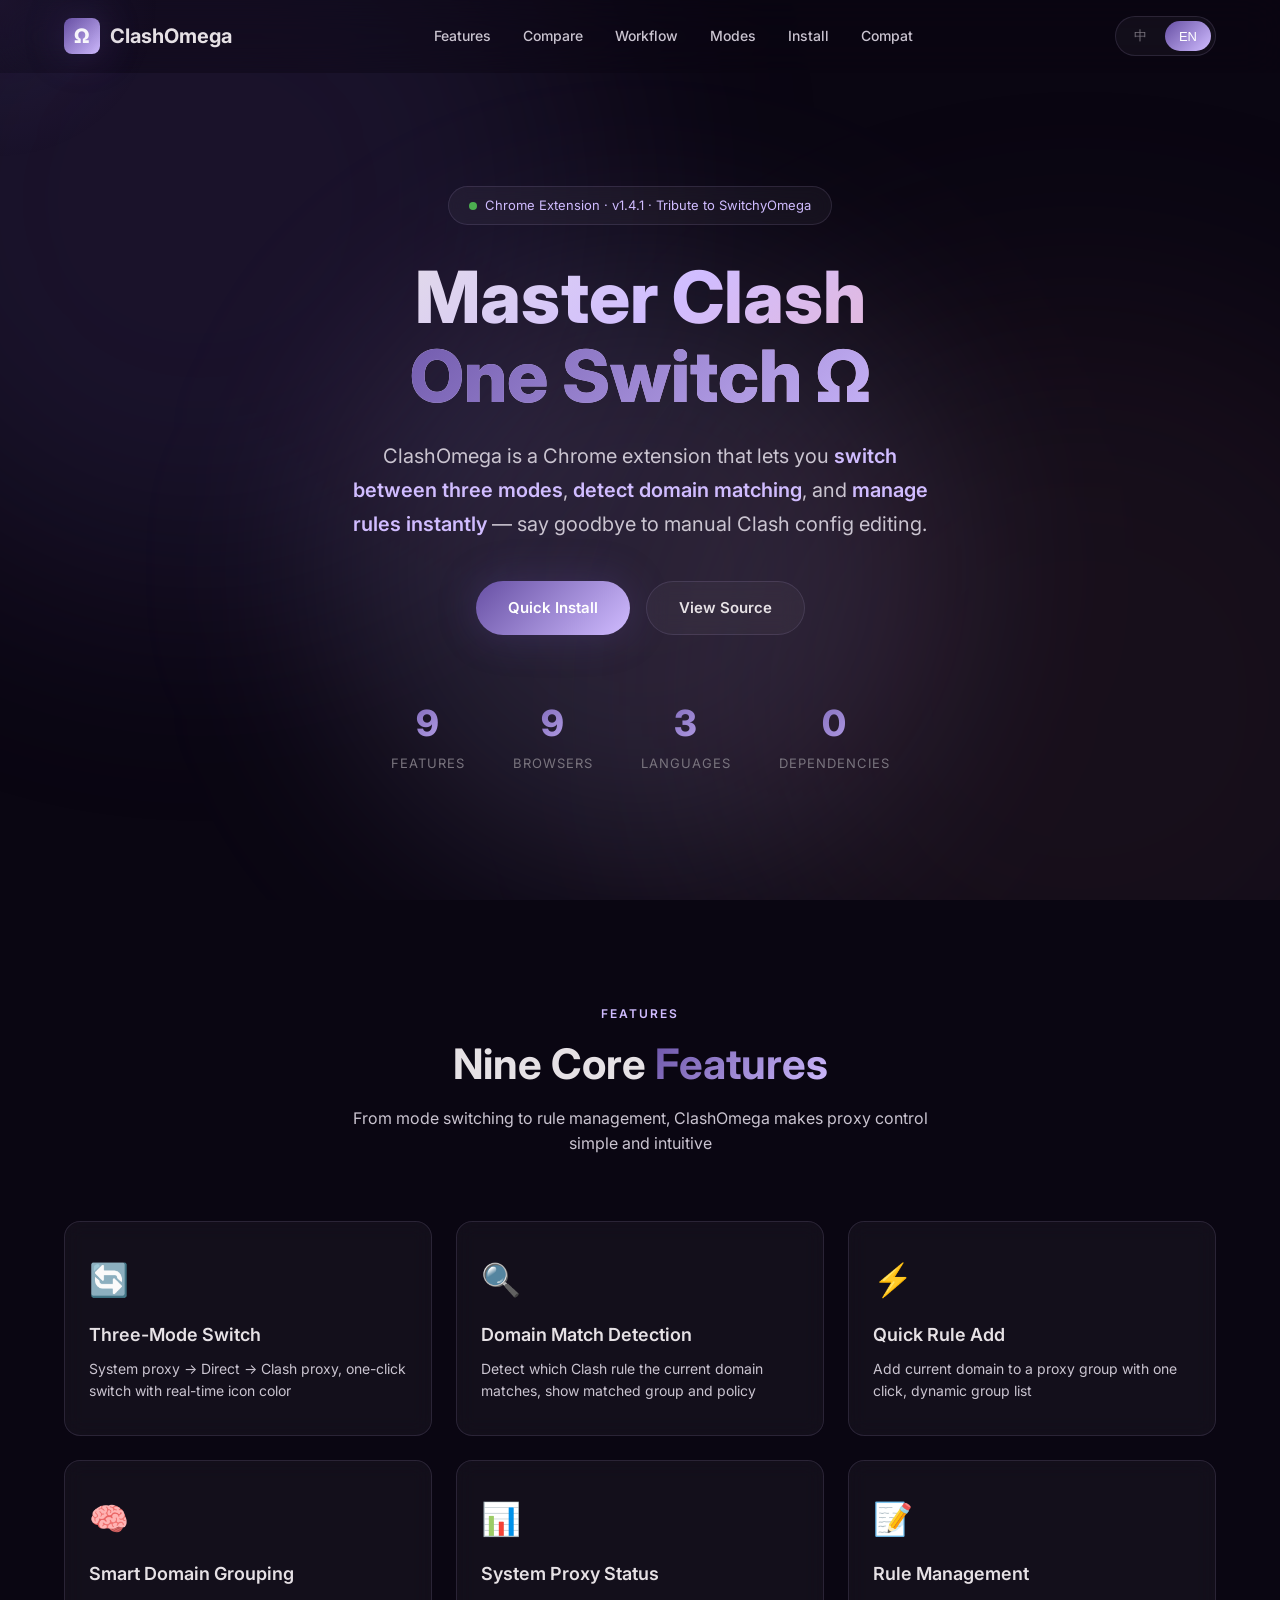
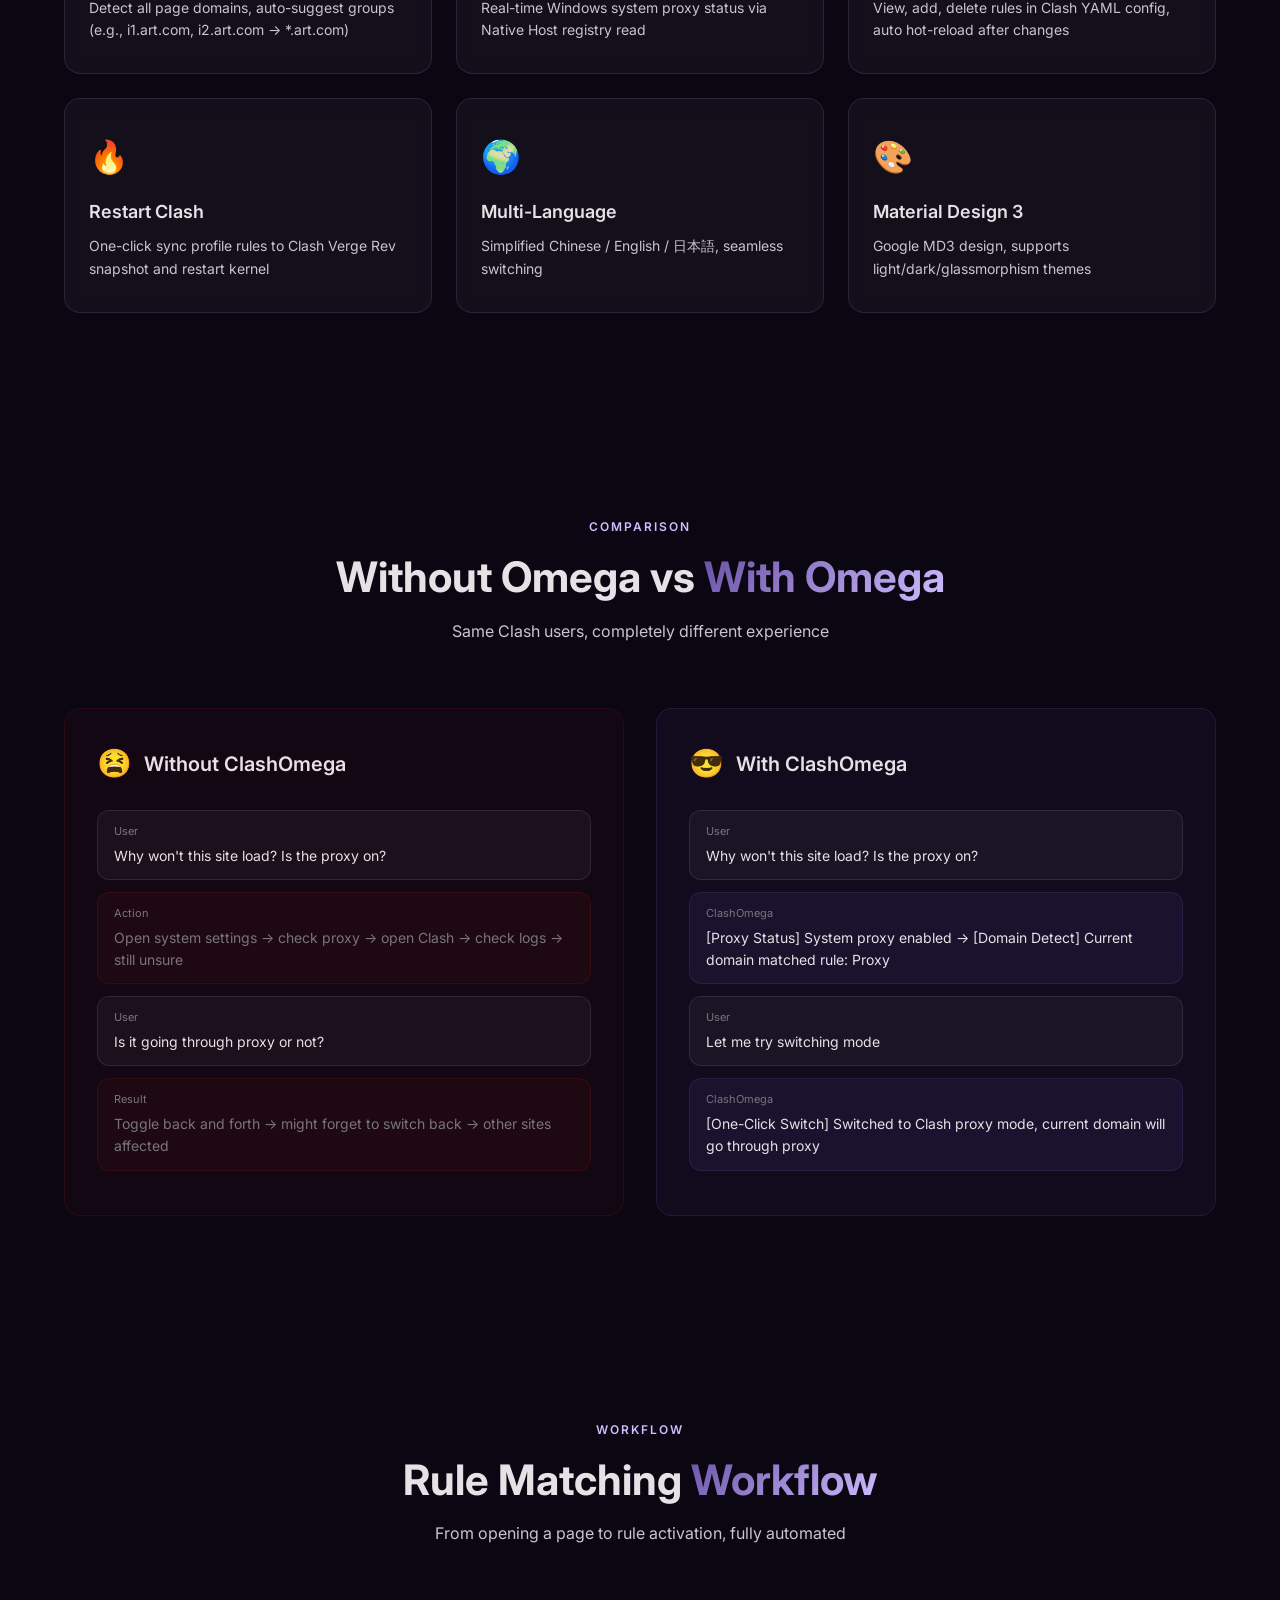
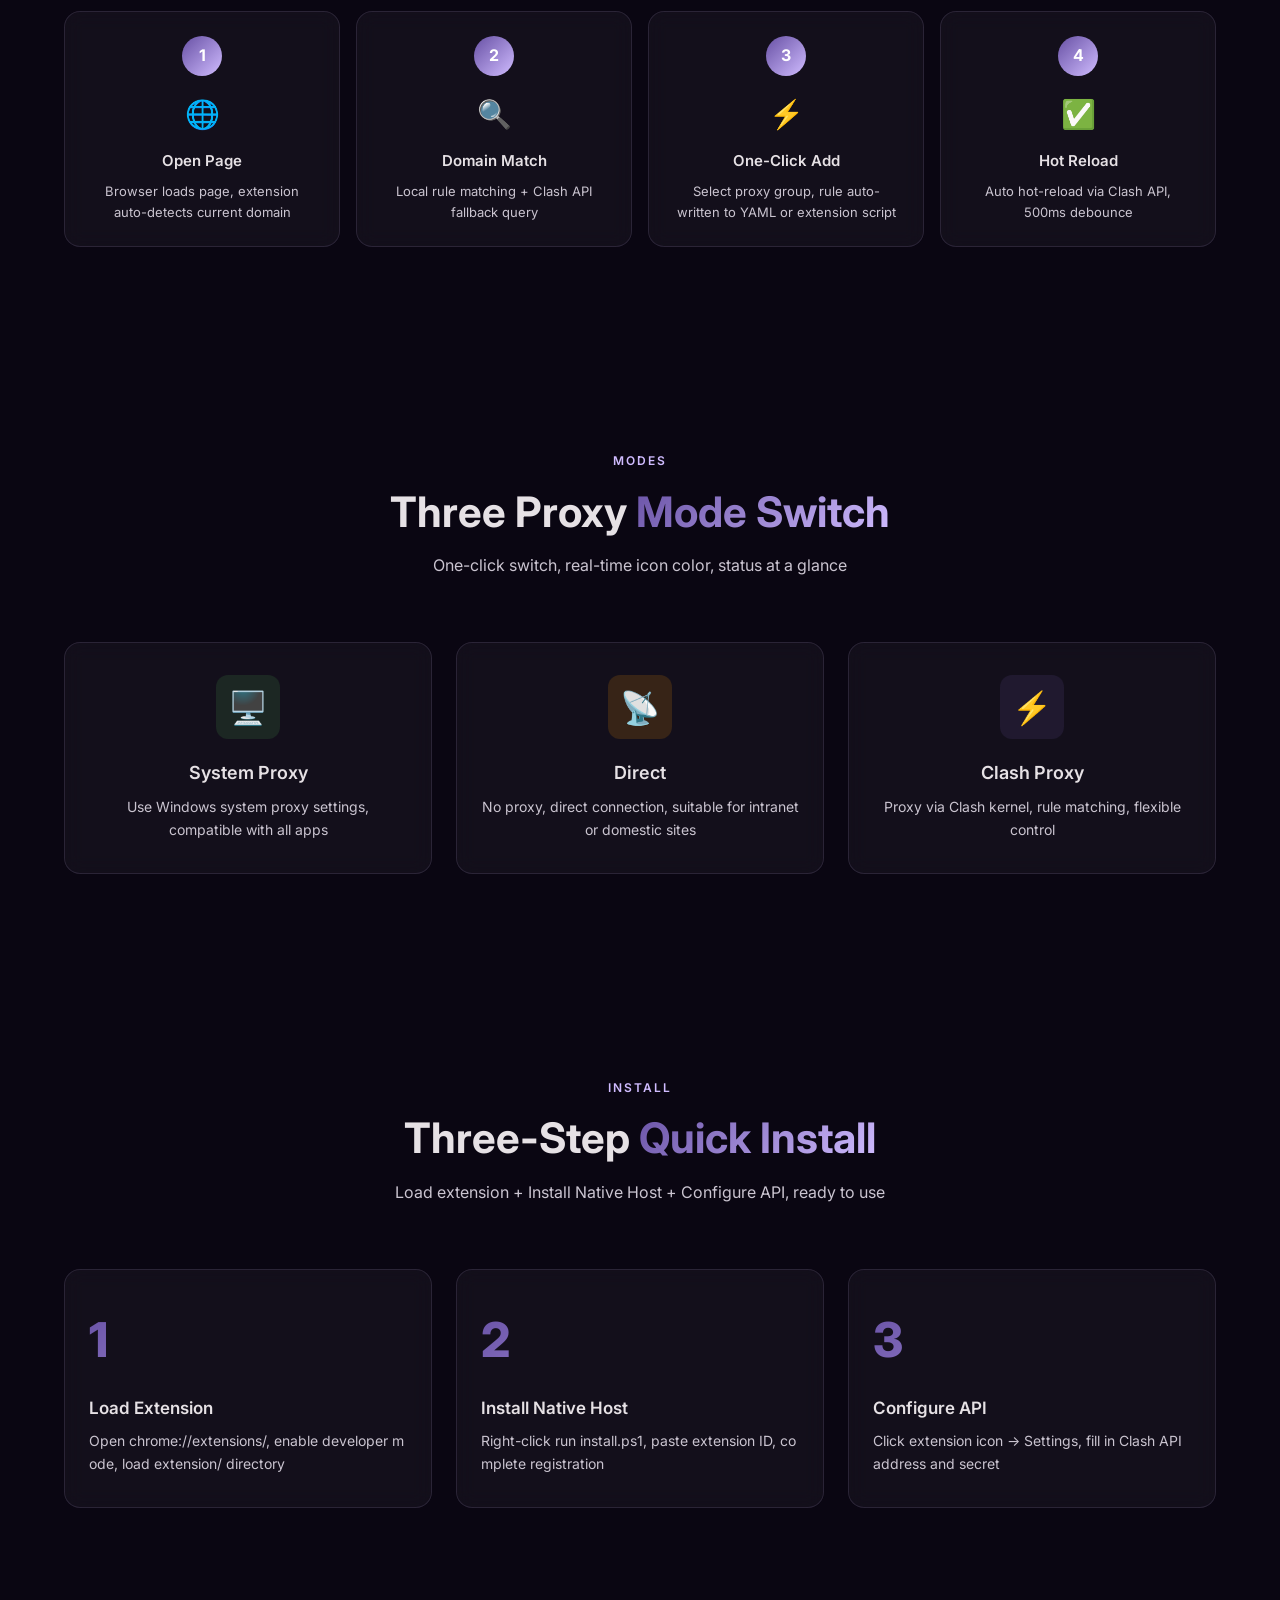
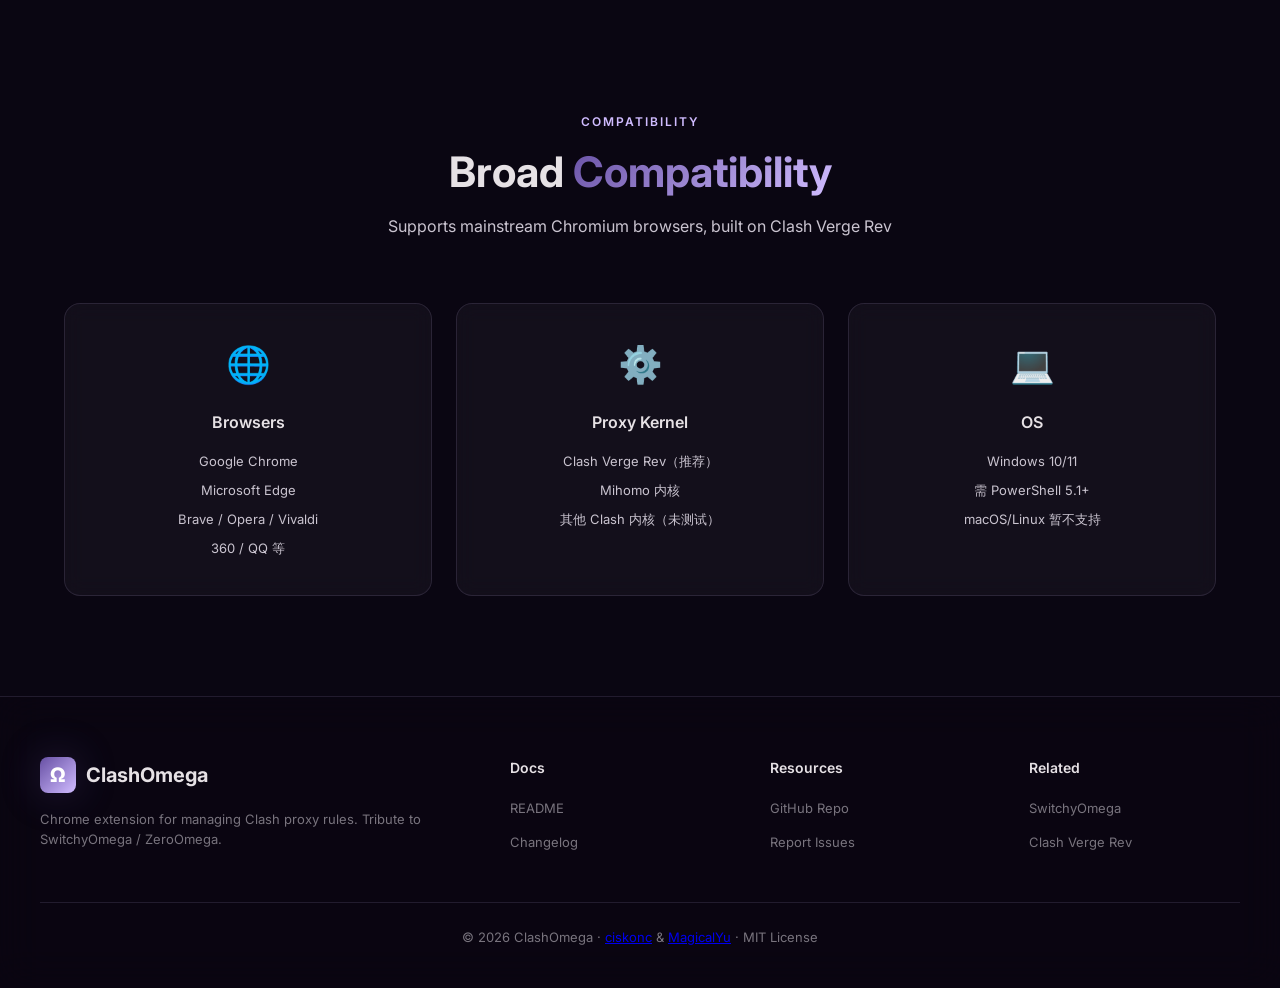
==== docs/index.html @ d5fcfc9a "feat: clash remote management module + mihomo crash safeguards (v1.4.1) Adds an independent "Clash R" ====
<!DOCTYPE html>
<html lang="zh-CN">
<head>
  <meta charset="UTF-8">
  <meta name="viewport" content="width=device-width, initial-scale=1.0">
  <title>ClashOmega — Clash 代理规则管理扩展 | 致敬 SwitchyOmega</title>
  <meta name="description" content="ClashOmega 是一款 Chrome 浏览器扩展，用于管理 Clash 代理规则。三模式切换、域名匹配检测、快捷规则管理，致敬 SwitchyOmega / ZeroOmega。">
  <meta name="keywords" content="ClashOmega, Clash, 代理, SwitchyOmega, ZeroOmega, Chrome扩展, 浏览器扩展, 规则管理, MD3">
  <meta name="author" content="ciskonc">
  <meta name="robots" content="index, follow">

  <!-- Canonical -->
  <link rel="canonical" href="https://magicalyuyu.github.io/ClashOmega/">

  <!-- Open Graph -->
  <meta property="og:type" content="website">
  <meta property="og:title" content="ClashOmega — Clash 代理规则管理扩展">
  <meta property="og:description" content="三模式切换、域名匹配检测、快捷规则管理，致敬 SwitchyOmega / ZeroOmega">
  <meta property="og:url" content="https://magicalyuyu.github.io/ClashOmega/">
  <meta property="og:image" content="https://magicalyuyu.github.io/ClashOmega/icon-512.png">
  <meta property="og:site_name" content="ClashOmega">

  <!-- Twitter Card -->
  <meta name="twitter:card" content="summary_large_image">
  <meta name="twitter:title" content="ClashOmega — Clash 代理规则管理扩展">
  <meta name="twitter:description" content="三模式切换、域名匹配检测、快捷规则管理，致敬 SwitchyOmega / ZeroOmega">
  <meta name="twitter:image" content="https://magicalyuyu.github.io/ClashOmega/icon-512.png">

  <!-- PWA -->
  <link rel="manifest" href="manifest.json">
  <meta name="theme-color" content="#6750A4">
  <meta name="apple-mobile-web-app-capable" content="yes">
  <meta name="apple-mobile-web-app-status-bar-style" content="black-translucent">
  <meta name="apple-mobile-web-app-title" content="ClashOmega">

  <!-- Performance -->
  <link rel="preconnect" href="https://fonts.googleapis.com">
  <link rel="preconnect" href="https://fonts.gstatic.com" crossorigin>
  <link rel="stylesheet" href="https://fonts.googleapis.com/css2?family=Inter:wght@300;400;500;600;700;800&family=JetBrains+Mono:wght@400;500&display=swap" media="print" onload="this.media='all'">

  <!-- JSON-LD -->
  <script type="application/ld+json">
  {
    "@context": "https://schema.org",
    "@type": "SoftwareApplication",
    "name": "ClashOmega",
    "description": "Chrome 浏览器扩展，用于管理 Clash 代理规则。三模式切换、域名匹配检测、快捷规则管理，致敬 SwitchyOmega / ZeroOmega。",
    "applicationCategory": "BrowserExtension",
    "operatingSystem": "Windows",
    "offers": {
      "@type": "Offer",
      "price": "0",
      "priceCurrency": "USD"
    },
    "author": {
      "@type": "Person",
      "name": "ciskonc"
    }
  }
  </script>

  <style>
    /* ============ CSS 变量 ============ */
    :root {
      --md-primary: #6750A4;
      --md-primary-light: #D0BCFF;
      --md-primary-dark: #4F378B;
      --md-primary-container: #EADDFF;
      --md-tertiary: #7D5260;
      --md-tertiary-light: #EFB8C8;
      --md-surface: #0A0612;
      --md-surface-2: #15101F;
      --md-surface-3: #1E1830;
      --md-on-surface: #E6E1E5;
      --md-on-surface-variant: #CAC4D0;
      --md-outline: #49454F;
      --md-outline-variant: #79747E;
      --md-error: #B3261E;
      --md-success: #4CAF50;
      --md-warning: #FF9800;

      --bg-base: #0A0612;
      --bg-elevated: rgba(103, 80, 164, 0.08);
      --bg-glass: rgba(255, 255, 255, 0.04);
      --bg-glass-hover: rgba(255, 255, 255, 0.08);
      --border-glass: rgba(208, 188, 255, 0.12);
      --border-glass-hover: rgba(208, 188, 255, 0.25);

      --text-primary: #E6E1E5;
      --text-secondary: #CAC4D0;
      --text-muted: #79747E;

      --accent-gradient: linear-gradient(135deg, #6750A4 0%, #D0BCFF 100%);
      --accent-gradient-2: linear-gradient(135deg, #7D5260 0%, #EFB8C8 100%);
      --aurora-1: rgba(103, 80, 164, 0.35);
      --aurora-2: rgba(125, 82, 96, 0.25);
      --aurora-3: rgba(208, 188, 255, 0.15);

      --shadow-sm: 0 2px 8px rgba(0, 0, 0, 0.3);
      --shadow-md: 0 4px 16px rgba(0, 0, 0, 0.4);
      --shadow-lg: 0 8px 32px rgba(103, 80, 164, 0.15);
      --shadow-glow: 0 0 40px rgba(103, 80, 164, 0.3);

      --radius-sm: 8px;
      --radius-md: 12px;
      --radius-lg: 16px;
      --radius-xl: 24px;
      --radius-full: 9999px;

      --font-sans: 'Inter', -apple-system, BlinkMacSystemFont, 'Segoe UI', sans-serif;
      --font-mono: 'JetBrains Mono', 'Fira Code', monospace;

      --max-width: 1200px;
      --transition: 0.3s cubic-bezier(0.4, 0, 0.2, 1);
    }

    /* ============ 基础重置 ============ */
    *, *::before, *::after {
      margin: 0;
      padding: 0;
      box-sizing: border-box;
    }

    html {
      scroll-behavior: smooth;
      scroll-padding-top: 80px;
    }

    body {
      font-family: var(--font-sans);
      background: var(--bg-base);
      color: var(--text-primary);
      line-height: 1.6;
      overflow-x: hidden;
      min-height: 100vh;
    }

    /* ============ Skip to Content ============ */
    .skip-to-content {
      position: absolute;
      top: -100px;
      left: 0;
      background: var(--md-primary);
      color: #fff;
      padding: 12px 24px;
      border-radius: 0 0 var(--radius-md) 0;
      z-index: 10000;
      transition: top var(--transition);
    }
    .skip-to-content:focus { top: 0; }

    /* ============ Aurora 背景 ============ */
    .aurora-bg {
      position: fixed;
      inset: 0;
      z-index: -1;
      overflow: hidden;
      pointer-events: none;
    }
    .aurora-bg::before,
    .aurora-bg::after {
      content: '';
      position: absolute;
      width: 800px;
      height: 800px;
      border-radius: 50%;
      filter: blur(120px);
      opacity: 0.5;
      animation: aurora-float 20s ease-in-out infinite;
    }
    .aurora-bg::before {
      background: var(--aurora-1);
      top: -200px;
      left: -200px;
    }
    .aurora-bg::after {
      background: var(--aurora-2);
      bottom: -200px;
      right: -200px;
      animation-delay: -10s;
    }
    .aurora-bg .aurora-3 {
      position: absolute;
      width: 600px;
      height: 600px;
      border-radius: 50%;
      background: var(--aurora-3);
      filter: blur(100px);
      top: 30%;
      left: 50%;
      transform: translateX(-50%);
      animation: aurora-float 25s ease-in-out infinite reverse;
    }
    @keyframes aurora-float {
      0%, 100% { transform: translate(0, 0) scale(1); }
      33% { transform: translate(100px, -50px) scale(1.1); }
      66% { transform: translate(-50px, 100px) scale(0.9); }
    }

    /* ============ 鼠标光晕 ============ */
    .cursor-glow {
      position: fixed;
      width: 320px;
      height: 320px;
      border-radius: 50%;
      background: radial-gradient(circle, rgba(103, 80, 164, 0.12) 0%, transparent 70%);
      pointer-events: none;
      z-index: 9999;
      transform: translate(-50%, -50%);
      transition: opacity 0.3s;
      opacity: 0;
    }
    @media (hover: hover) {
      .cursor-glow { opacity: 1; }
    }

    /* ============ 导航栏 ============ */
    nav {
      position: fixed;
      top: 0;
      left: 0;
      right: 0;
      z-index: 1000;
      padding: 16px 0;
      transition: all var(--transition);
      background: rgba(10, 6, 18, 0.4);
      backdrop-filter: blur(20px);
      -webkit-backdrop-filter: blur(20px);
      border-bottom: 1px solid transparent;
    }
    nav.scrolled {
      background: rgba(10, 6, 18, 0.8);
      border-bottom-color: var(--border-glass);
      padding: 10px 0;
    }
    .nav-container {
      max-width: var(--max-width);
      margin: 0 auto;
      padding: 0 24px;
      display: flex;
      align-items: center;
      justify-content: space-between;
    }
    .nav-logo {
      display: flex;
      align-items: center;
      gap: 10px;
      font-size: 20px;
      font-weight: 700;
      color: var(--text-primary);
      text-decoration: none;
    }
    .nav-logo-icon {
      width: 36px;
      height: 36px;
      border-radius: var(--radius-sm);
      background: var(--accent-gradient);
      display: flex;
      align-items: center;
      justify-content: center;
      font-size: 20px;
      font-weight: 800;
      color: #fff;
      box-shadow: var(--shadow-glow);
    }
    .nav-links {
      display: flex;
      gap: 32px;
      align-items: center;
    }
    .nav-links a {
      color: var(--text-secondary);
      text-decoration: none;
      font-size: 14px;
      font-weight: 500;
      transition: color var(--transition);
    }
    .nav-links a:hover { color: var(--md-primary-light); }

    .nav-actions {
      display: flex;
      align-items: center;
      gap: 16px;
    }
    .lang-switch {
      display: flex;
      gap: 4px;
      background: var(--bg-glass);
      border: 1px solid var(--border-glass);
      border-radius: var(--radius-full);
      padding: 4px;
    }
    .lang-btn {
      padding: 6px 14px;
      border: none;
      background: transparent;
      color: var(--text-muted);
      font-size: 13px;
      font-weight: 500;
      border-radius: var(--radius-full);
      cursor: pointer;
      transition: all var(--transition);
    }
    .lang-btn.active {
      background: var(--accent-gradient);
      color: #fff;
    }
    .nav-toggle {
      display: none;
      background: none;
      border: none;
      color: var(--text-primary);
      font-size: 24px;
      cursor: pointer;
    }

    /* ============ Hero ============ */
    .hero {
      min-height: 100vh;
      display: flex;
      align-items: center;
      justify-content: center;
      text-align: center;
      padding: 120px 24px 60px;
      position: relative;
    }
    .hero-content {
      max-width: 800px;
    }
    .hero-badge {
      display: inline-flex;
      align-items: center;
      gap: 8px;
      padding: 8px 20px;
      background: var(--bg-glass);
      border: 1px solid var(--border-glass);
      border-radius: var(--radius-full);
      font-size: 13px;
      color: var(--md-primary-light);
      margin-bottom: 32px;
      backdrop-filter: blur(10px);
    }
    .hero-badge .dot {
      width: 8px;
      height: 8px;
      border-radius: 50%;
      background: var(--md-success);
      animation: pulse 2s infinite;
    }
    @keyframes pulse {
      0%, 100% { opacity: 1; transform: scale(1); }
      50% { opacity: 0.6; transform: scale(1.2); }
    }
    .hero-title {
      font-size: clamp(40px, 6vw, 72px);
      font-weight: 800;
      line-height: 1.1;
      margin-bottom: 24px;
      background: linear-gradient(135deg, #E6E1E5 0%, #D0BCFF 50%, #EFB8C8 100%);
      -webkit-background-clip: text;
      -webkit-text-fill-color: transparent;
      background-clip: text;
    }
    .hero-title .accent {
      display: block;
      background: var(--accent-gradient);
      -webkit-background-clip: text;
      -webkit-text-fill-color: transparent;
      background-clip: text;
    }
    .hero-subtitle {
      font-size: clamp(16px, 2vw, 20px);
      color: var(--text-secondary);
      max-width: 600px;
      margin: 0 auto 40px;
      line-height: 1.7;
    }
    .hero-subtitle strong {
      color: var(--md-primary-light);
      font-weight: 600;
    }
    .hero-cta {
      display: flex;
      gap: 16px;
      justify-content: center;
      flex-wrap: wrap;
      margin-bottom: 60px;
    }
    .btn {
      display: inline-flex;
      align-items: center;
      gap: 8px;
      padding: 14px 32px;
      border-radius: var(--radius-full);
      font-size: 15px;
      font-weight: 600;
      text-decoration: none;
      transition: all var(--transition);
      cursor: pointer;
      border: none;
    }
    .btn-primary {
      background: var(--accent-gradient);
      color: #fff;
      box-shadow: var(--shadow-glow);
    }
    .btn-primary:hover {
      transform: translateY(-2px);
      box-shadow: 0 0 60px rgba(103, 80, 164, 0.5);
    }
    .btn-secondary {
      background: var(--bg-glass);
      color: var(--text-primary);
      border: 1px solid var(--border-glass);
      backdrop-filter: blur(10px);
    }
    .btn-secondary:hover {
      background: var(--bg-glass-hover);
      border-color: var(--border-glass-hover);
    }
    .hero-stats {
      display: flex;
      gap: 48px;
      justify-content: center;
      flex-wrap: wrap;
    }
    .stat-item {
      text-align: center;
    }
    .stat-number {
      font-size: 36px;
      font-weight: 800;
      background: var(--accent-gradient);
      -webkit-background-clip: text;
      -webkit-text-fill-color: transparent;
      background-clip: text;
    }
    .stat-label {
      font-size: 13px;
      color: var(--text-muted);
      text-transform: uppercase;
      letter-spacing: 1px;
    }

    /* ============ Section 通用 ============ */
    .section {
      padding: 100px 24px;
      max-width: var(--max-width);
      margin: 0 auto;
    }
    .section-header {
      text-align: center;
      margin-bottom: 64px;
    }
    .section-tag {
      display: inline-block;
      font-size: 12px;
      font-weight: 600;
      letter-spacing: 2px;
      text-transform: uppercase;
      color: var(--md-primary-light);
      margin-bottom: 16px;
    }
    .section-title {
      font-size: clamp(28px, 4vw, 42px);
      font-weight: 700;
      margin-bottom: 16px;
      line-height: 1.2;
    }
    .section-title .accent {
      background: var(--accent-gradient);
      -webkit-background-clip: text;
      -webkit-text-fill-color: transparent;
      background-clip: text;
    }
    .section-desc {
      font-size: 16px;
      color: var(--text-secondary);
      max-width: 600px;
      margin: 0 auto;
    }

    /* ============ 功能卡片 ============ */
    .features-grid {
      display: grid;
      grid-template-columns: repeat(auto-fill, minmax(280px, 1fr));
      gap: 24px;
    }
    .feature-card {
      background: var(--bg-glass);
      border: 1px solid var(--border-glass);
      border-radius: var(--radius-lg);
      padding: 32px 24px;
      backdrop-filter: blur(10px);
      transition: all var(--transition);
      position: relative;
      overflow: hidden;
    }
    .feature-card::before {
      content: '';
      position: absolute;
      top: 0;
      left: 0;
      right: 0;
      height: 2px;
      background: var(--accent-gradient);
      opacity: 0;
      transition: opacity var(--transition);
    }
    .feature-card:hover {
      transform: translateY(-4px);
      border-color: var(--border-glass-hover);
      background: var(--bg-glass-hover);
      box-shadow: var(--shadow-lg);
    }
    .feature-card:hover::before { opacity: 1; }
    .feature-icon {
      font-size: 32px;
      margin-bottom: 16px;
      display: inline-block;
    }
    .feature-title {
      font-size: 18px;
      font-weight: 600;
      margin-bottom: 8px;
    }
    .feature-desc {
      font-size: 14px;
      color: var(--text-secondary);
      line-height: 1.6;
    }

    /* ============ 对比 ============ */
    .compare-grid {
      display: grid;
      grid-template-columns: 1fr 1fr;
      gap: 32px;
    }
    .compare-col {
      border-radius: var(--radius-lg);
      padding: 32px;
      border: 1px solid var(--border-glass);
    }
    .compare-col.before {
      background: rgba(179, 38, 30, 0.05);
      border-color: rgba(179, 38, 30, 0.15);
    }
    .compare-col.after {
      background: rgba(103, 80, 164, 0.08);
      border-color: rgba(103, 80, 164, 0.2);
    }
    .compare-header {
      display: flex;
      align-items: center;
      gap: 12px;
      margin-bottom: 24px;
    }
    .compare-emoji { font-size: 28px; }
    .compare-title {
      font-size: 20px;
      font-weight: 600;
    }
    .chat-bubble {
      padding: 12px 16px;
      border-radius: var(--radius-md);
      margin-bottom: 12px;
      font-size: 14px;
      animation: fadeInUp 0.5s ease forwards;
      opacity: 0;
    }
    .chat-bubble.user {
      background: var(--bg-glass);
      border: 1px solid var(--border-glass);
    }
    .chat-bubble.bot-cold {
      background: rgba(179, 38, 30, 0.08);
      border: 1px solid rgba(179, 38, 30, 0.15);
      color: var(--text-muted);
    }
    .chat-bubble.bot-warm {
      background: rgba(103, 80, 164, 0.12);
      border: 1px solid rgba(103, 80, 164, 0.2);
    }
    .chat-meta {
      font-size: 11px;
      color: var(--text-muted);
      margin-bottom: 4px;
    }
    @keyframes fadeInUp {
      from { opacity: 0; transform: translateY(10px); }
      to { opacity: 1; transform: translateY(0); }
    }

    /* ============ 流程 ============ */
    .flow-container {
      display: grid;
      grid-template-columns: repeat(4, 1fr);
      gap: 16px;
    }
    .flow-step {
      background: var(--bg-glass);
      border: 1px solid var(--border-glass);
      border-radius: var(--radius-lg);
      padding: 24px;
      text-align: center;
      position: relative;
      backdrop-filter: blur(10px);
    }
    .flow-number {
      width: 40px;
      height: 40px;
      border-radius: 50%;
      background: var(--accent-gradient);
      color: #fff;
      font-size: 16px;
      font-weight: 700;
      display: flex;
      align-items: center;
      justify-content: center;
      margin: 0 auto 16px;
    }
    .flow-icon { font-size: 28px; margin-bottom: 12px; }
    .flow-title {
      font-size: 15px;
      font-weight: 600;
      margin-bottom: 8px;
    }
    .flow-desc {
      font-size: 13px;
      color: var(--text-secondary);
    }

    /* ============ 模式切换 ============ */
    .modes-grid {
      display: grid;
      grid-template-columns: repeat(3, 1fr);
      gap: 24px;
    }
    .mode-card {
      background: var(--bg-glass);
      border: 1px solid var(--border-glass);
      border-radius: var(--radius-lg);
      padding: 32px 24px;
      text-align: center;
      backdrop-filter: blur(10px);
      transition: all var(--transition);
    }
    .mode-card:hover {
      border-color: var(--border-glass-hover);
      transform: translateY(-4px);
    }
    .mode-icon {
      width: 64px;
      height: 64px;
      border-radius: var(--radius-md);
      display: flex;
      align-items: center;
      justify-content: center;
      font-size: 32px;
      margin: 0 auto 20px;
    }
    .mode-icon.system { background: rgba(76, 175, 80, 0.15); }
    .mode-icon.direct { background: rgba(255, 152, 0, 0.15); }
    .mode-icon.clash { background: rgba(103, 80, 164, 0.15); }
    .mode-title {
      font-size: 18px;
      font-weight: 600;
      margin-bottom: 8px;
    }
    .mode-desc {
      font-size: 14px;
      color: var(--text-secondary);
    }

    /* ============ 安装 ============ */
    .install-grid {
      display: grid;
      grid-template-columns: repeat(3, 1fr);
      gap: 24px;
    }
    .install-step {
      background: var(--bg-glass);
      border: 1px solid var(--border-glass);
      border-radius: var(--radius-lg);
      padding: 32px 24px;
      backdrop-filter: blur(10px);
    }
    .install-number {
      font-size: 48px;
      font-weight: 800;
      background: var(--accent-gradient);
      -webkit-background-clip: text;
      -webkit-text-fill-color: transparent;
      background-clip: text;
      margin-bottom: 16px;
    }
    .install-title {
      font-size: 17px;
      font-weight: 600;
      margin-bottom: 8px;
    }
    .install-desc {
      font-size: 14px;
      color: var(--text-secondary);
      word-break: break-all;
    }
    .install-code {
      margin-top: 12px;
      padding: 12px 16px;
      background: var(--md-surface-2);
      border-radius: var(--radius-sm);
      font-family: var(--font-mono);
      font-size: 12px;
      color: var(--md-primary-light);
      overflow-x: auto;
    }

    /* ============ 兼容性 ============ */
    .compat-grid {
      display: grid;
      grid-template-columns: repeat(3, 1fr);
      gap: 24px;
    }
    .compat-card {
      background: var(--bg-glass);
      border: 1px solid var(--border-glass);
      border-radius: var(--radius-lg);
      padding: 32px 24px;
      text-align: center;
      backdrop-filter: blur(10px);
    }
    .compat-icon { font-size: 36px; margin-bottom: 16px; }
    .compat-title {
      font-size: 16px;
      font-weight: 600;
      margin-bottom: 12px;
    }
    .compat-list {
      list-style: none;
      font-size: 13px;
      color: var(--text-secondary);
    }
    .compat-list li {
      padding: 4px 0;
    }

    /* ============ Footer ============ */
    footer {
      padding: 60px 24px 40px;
      border-top: 1px solid var(--border-glass);
      background: rgba(10, 6, 18, 0.6);
      backdrop-filter: blur(20px);
    }
    .footer-container {
      max-width: var(--max-width);
      margin: 0 auto;
      display: grid;
      grid-template-columns: 2fr 1fr 1fr 1fr;
      gap: 48px;
      margin-bottom: 40px;
    }
    .footer-brand .nav-logo { margin-bottom: 16px; }
    .footer-desc {
      font-size: 13px;
      color: var(--text-muted);
      line-height: 1.6;
    }
    .footer-col h4 {
      font-size: 14px;
      font-weight: 600;
      margin-bottom: 16px;
      color: var(--text-primary);
    }
    .footer-col ul {
      list-style: none;
    }
    .footer-col li {
      margin-bottom: 8px;
    }
    .footer-col a {
      font-size: 13px;
      color: var(--text-muted);
      text-decoration: none;
      transition: color var(--transition);
    }
    .footer-col a:hover { color: var(--md-primary-light); }
    .footer-bottom {
      max-width: var(--max-width);
      margin: 0 auto;
      padding-top: 24px;
      border-top: 1px solid var(--border-glass);
      text-align: center;
      font-size: 13px;
      color: var(--text-muted);
    }

    /* ============ 滚动入场 ============ */
    .reveal {
      opacity: 0;
      transform: translateY(40px) scale(0.96);
      transition: opacity 0.8s ease, transform 0.8s ease;
    }
    .reveal.visible {
      opacity: 1;
      transform: translateY(0) scale(1);
    }

    /* ============ 响应式 ============ */
    @media (max-width: 768px) {
      .nav-links { display: none; }
      .nav-toggle { display: block; }
      .nav-links.open {
        display: flex;
        position: absolute;
        top: 100%;
        left: 0;
        right: 0;
        flex-direction: column;
        background: rgba(10, 6, 18, 0.95);
        padding: 24px;
        gap: 16px;
        border-bottom: 1px solid var(--border-glass);
      }
      .compare-grid { grid-template-columns: 1fr; }
      .flow-container { grid-template-columns: 1fr 1fr; }
      .modes-grid { grid-template-columns: 1fr; }
      .install-grid { grid-template-columns: 1fr; }
      .compat-grid { grid-template-columns: 1fr; }
      .footer-container { grid-template-columns: 1fr; gap: 32px; }
      .hero-stats { gap: 24px; }
    }
  </style>
</head>
<body>
  <a href="#main-content" class="skip-to-content">Skip to content</a>
  <div class="aurora-bg" aria-hidden="true">
    <div class="aurora-3"></div>
  </div>
  <div class="cursor-glow" aria-hidden="true"></div>

  <!-- 导航 -->
  <nav>
    <div class="nav-container">
      <a href="#" class="nav-logo">
        <div class="nav-logo-icon">Ω</div>
        <span>ClashOmega</span>
      </a>
      <div class="nav-links" id="navLinks">
        <a href="#features" data-i18n="nav_features">功能</a>
        <a href="#compare" data-i18n="nav_compare">对比</a>
        <a href="#flow" data-i18n="nav_flow">流程</a>
        <a href="#modes" data-i18n="nav_modes">模式</a>
        <a href="#install" data-i18n="nav_install">安装</a>
        <a href="#compat" data-i18n="nav_compat">兼容</a>
      </div>
      <div class="nav-actions">
        <div class="lang-switch">
          <button class="lang-btn active" data-lang="zh">中</button>
          <button class="lang-btn" data-lang="en">EN</button>
        </div>
        <button class="nav-toggle" id="navToggle" aria-label="Menu">☰</button>
      </div>
    </div>
  </nav>

  <!-- Hero -->
  <section class="hero" id="main-content">
    <div class="hero-content">
      <div class="hero-badge">
        <span class="dot"></span>
        <span data-i18n="hero_badge">Chrome 扩展 · v1.4.1 · 致敬 SwitchyOmega</span>
      </div>
      <h1 class="hero-title">
        <span data-i18n="hero_title_1">掌控 Clash</span>
        <span class="accent" data-i18n="hero_title_2">一键切换 Ω</span>
      </h1>
      <p class="hero-subtitle" data-i18n="hero_subtitle">
        ClashOmega 是一款 Chrome 浏览器扩展，让你<strong>三模式切换</strong>、<strong>域名匹配检测</strong>、<strong>快捷规则管理</strong>，告别繁琐的 Clash 配置文件手动编辑。
      </p>
      <div class="hero-cta">
        <a href="#install" class="btn btn-primary" data-i18n="hero_cta_install">立即安装</a>
        <a href="https://github.com/ciskonc/ClashOmega" target="_blank" rel="noopener" class="btn btn-secondary" data-i18n="hero_cta_source">查看源码</a>
      </div>
      <div class="hero-stats">
        <div class="stat-item">
          <div class="stat-number" data-target="9">0</div>
          <div class="stat-label" data-i18n="stat_features">功能特性</div>
        </div>
        <div class="stat-item">
          <div class="stat-number" data-target="9">0</div>
          <div class="stat-label" data-i18n="stat_browsers">浏览器</div>
        </div>
        <div class="stat-item">
          <div class="stat-number" data-target="3">0</div>
          <div class="stat-label" data-i18n="stat_languages">语言</div>
        </div>
        <div class="stat-item">
          <div class="stat-number" data-target="0">0</div>
          <div class="stat-label" data-i18n="stat_deps">依赖</div>
        </div>
      </div>
    </div>
  </section>

  <!-- 功能 -->
  <section class="section" id="features">
    <div class="section-header reveal">
      <span class="section-tag">FEATURES</span>
      <h2 class="section-title" data-i18n="features_title">九大核心<span class="accent">功能亮点</span></h2>
      <p class="section-desc" data-i18n="features_desc">从模式切换到规则管理，ClashOmega 让代理控制变得简单直观</p>
    </div>
    <div class="features-grid">
      <div class="feature-card reveal">
        <div class="feature-icon">🔄</div>
        <h3 class="feature-title" data-i18n="f1_title">三模式切换</h3>
        <p class="feature-desc" data-i18n="f1_desc">系统代理 → 直连 → Clash 代理，一键切换，图标颜色实时变化</p>
      </div>
      <div class="feature-card reveal">
        <div class="feature-icon">🔍</div>
        <h3 class="feature-title" data-i18n="f2_title">域名匹配检测</h3>
        <p class="feature-desc" data-i18n="f2_desc">检测当前域名匹配的 Clash 规则，显示匹配的分组和策略</p>
      </div>
      <div class="feature-card reveal">
        <div class="feature-icon">⚡</div>
        <h3 class="feature-title" data-i18n="f3_title">快捷添加规则</h3>
        <p class="feature-desc" data-i18n="f3_desc">将当前域名一键添加到代理组，动态获取 Clash 代理组列表</p>
      </div>
      <div class="feature-card reveal">
        <div class="feature-icon">🧠</div>
        <h3 class="feature-title" data-i18n="f4_title">智能域名分组</h3>
        <p class="feature-desc" data-i18n="f4_desc">检测页面所有域名，自动分组建议（如 i1.art.com, i2.art.com → *.art.com）</p>
      </div>
      <div class="feature-card reveal">
        <div class="feature-icon">📊</div>
        <h3 class="feature-title" data-i18n="f5_title">系统代理状态</h3>
        <p class="feature-desc" data-i18n="f5_desc">实时显示 Windows 系统代理状态，通过 Native Host 读取注册表</p>
      </div>
      <div class="feature-card reveal">
        <div class="feature-icon">📝</div>
        <h3 class="feature-title" data-i18n="f6_title">规则管理</h3>
        <p class="feature-desc" data-i18n="f6_desc">查看、添加、删除 Clash YAML 配置文件中的规则，增删后自动热重载</p>
      </div>
      <div class="feature-card reveal">
        <div class="feature-icon">🔥</div>
        <h3 class="feature-title" data-i18n="f7_title">重启 Clash</h3>
        <p class="feature-desc" data-i18n="f7_desc">一键将 profile 规则同步到 Clash Verge Rev 快照文件并重启内核</p>
      </div>
      <div class="feature-card reveal">
        <div class="feature-icon">🌍</div>
        <h3 class="feature-title" data-i18n="f8_title">多语言</h3>
        <p class="feature-desc" data-i18n="f8_desc">简体中文 / English / 日本語，三语言无缝切换</p>
      </div>
      <div class="feature-card reveal">
        <div class="feature-icon">🎨</div>
        <h3 class="feature-title" data-i18n="f9_title">Material Design 3</h3>
        <p class="feature-desc" data-i18n="f9_desc">Google MD3 设计风格，支持亮色/暗色/玻璃拟态多主题</p>
      </div>
    </div>
  </section>

  <!-- 对比 -->
  <section class="section" id="compare">
    <div class="section-header reveal">
      <span class="section-tag">COMPARISON</span>
      <h2 class="section-title" data-i18n="compare_title">没有 Omega vs <span class="accent">有了 Omega</span></h2>
      <p class="section-desc" data-i18n="compare_desc">同样是 Clash 用户，体验完全不同</p>
    </div>
    <div class="compare-grid">
      <div class="compare-col before reveal">
        <div class="compare-header">
          <span class="compare-emoji">😫</span>
          <h3 class="compare-title" data-i18n="compare_before_title">没有 ClashOmega</h3>
        </div>
        <div class="chat-bubble user">
          <div class="chat-meta" data-i18n="compare_b1_meta">用户</div>
          <span data-i18n="compare_b1_text">这个网站怎么打不开？是不是代理没开？</span>
        </div>
        <div class="chat-bubble bot-cold">
          <div class="chat-meta" data-i18n="compare_b2_meta">操作</div>
          <span data-i18n="compare_b2_text">打开系统设置 → 检查代理 → 打开 Clash → 翻日志 → 还是不确定</span>
        </div>
        <div class="chat-bubble user">
          <div class="chat-meta" data-i18n="compare_b3_meta">用户</div>
          <span data-i18n="compare_b3_text">到底走没走代理啊？</span>
        </div>
        <div class="chat-bubble bot-cold">
          <div class="chat-meta" data-i18n="compare_b4_meta">结果</div>
          <span data-i18n="compare_b4_text">来回切换试 → 可能忘了切回来 → 其他网站也受影响</span>
        </div>
      </div>
      <div class="compare-col after reveal">
        <div class="compare-header">
          <span class="compare-emoji">😎</span>
          <h3 class="compare-title" data-i18n="compare_after_title">有了 ClashOmega</h3>
        </div>
        <div class="chat-bubble user">
          <div class="chat-meta" data-i18n="compare_a1_meta">用户</div>
          <span data-i18n="compare_a1_text">这个网站怎么打不开？是不是代理没开？</span>
        </div>
        <div class="chat-bubble bot-warm">
          <div class="chat-meta" data-i18n="compare_a2_meta">ClashOmega</div>
          <span data-i18n="compare_a2_text">[代理状态] 系统代理已开启 → [域名检测] 当前域名匹配规则：Proxy</span>
        </div>
        <div class="chat-bubble user">
          <div class="chat-meta" data-i18n="compare_a3_meta">用户</div>
          <span data-i18n="compare_a3_text">那换个模式试试</span>
        </div>
        <div class="chat-bubble bot-warm">
          <div class="chat-meta" data-i18n="compare_a4_meta">ClashOmega</div>
          <span data-i18n="compare_a4_text">[一键切换] 已切换到 Clash 代理模式，当前域名将通过代理访问</span>
        </div>
      </div>
    </div>
  </section>

  <!-- 流程 -->
  <section class="section" id="flow">
    <div class="section-header reveal">
      <span class="section-tag">WORKFLOW</span>
      <h2 class="section-title" data-i18n="flow_title">规则匹配<span class="accent">处理流程</span></h2>
      <p class="section-desc" data-i18n="flow_desc">从打开网页到规则生效，全程自动化</p>
    </div>
    <div class="flow-container">
      <div class="flow-step reveal">
        <div class="flow-number">1</div>
        <div class="flow-icon">🌐</div>
        <h3 class="flow-title" data-i18n="flow_1_title">打开网页</h3>
        <p class="flow-desc" data-i18n="flow_1_desc">浏览器加载页面，扩展自动检测当前域名</p>
      </div>
      <div class="flow-step reveal">
        <div class="flow-number">2</div>
        <div class="flow-icon">🔍</div>
        <h3 class="flow-title" data-i18n="flow_2_title">域名匹配</h3>
        <p class="flow-desc" data-i18n="flow_2_desc">本地规则匹配 + Clash API 回退查询</p>
      </div>
      <div class="flow-step reveal">
        <div class="flow-number">3</div>
        <div class="flow-icon">⚡</div>
        <h3 class="flow-title" data-i18n="flow_3_title">一键添加</h3>
        <p class="flow-desc" data-i18n="flow_3_desc">选择代理组，规则自动写入 YAML 或扩展脚本</p>
      </div>
      <div class="flow-step reveal">
        <div class="flow-number">4</div>
        <div class="flow-icon">✅</div>
        <h3 class="flow-title" data-i18n="flow_4_title">热重载</h3>
        <p class="flow-desc" data-i18n="flow_4_desc">自动通过 Clash API 热重载，500ms 防抖</p>
      </div>
    </div>
  </section>

  <!-- 模式 -->
  <section class="section" id="modes">
    <div class="section-header reveal">
      <span class="section-tag">MODES</span>
      <h2 class="section-title" data-i18n="modes_title">三种代理<span class="accent">模式切换</span></h2>
      <p class="section-desc" data-i18n="modes_desc">一键切换，图标颜色实时变化，状态一目了然</p>
    </div>
    <div class="modes-grid">
      <div class="mode-card reveal">
        <div class="mode-icon system">🖥️</div>
        <h3 class="mode-title" data-i18n="mode_1_title">系统代理</h3>
        <p class="mode-desc" data-i18n="mode_1_desc">使用 Windows 系统代理设置，兼容所有应用</p>
      </div>
      <div class="mode-card reveal">
        <div class="mode-icon direct">📡</div>
        <h3 class="mode-title" data-i18n="mode_2_title">直连</h3>
        <p class="mode-desc" data-i18n="mode_2_desc">不走任何代理，直接连接，适合内网或国内站点</p>
      </div>
      <div class="mode-card reveal">
        <div class="mode-icon clash">⚡</div>
        <h3 class="mode-title" data-i18n="mode_3_title">Clash 代理</h3>
        <p class="mode-desc" data-i18n="mode_3_desc">通过 Clash 内核代理，规则匹配，灵活控制</p>
      </div>
    </div>
  </section>

  <!-- 安装 -->
  <section class="section" id="install">
    <div class="section-header reveal">
      <span class="section-tag">INSTALL</span>
      <h2 class="section-title" data-i18n="install_title">三步<span class="accent">快速安装</span></h2>
      <p class="section-desc" data-i18n="install_desc">加载扩展 + 安装 Native Host + 配置 API，即可使用</p>
    </div>
    <div class="install-grid">
      <div class="install-step reveal">
        <div class="install-number">1</div>
        <h3 class="install-title" data-i18n="install_1_title">加载扩展</h3>
        <p class="install-desc" data-i18n="install_1_desc">打开 chrome://extensions/，开启开发者模式，加载 extension/ 目录</p>
      </div>
      <div class="install-step reveal">
        <div class="install-number">2</div>
        <h3 class="install-title" data-i18n="install_2_title">安装 Native Host</h3>
        <p class="install-desc" data-i18n="install_2_desc">右键运行 install.ps1，粘贴扩展 ID，完成注册</p>
      </div>
      <div class="install-step reveal">
        <div class="install-number">3</div>
        <h3 class="install-title" data-i18n="install_3_title">配置 API</h3>
        <p class="install-desc" data-i18n="install_3_desc">点击扩展图标 → 设置，填写 Clash API 地址和密钥</p>
      </div>
    </div>
  </section>

  <!-- 兼容性 -->
  <section class="section" id="compat">
    <div class="section-header reveal">
      <span class="section-tag">COMPATIBILITY</span>
      <h2 class="section-title" data-i18n="compat_title">广泛<span class="accent">兼容性</span></h2>
      <p class="section-desc" data-i18n="compat_desc">支持主流 Chromium 浏览器，基于 Clash Verge Rev 开发</p>
    </div>
    <div class="compat-grid">
      <div class="compat-card reveal">
        <div class="compat-icon">🌐</div>
        <h3 class="compat-title" data-i18n="compat_1_title">浏览器</h3>
        <ul class="compat-list">
          <li>Google Chrome</li>
          <li>Microsoft Edge</li>
          <li>Brave / Opera / Vivaldi</li>
          <li>360 / QQ 等</li>
        </ul>
      </div>
      <div class="compat-card reveal">
        <div class="compat-icon">⚙️</div>
        <h3 class="compat-title" data-i18n="compat_2_title">代理内核</h3>
        <ul class="compat-list">
          <li>Clash Verge Rev（推荐）</li>
          <li>Mihomo 内核</li>
          <li>其他 Clash 内核（未测试）</li>
        </ul>
      </div>
      <div class="compat-card reveal">
        <div class="compat-icon">💻</div>
        <h3 class="compat-title" data-i18n="compat_3_title">操作系统</h3>
        <ul class="compat-list">
          <li>Windows 10/11</li>
          <li>需 PowerShell 5.1+</li>
          <li>macOS/Linux 暂不支持</li>
        </ul>
      </div>
    </div>
  </section>

  <!-- Footer -->
  <footer>
    <div class="footer-container">
      <div class="footer-brand">
        <a href="#" class="nav-logo">
          <div class="nav-logo-icon">Ω</div>
          <span>ClashOmega</span>
        </a>
        <p class="footer-desc" data-i18n="footer_desc">Chrome 浏览器扩展，用于管理 Clash 代理规则。致敬 SwitchyOmega / ZeroOmega。</p>
      </div>
      <div class="footer-col">
        <h4 data-i18n="footer_docs">文档</h4>
        <ul>
          <li><a href="https://github.com/ciskonc/ClashOmega#readme" target="_blank" rel="noopener" data-i18n="footer_readme">README</a></li>
          <li><a href="https://github.com/ciskonc/ClashOmega/releases" target="_blank" rel="noopener" data-i18n="footer_changelog">版本历史</a></li>
        </ul>
      </div>
      <div class="footer-col">
        <h4 data-i18n="footer_resources">资源</h4>
        <ul>
          <li><a href="https://github.com/ciskonc/ClashOmega" target="_blank" rel="noopener" data-i18n="footer_github">GitHub 仓库</a></li>
          <li><a href="https://github.com/ciskonc/ClashOmega/issues" target="_blank" rel="noopener" data-i18n="footer_issues">问题反馈</a></li>
        </ul>
      </div>
      <div class="footer-col">
        <h4 data-i18n="footer_related">相关</h4>
        <ul>
          <li><a href="https://github.com/FelisCatus/SwitchyOmega" target="_blank" rel="noopener">SwitchyOmega</a></li>
          <li><a href="https://github.com/clash-verge-rev/clash-verge-rev" target="_blank" rel="noopener">Clash Verge Rev</a></li>
        </ul>
      </div>
    </div>
    <div class="footer-bottom">
      <span data-i18n="footer_copy">© 2026 ClashOmega · <a href="https://github.com/ciskonc" target="_blank" rel="noopener">ciskonc</a> & <a href="https://github.com/MagicalYuYu" target="_blank" rel="noopener">MagicalYu</a> · MIT License</span>
    </div>
  </footer>

  <script>
    // ===== i18n 国际化系统 =====
    const i18n = {
      zh: {
        doc_title: 'ClashOmega — Clash 代理规则管理扩展 | 致敬 SwitchyOmega',
        nav_features: '功能', nav_compare: '对比', nav_flow: '流程',
        nav_modes: '模式', nav_install: '安装', nav_compat: '兼容',
        hero_badge: 'Chrome 扩展 · v1.4.1 · 致敬 SwitchyOmega',
        hero_title_1: '掌控 Clash', hero_title_2: '一键切换 Ω',
        hero_subtitle: 'ClashOmega 是一款 Chrome 浏览器扩展，让你<strong>三模式切换</strong>、<strong>域名匹配检测</strong>、<strong>快捷规则管理</strong>，告别繁琐的 Clash 配置文件手动编辑。',
        stat_features: '功能特性', stat_browsers: '浏览器', stat_languages: '语言', stat_deps: '依赖',
        hero_cta_install: '立即安装', hero_cta_source: '查看源码',
        features_title: '九大核心<span class="accent">功能亮点</span>',
        features_desc: '从模式切换到规则管理，ClashOmega 让代理控制变得简单直观',
        f1_title: '三模式切换', f1_desc: '系统代理 → 直连 → Clash 代理，一键切换，图标颜色实时变化',
        f2_title: '域名匹配检测', f2_desc: '检测当前域名匹配的 Clash 规则，显示匹配的分组和策略',
        f3_title: '快捷添加规则', f3_desc: '将当前域名一键添加到代理组，动态获取 Clash 代理组列表',
        f4_title: '智能域名分组', f4_desc: '检测页面所有域名，自动分组建议（如 i1.art.com, i2.art.com → *.art.com）',
        f5_title: '系统代理状态', f5_desc: '实时显示 Windows 系统代理状态，通过 Native Host 读取注册表',
        f6_title: '规则管理', f6_desc: '查看、添加、删除 Clash YAML 配置文件中的规则，增删后自动热重载',
        f7_title: '重启 Clash', f7_desc: '一键将 profile 规则同步到 Clash Verge Rev 快照文件并重启内核',
        f8_title: '多语言', f8_desc: '简体中文 / English / 日本語，三语言无缝切换',
        f9_title: 'Material Design 3', f9_desc: 'Google MD3 设计风格，支持亮色/暗色/玻璃拟态多主题',
        compare_title: '没有 Omega vs <span class="accent">有了 Omega</span>',
        compare_desc: '同样是 Clash 用户，体验完全不同',
        compare_before_title: '没有 ClashOmega', compare_after_title: '有了 ClashOmega',
        compare_b1_meta: '用户', compare_b1_text: '这个网站怎么打不开？是不是代理没开？',
        compare_b2_meta: '操作', compare_b2_text: '打开系统设置 → 检查代理 → 打开 Clash → 翻日志 → 还是不确定',
        compare_b3_meta: '用户', compare_b3_text: '到底走没走代理啊？',
        compare_b4_meta: '结果', compare_b4_text: '来回切换试 → 可能忘了切回来 → 其他网站也受影响',
        compare_a1_meta: '用户', compare_a1_text: '这个网站怎么打不开？是不是代理没开？',
        compare_a2_meta: 'ClashOmega', compare_a2_text: '[代理状态] 系统代理已开启 → [域名检测] 当前域名匹配规则：Proxy',
        compare_a3_meta: '用户', compare_a3_text: '那换个模式试试',
        compare_a4_meta: 'ClashOmega', compare_a4_text: '[一键切换] 已切换到 Clash 代理模式，当前域名将通过代理访问',
        flow_title: '规则匹配<span class="accent">处理流程</span>',
        flow_desc: '从打开网页到规则生效，全程自动化',
        flow_1_title: '打开网页', flow_1_desc: '浏览器加载页面，扩展自动检测当前域名',
        flow_2_title: '域名匹配', flow_2_desc: '本地规则匹配 + Clash API 回退查询',
        flow_3_title: '一键添加', flow_3_desc: '选择代理组，规则自动写入 YAML 或扩展脚本',
        flow_4_title: '热重载', flow_4_desc: '自动通过 Clash API 热重载，500ms 防抖',
        modes_title: '三种代理<span class="accent">模式切换</span>',
        modes_desc: '一键切换，图标颜色实时变化，状态一目了然',
        mode_1_title: '系统代理', mode_1_desc: '使用 Windows 系统代理设置，兼容所有应用',
        mode_2_title: '直连', mode_2_desc: '不走任何代理，直接连接，适合内网或国内站点',
        mode_3_title: 'Clash 代理', mode_3_desc: '通过 Clash 内核代理，规则匹配，灵活控制',
        install_title: '三步<span class="accent">快速安装</span>',
        install_desc: '加载扩展 + 安装 Native Host + 配置 API，即可使用',
        install_1_title: '加载扩展', install_1_desc: '打开 chrome://extensions/，开启开发者模式，加载 extension/ 目录',
        install_2_title: '安装 Native Host', install_2_desc: '右键运行 install.ps1，粘贴扩展 ID，完成注册',
        install_3_title: '配置 API', install_3_desc: '点击扩展图标 → 设置，填写 Clash API 地址和密钥',
        compat_title: '广泛<span class="accent">兼容性</span>',
        compat_desc: '支持主流 Chromium 浏览器，基于 Clash Verge Rev 开发',
        compat_1_title: '浏览器', compat_2_title: '代理内核', compat_3_title: '操作系统',
        footer_desc: 'Chrome 浏览器扩展，用于管理 Clash 代理规则。致敬 SwitchyOmega / ZeroOmega。',
        footer_docs: '文档', footer_resources: '资源', footer_related: '相关',
        footer_readme: 'README', footer_changelog: '版本历史',
        footer_github: 'GitHub 仓库', footer_issues: '问题反馈',
        footer_copy: '© 2026 ClashOmega · <a href="https://github.com/ciskonc" target="_blank" rel="noopener">ciskonc</a> & <a href="https://github.com/MagicalYuYu" target="_blank" rel="noopener">MagicalYu</a> · MIT License'
      },
      en: {
        doc_title: 'ClashOmega — Clash Proxy Rule Manager | Tribute to SwitchyOmega',
        nav_features: 'Features', nav_compare: 'Compare', nav_flow: 'Workflow',
        nav_modes: 'Modes', nav_install: 'Install', nav_compat: 'Compat',
        hero_badge: 'Chrome Extension · v1.4.1 · Tribute to SwitchyOmega',
        hero_title_1: 'Master Clash', hero_title_2: 'One Switch Ω',
        hero_subtitle: 'ClashOmega is a Chrome extension that lets you <strong>switch between three modes</strong>, <strong>detect domain matching</strong>, and <strong>manage rules instantly</strong> — say goodbye to manual Clash config editing.',
        stat_features: 'Features', stat_browsers: 'Browsers', stat_languages: 'Languages', stat_deps: 'Dependencies',
        hero_cta_install: 'Quick Install', hero_cta_source: 'View Source',
        features_title: 'Nine Core<span class="accent"> Features</span>',
        features_desc: 'From mode switching to rule management, ClashOmega makes proxy control simple and intuitive',
        f1_title: 'Three-Mode Switch', f1_desc: 'System proxy → Direct → Clash proxy, one-click switch with real-time icon color',
        f2_title: 'Domain Match Detection', f2_desc: 'Detect which Clash rule the current domain matches, show matched group and policy',
        f3_title: 'Quick Rule Add', f3_desc: 'Add current domain to a proxy group with one click, dynamic group list',
        f4_title: 'Smart Domain Grouping', f4_desc: 'Detect all page domains, auto-suggest groups (e.g., i1.art.com, i2.art.com → *.art.com)',
        f5_title: 'System Proxy Status', f5_desc: 'Real-time Windows system proxy status via Native Host registry read',
        f6_title: 'Rule Management', f6_desc: 'View, add, delete rules in Clash YAML config, auto hot-reload after changes',
        f7_title: 'Restart Clash', f7_desc: 'One-click sync profile rules to Clash Verge Rev snapshot and restart kernel',
        f8_title: 'Multi-Language', f8_desc: 'Simplified Chinese / English / 日本語, seamless switching',
        f9_title: 'Material Design 3', f9_desc: 'Google MD3 design, supports light/dark/glassmorphism themes',
        compare_title: 'Without Omega vs <span class="accent">With Omega</span>',
        compare_desc: 'Same Clash users, completely different experience',
        compare_before_title: 'Without ClashOmega', compare_after_title: 'With ClashOmega',
        compare_b1_meta: 'User', compare_b1_text: 'Why won\'t this site load? Is the proxy on?',
        compare_b2_meta: 'Action', compare_b2_text: 'Open system settings → check proxy → open Clash → check logs → still unsure',
        compare_b3_meta: 'User', compare_b3_text: 'Is it going through proxy or not?',
        compare_b4_meta: 'Result', compare_b4_text: 'Toggle back and forth → might forget to switch back → other sites affected',
        compare_a1_meta: 'User', compare_a1_text: 'Why won\'t this site load? Is the proxy on?',
        compare_a2_meta: 'ClashOmega', compare_a2_text: '[Proxy Status] System proxy enabled → [Domain Detect] Current domain matched rule: Proxy',
        compare_a3_meta: 'User', compare_a3_text: 'Let me try switching mode',
        compare_a4_meta: 'ClashOmega', compare_a4_text: '[One-Click Switch] Switched to Clash proxy mode, current domain will go through proxy',
        flow_title: 'Rule Matching<span class="accent"> Workflow</span>',
        flow_desc: 'From opening a page to rule activation, fully automated',
        flow_1_title: 'Open Page', flow_1_desc: 'Browser loads page, extension auto-detects current domain',
        flow_2_title: 'Domain Match', flow_2_desc: 'Local rule matching + Clash API fallback query',
        flow_3_title: 'One-Click Add', flow_3_desc: 'Select proxy group, rule auto-written to YAML or extension script',
        flow_4_title: 'Hot Reload', flow_4_desc: 'Auto hot-reload via Clash API, 500ms debounce',
        modes_title: 'Three Proxy<span class="accent"> Mode Switch</span>',
        modes_desc: 'One-click switch, real-time icon color, status at a glance',
        mode_1_title: 'System Proxy', mode_1_desc: 'Use Windows system proxy settings, compatible with all apps',
        mode_2_title: 'Direct', mode_2_desc: 'No proxy, direct connection, suitable for intranet or domestic sites',
        mode_3_title: 'Clash Proxy', mode_3_desc: 'Proxy via Clash kernel, rule matching, flexible control',
        install_title: 'Three-Step<span class="accent"> Quick Install</span>',
        install_desc: 'Load extension + Install Native Host + Configure API, ready to use',
        install_1_title: 'Load Extension', install_1_desc: 'Open chrome://extensions/, enable developer mode, load extension/ directory',
        install_2_title: 'Install Native Host', install_2_desc: 'Right-click run install.ps1, paste extension ID, complete registration',
        install_3_title: 'Configure API', install_3_desc: 'Click extension icon → Settings, fill in Clash API address and secret',
        compat_title: 'Broad<span class="accent"> Compatibility</span>',
        compat_desc: 'Supports mainstream Chromium browsers, built on Clash Verge Rev',
        compat_1_title: 'Browsers', compat_2_title: 'Proxy Kernel', compat_3_title: 'OS',
        footer_desc: 'Chrome extension for managing Clash proxy rules. Tribute to SwitchyOmega / ZeroOmega.',
        footer_docs: 'Docs', footer_resources: 'Resources', footer_related: 'Related',
        footer_readme: 'README', footer_changelog: 'Changelog',
        footer_github: 'GitHub Repo', footer_issues: 'Report Issues',
        footer_copy: '© 2026 ClashOmega · <a href="https://github.com/ciskonc" target="_blank" rel="noopener">ciskonc</a> & <a href="https://github.com/MagicalYuYu" target="_blank" rel="noopener">MagicalYu</a> · MIT License'
      }
    };

    function detectLanguage() {
      const saved = localStorage.getItem('co-lang');
      if (saved) return saved;
      const browserLang = navigator.language || navigator.userLanguage || 'en';
      return browserLang.toLowerCase().startsWith('zh') ? 'zh' : 'en';
    }

    let currentLang = detectLanguage();

    function applyLanguage(lang) {
      currentLang = lang;
      localStorage.setItem('co-lang', lang);
      document.documentElement.lang = lang === 'zh' ? 'zh-CN' : 'en';
      if (i18n[lang].doc_title) document.title = i18n[lang].doc_title;
      document.querySelectorAll('[data-i18n]').forEach(el => {
        const key = el.getAttribute('data-i18n');
        if (i18n[lang][key] !== undefined) el.innerHTML = i18n[lang][key];
      });
      document.querySelectorAll('.lang-btn').forEach(btn => {
        btn.classList.toggle('active', btn.dataset.lang === lang);
      });
    }

    document.querySelectorAll('.lang-btn').forEach(btn => {
      btn.addEventListener('click', () => applyLanguage(btn.dataset.lang));
    });

    applyLanguage(currentLang);

    // ===== 导航栏滚动效果 =====
    const nav = document.querySelector('nav');
    window.addEventListener('scroll', () => {
      nav.classList.toggle('scrolled', window.scrollY > 50);
    });

    // ===== 移动端导航 =====
    const navToggle = document.getElementById('navToggle');
    const navLinks = document.getElementById('navLinks');
    navToggle.addEventListener('click', () => {
      navLinks.classList.toggle('open');
    });

    // ===== 滚动入场动画 =====
    const observer = new IntersectionObserver((entries) => {
      entries.forEach(entry => {
        if (entry.isIntersecting) {
          entry.target.classList.add('visible');
        } else {
          entry.target.classList.remove('visible');
        }
      });
    }, { threshold: 0.12, rootMargin: '0px 0px -60px 0px' });

    document.querySelectorAll('.reveal').forEach(el => observer.observe(el));

    // ===== 数字滚动 =====
    const counters = document.querySelectorAll('.stat-number');
    const counterObserver = new IntersectionObserver((entries) => {
      entries.forEach(entry => {
        if (entry.isIntersecting) {
          const el = entry.target;
          const target = parseInt(el.dataset.target);
          const suffix = el.dataset.suffix || '';
          let current = 0;
          const step = Math.max(1, Math.ceil(target / 30));
          const timer = setInterval(() => {
            current += step;
            if (current >= target) {
              current = target;
              clearInterval(timer);
            }
            el.textContent = current + suffix;
          }, 30);
          counterObserver.unobserve(el);
        }
      });
    }, { threshold: 0.5 });

    counters.forEach(c => counterObserver.observe(c));

    // ===== 鼠标光晕 =====
    const cursorGlow = document.querySelector('.cursor-glow');
    document.addEventListener('mousemove', (e) => {
      cursorGlow.style.left = e.clientX + 'px';
      cursorGlow.style.top = e.clientY + 'px';
    });
  </script>
</body>
</html>
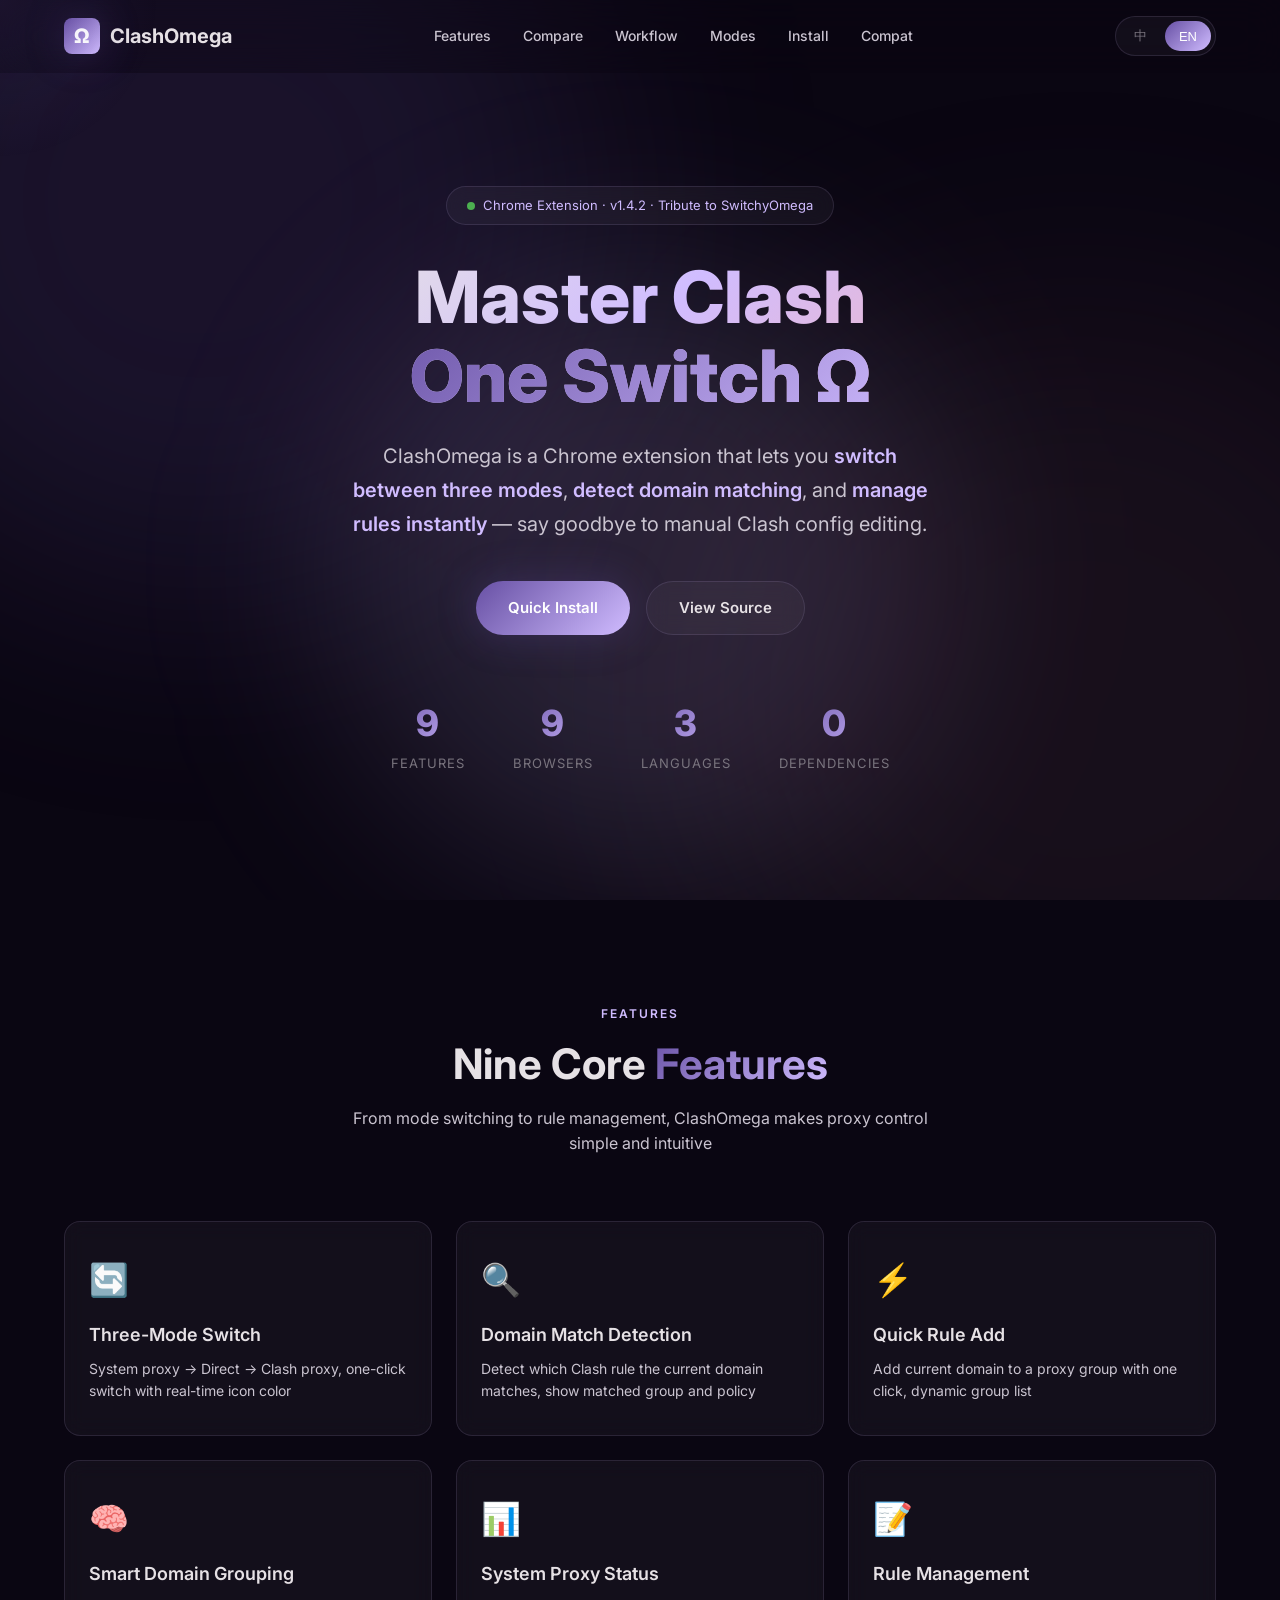
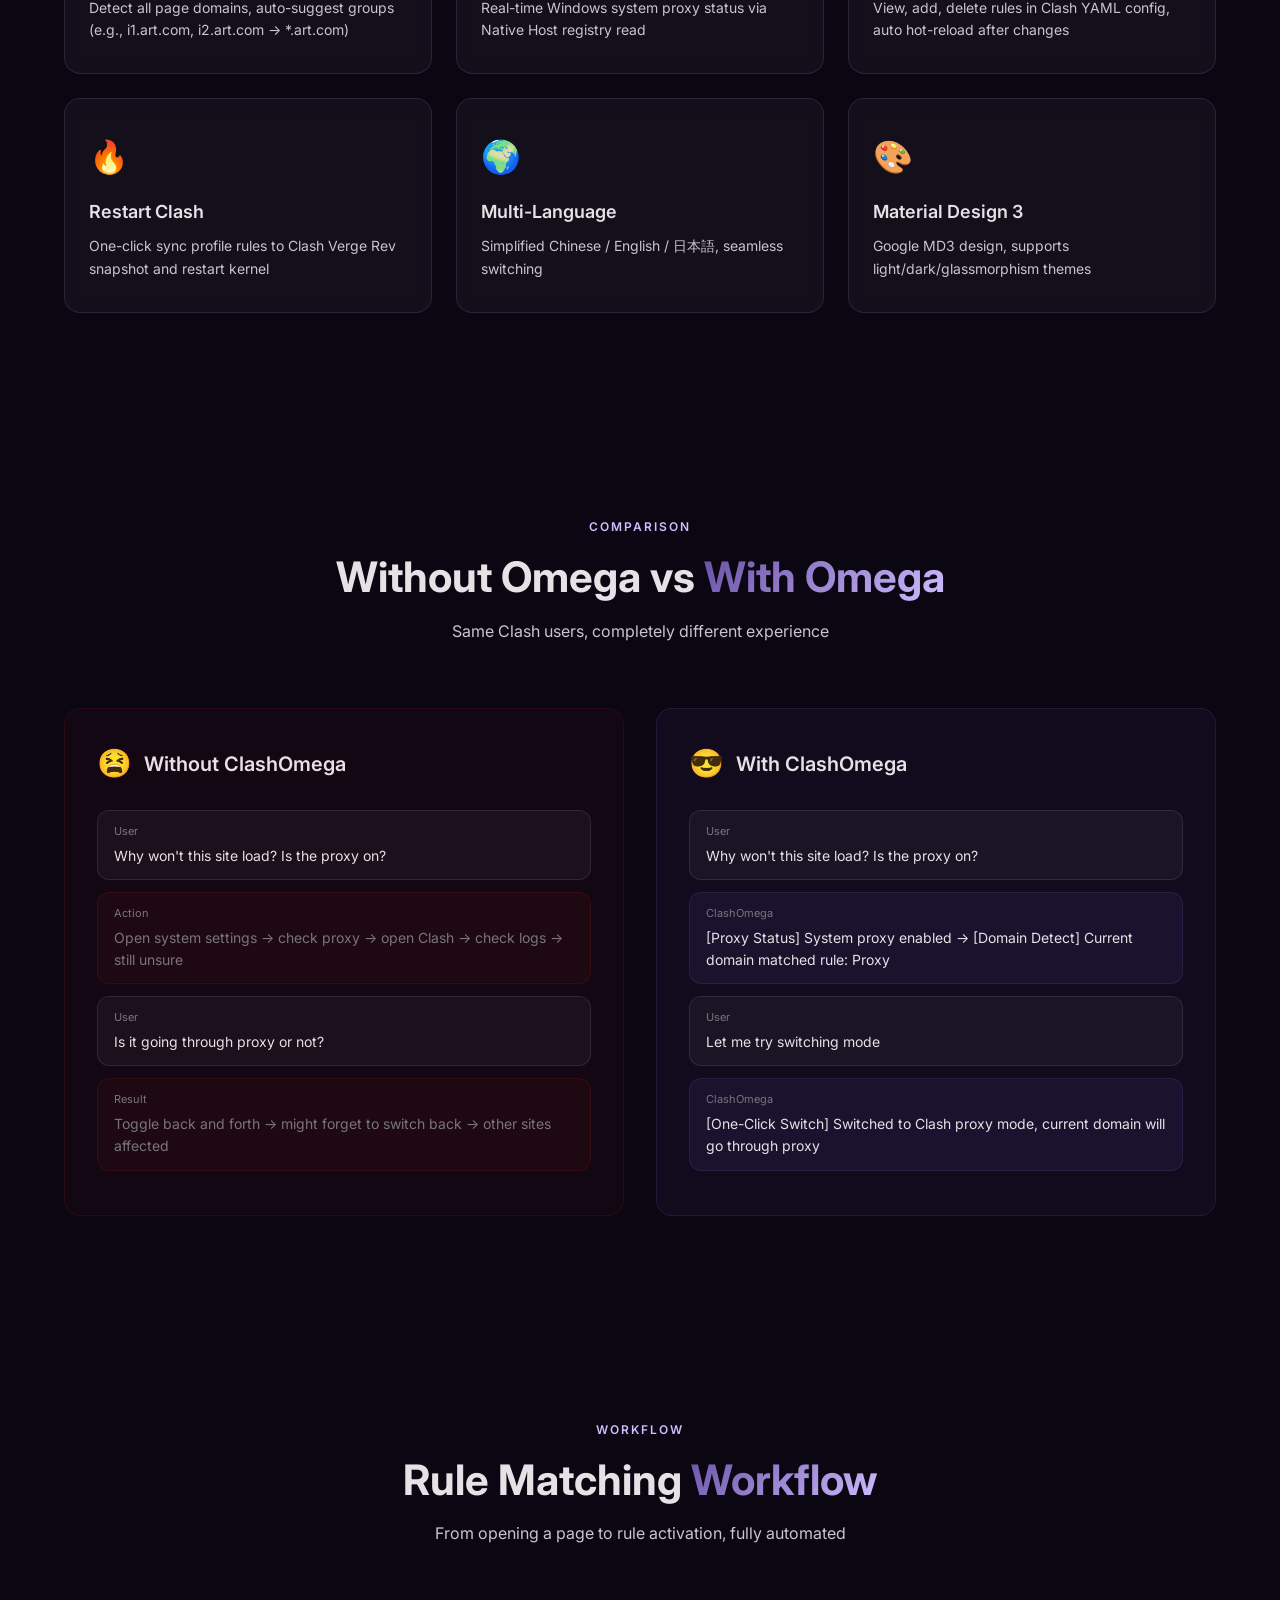
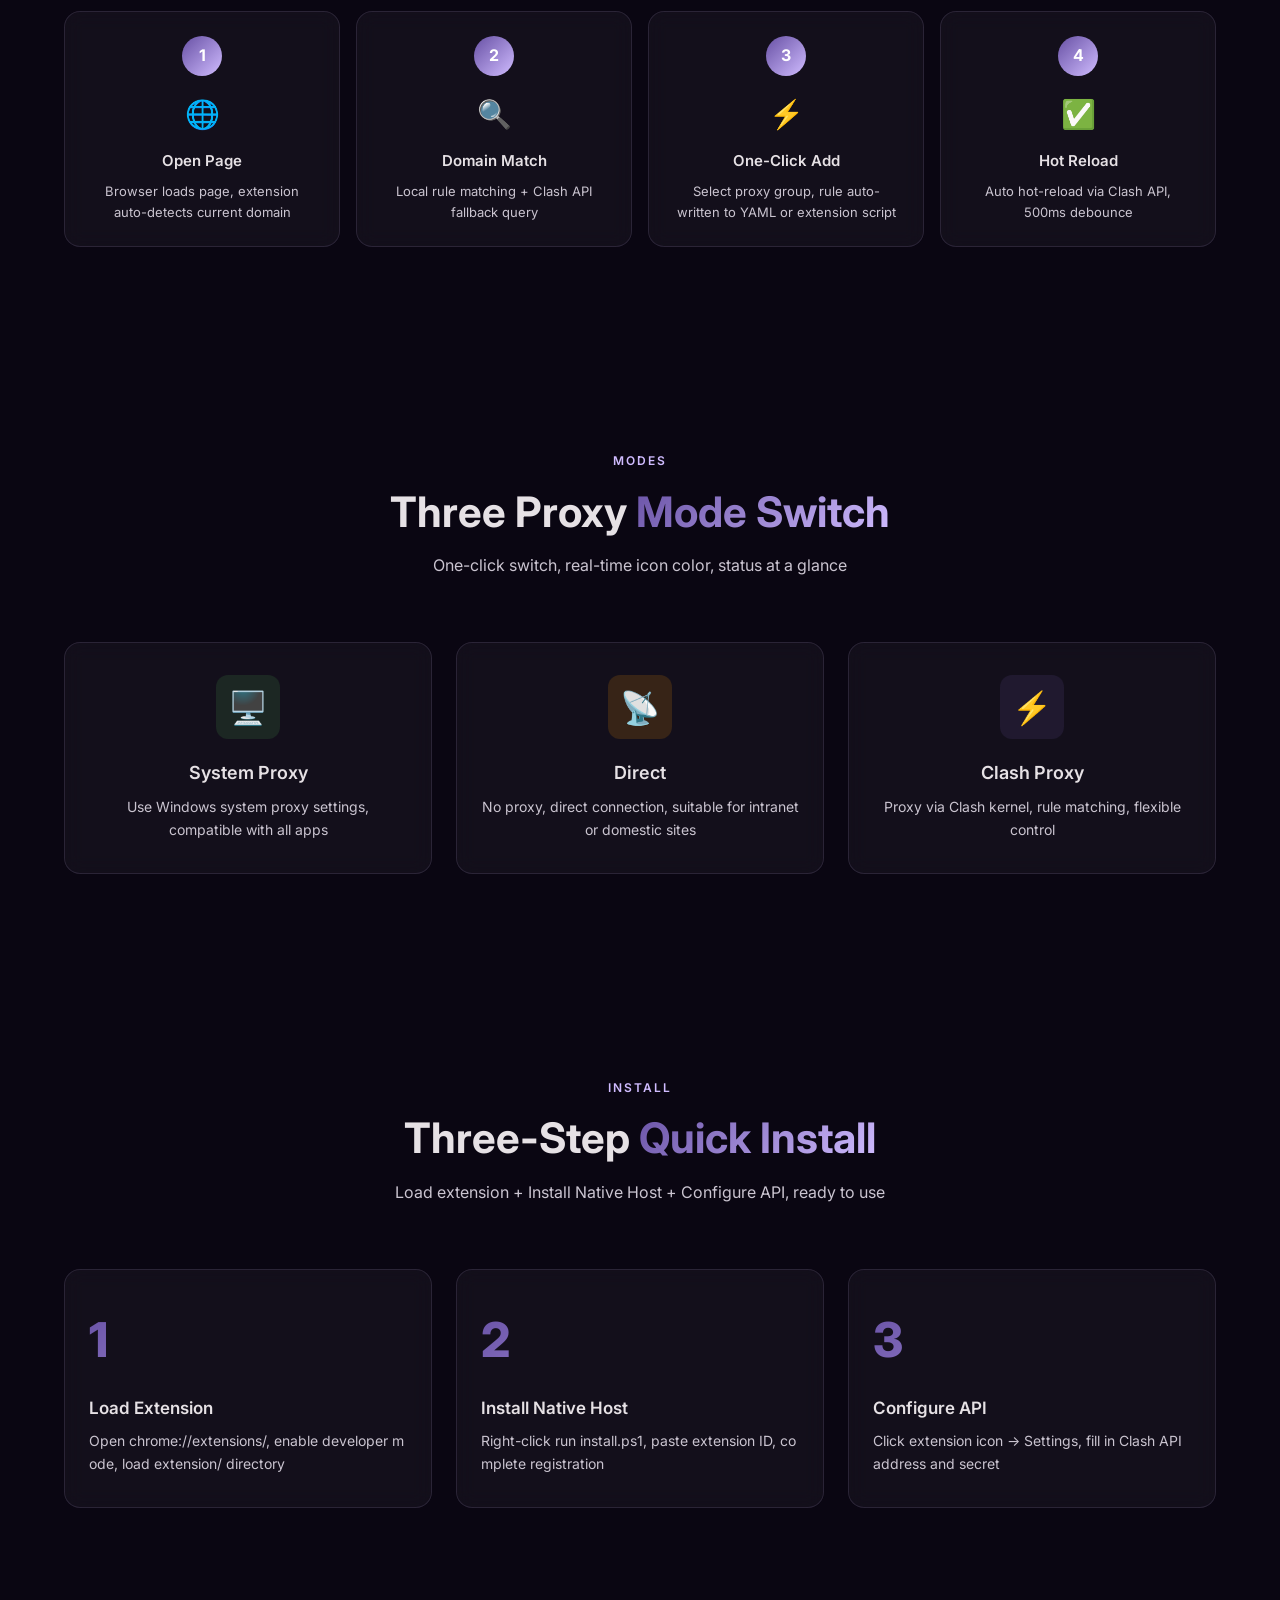
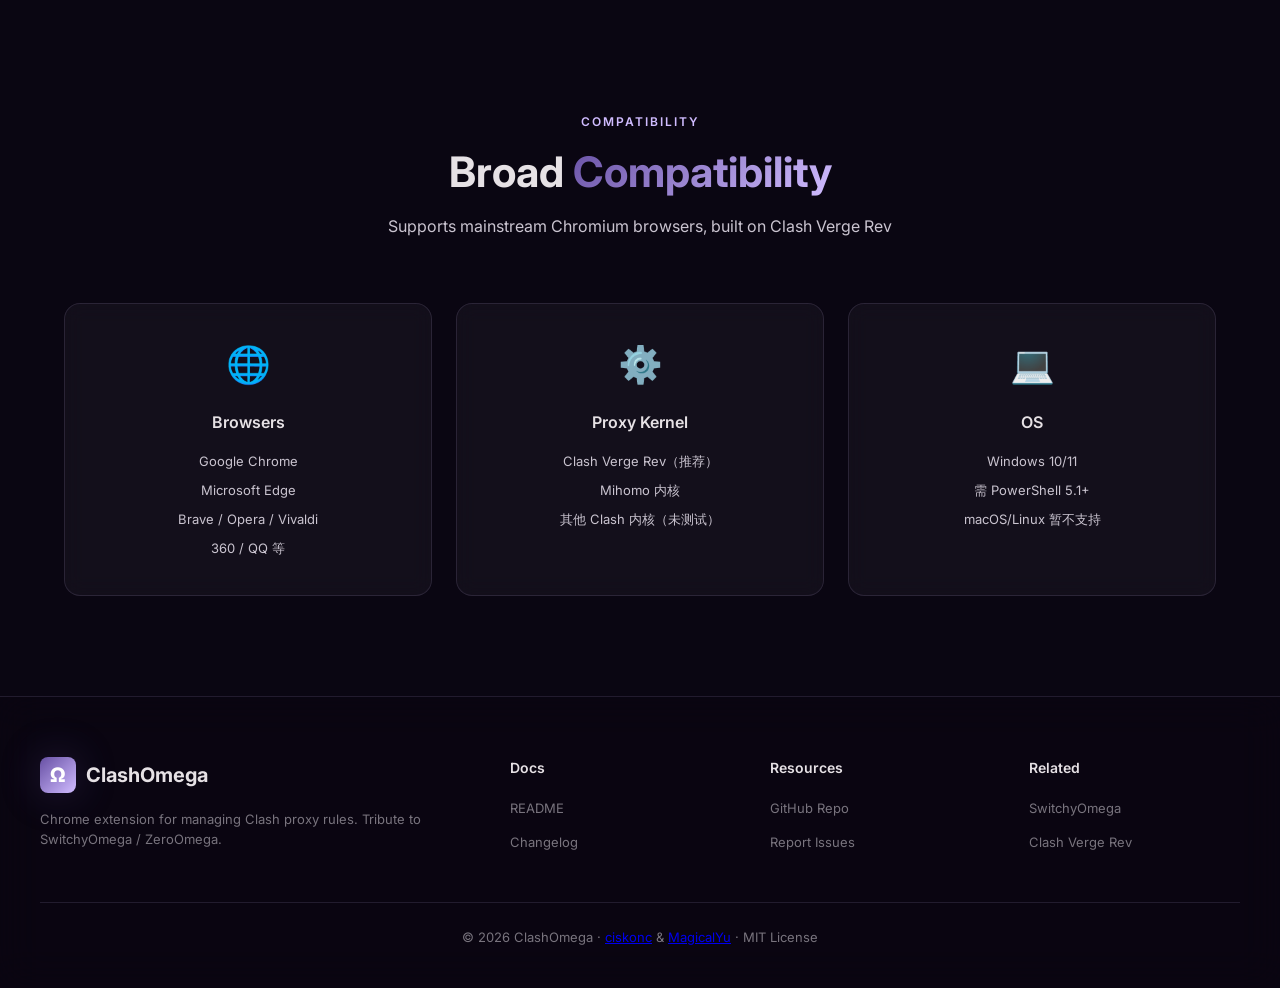
==== commit 05dc4010: "perf: popup load optimization v1.4.2 (schemes A+B+C+D+I1+J1) 主页加载性能优化（4-5s → 2-3s），通过异步化 Native Host" ====
--- a/docs/index.html
+++ b/docs/index.html
@@ -868,7 +868,7 @@
     <div class="hero-content">
       <div class="hero-badge">
         <span class="dot"></span>
-        <span data-i18n="hero_badge">Chrome 扩展 · v1.4.1 · 致敬 SwitchyOmega</span>
+        <span data-i18n="hero_badge">Chrome 扩展 · v1.4.2 · 致敬 SwitchyOmega</span>
       </div>
       <h1 class="hero-title">
         <span data-i18n="hero_title_1">掌控 Clash</span>
@@ -1183,7 +1183,7 @@
         doc_title: 'ClashOmega — Clash 代理规则管理扩展 | 致敬 SwitchyOmega',
         nav_features: '功能', nav_compare: '对比', nav_flow: '流程',
         nav_modes: '模式', nav_install: '安装', nav_compat: '兼容',
-        hero_badge: 'Chrome 扩展 · v1.4.1 · 致敬 SwitchyOmega',
+        hero_badge: 'Chrome 扩展 · v1.4.2 · 致敬 SwitchyOmega',
         hero_title_1: '掌控 Clash', hero_title_2: '一键切换 Ω',
         hero_subtitle: 'ClashOmega 是一款 Chrome 浏览器扩展，让你<strong>三模式切换</strong>、<strong>域名匹配检测</strong>、<strong>快捷规则管理</strong>，告别繁琐的 Clash 配置文件手动编辑。',
         stat_features: '功能特性', stat_browsers: '浏览器', stat_languages: '语言', stat_deps: '依赖',
@@ -1239,7 +1239,7 @@
         doc_title: 'ClashOmega — Clash Proxy Rule Manager | Tribute to SwitchyOmega',
         nav_features: 'Features', nav_compare: 'Compare', nav_flow: 'Workflow',
         nav_modes: 'Modes', nav_install: 'Install', nav_compat: 'Compat',
-        hero_badge: 'Chrome Extension · v1.4.1 · Tribute to SwitchyOmega',
+        hero_badge: 'Chrome Extension · v1.4.2 · Tribute to SwitchyOmega',
         hero_title_1: 'Master Clash', hero_title_2: 'One Switch Ω',
         hero_subtitle: 'ClashOmega is a Chrome extension that lets you <strong>switch between three modes</strong>, <strong>detect domain matching</strong>, and <strong>manage rules instantly</strong> — say goodbye to manual Clash config editing.',
         stat_features: 'Features', stat_browsers: 'Browsers', stat_languages: 'Languages', stat_deps: 'Dependencies',
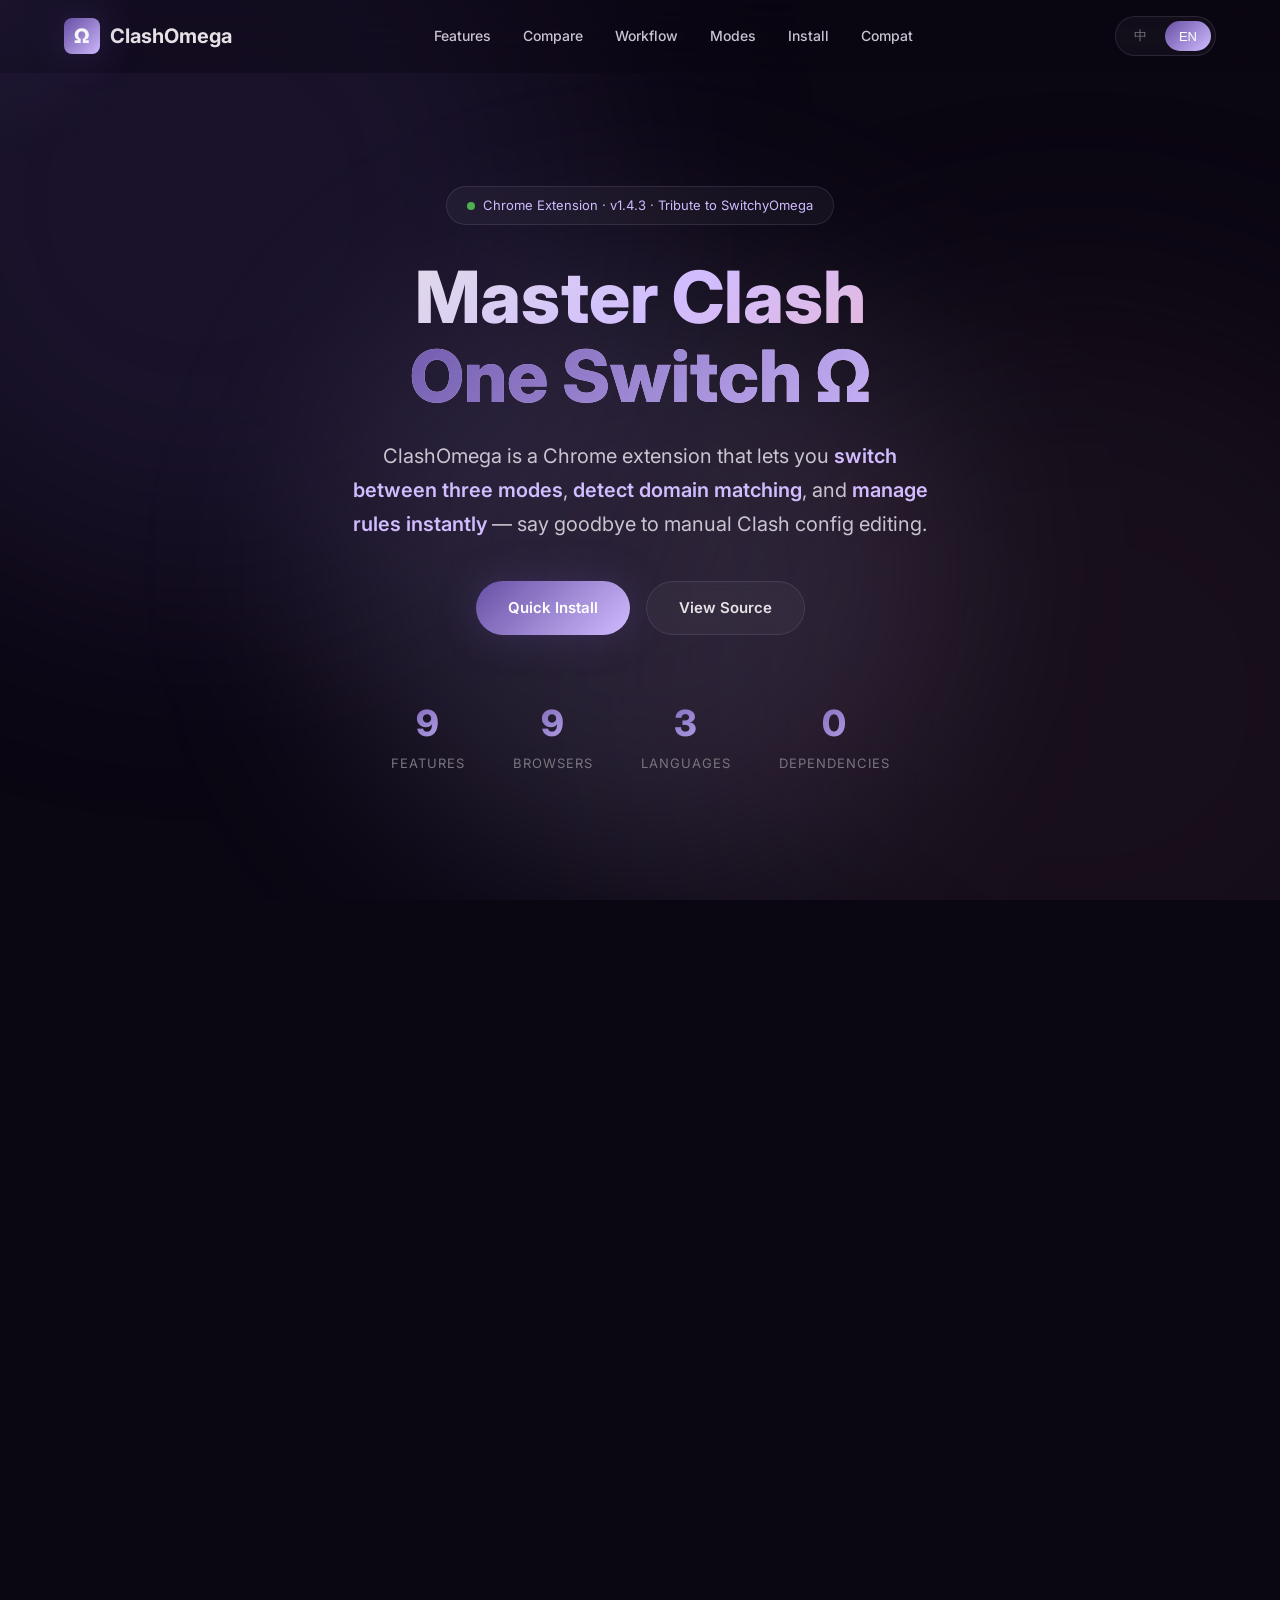
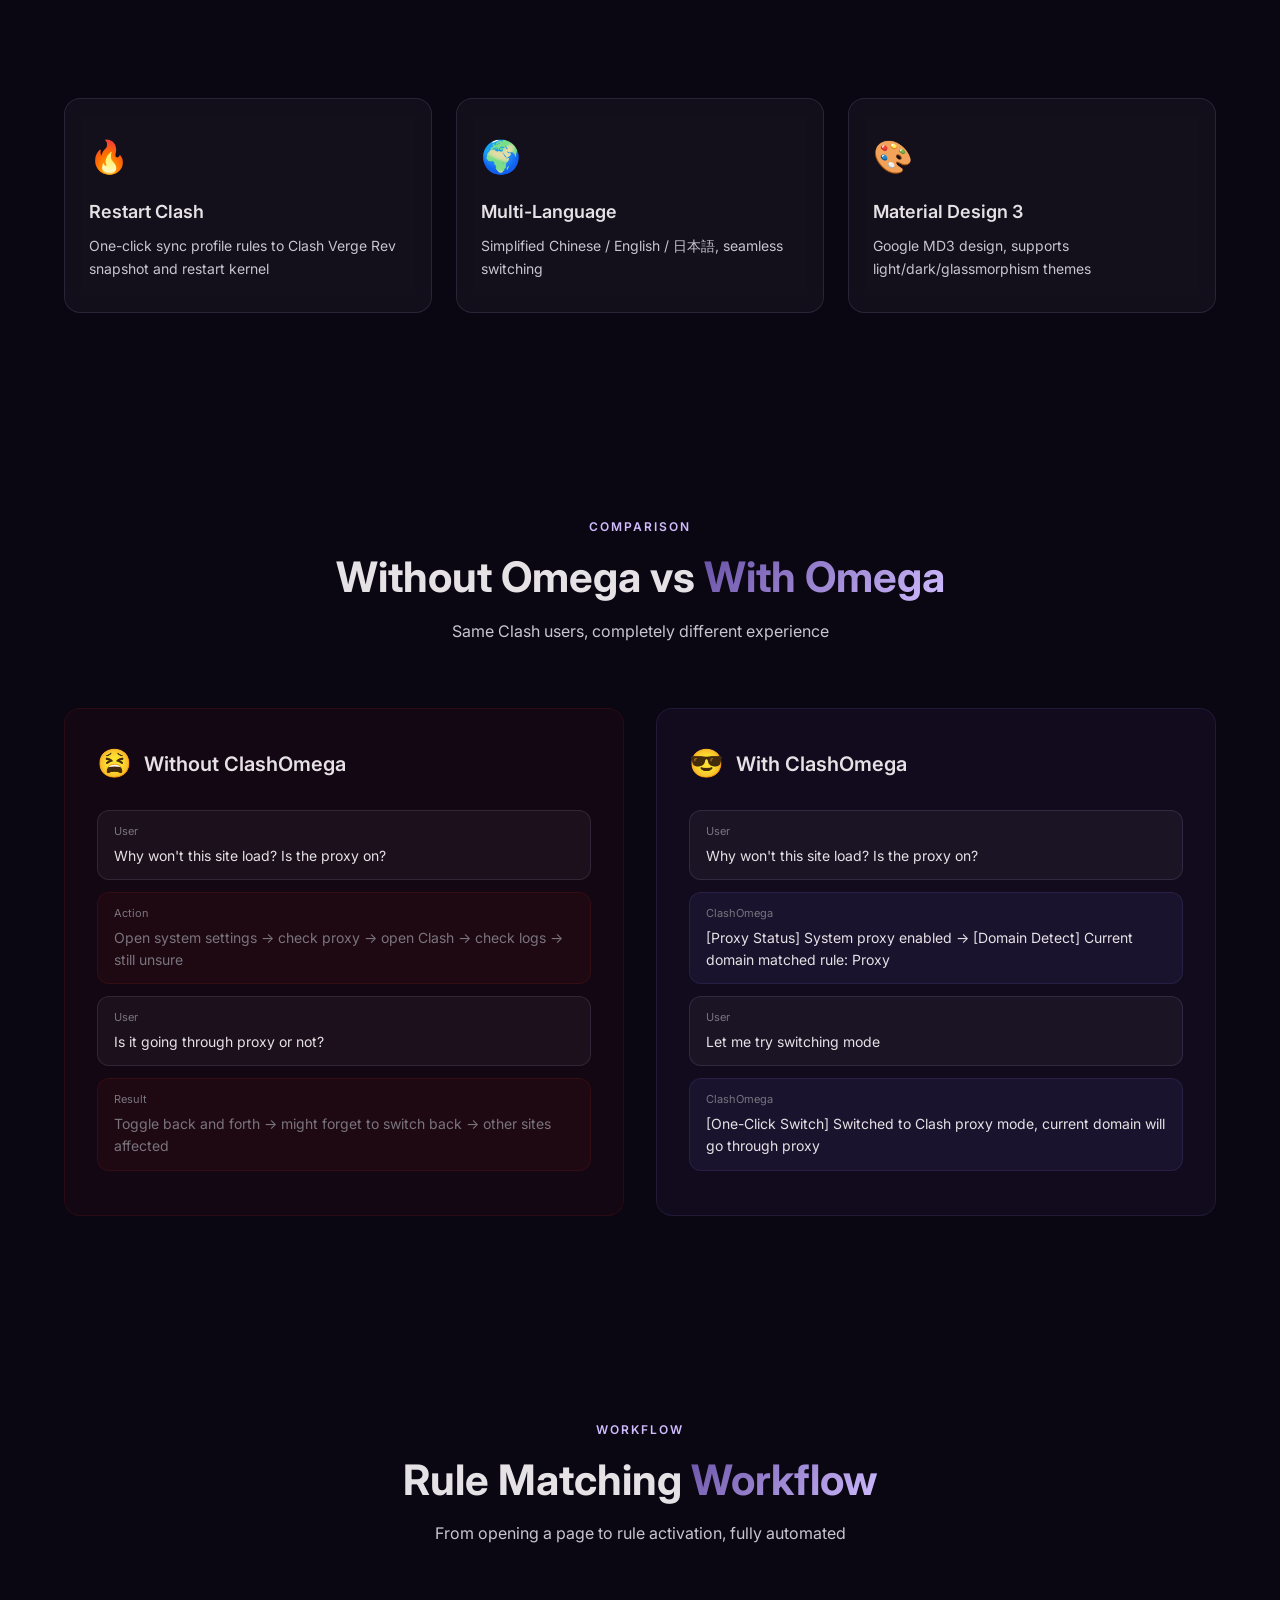
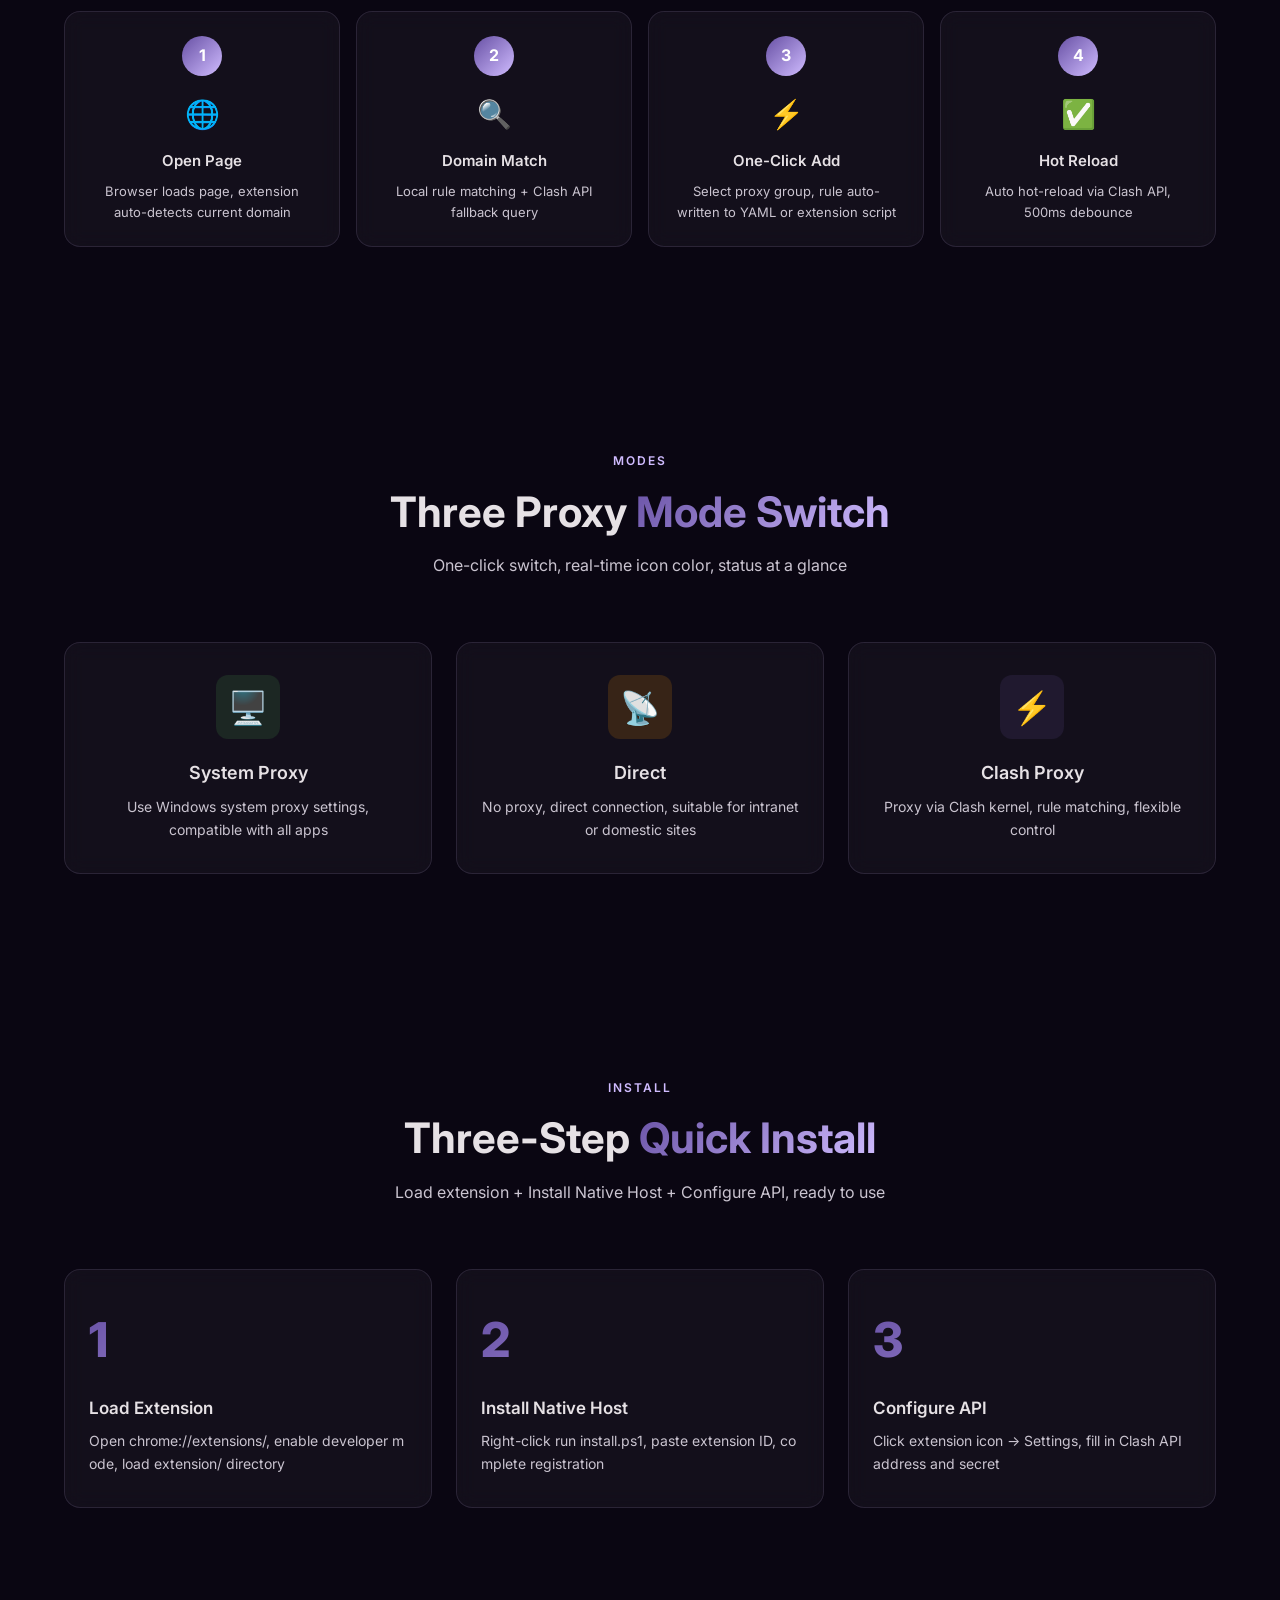
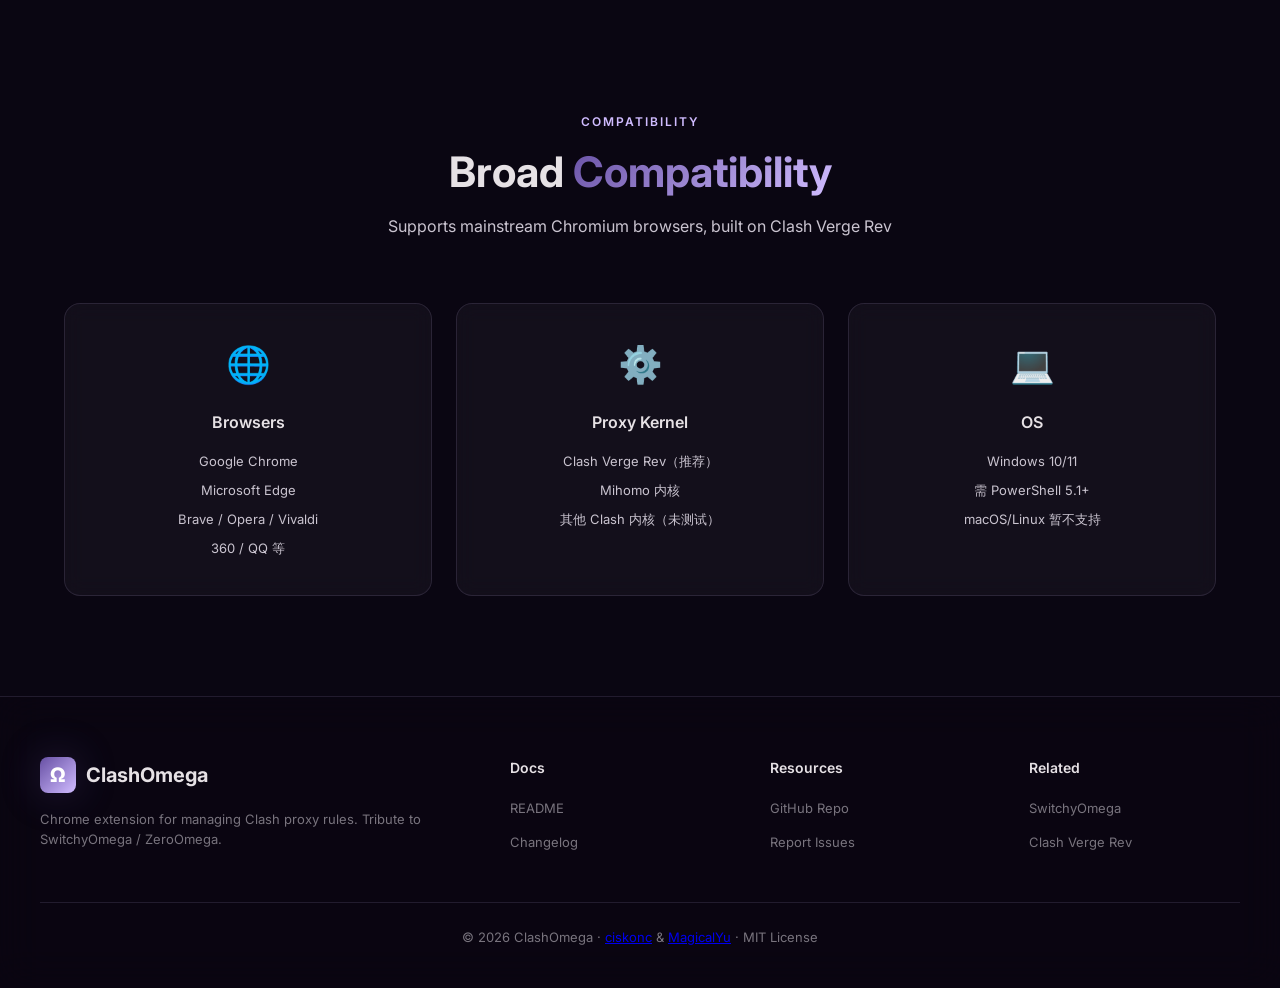
==== commit 7f742c7e: "feat: Native Host Script.js support (scheme 1A-1) Add 6 functions + 3 switch case branches to operat" ====
--- a/docs/index.html
+++ b/docs/index.html
@@ -868,7 +868,7 @@
     <div class="hero-content">
       <div class="hero-badge">
         <span class="dot"></span>
-        <span data-i18n="hero_badge">Chrome 扩展 · v1.4.2 · 致敬 SwitchyOmega</span>
+        <span data-i18n="hero_badge">Chrome 扩展 · v1.4.3 · 致敬 SwitchyOmega</span>
       </div>
       <h1 class="hero-title">
         <span data-i18n="hero_title_1">掌控 Clash</span>
@@ -1183,7 +1183,7 @@
         doc_title: 'ClashOmega — Clash 代理规则管理扩展 | 致敬 SwitchyOmega',
         nav_features: '功能', nav_compare: '对比', nav_flow: '流程',
         nav_modes: '模式', nav_install: '安装', nav_compat: '兼容',
-        hero_badge: 'Chrome 扩展 · v1.4.2 · 致敬 SwitchyOmega',
+        hero_badge: 'Chrome 扩展 · v1.4.3 · 致敬 SwitchyOmega',
         hero_title_1: '掌控 Clash', hero_title_2: '一键切换 Ω',
         hero_subtitle: 'ClashOmega 是一款 Chrome 浏览器扩展，让你<strong>三模式切换</strong>、<strong>域名匹配检测</strong>、<strong>快捷规则管理</strong>，告别繁琐的 Clash 配置文件手动编辑。',
         stat_features: '功能特性', stat_browsers: '浏览器', stat_languages: '语言', stat_deps: '依赖',
@@ -1239,7 +1239,7 @@
         doc_title: 'ClashOmega — Clash Proxy Rule Manager | Tribute to SwitchyOmega',
         nav_features: 'Features', nav_compare: 'Compare', nav_flow: 'Workflow',
         nav_modes: 'Modes', nav_install: 'Install', nav_compat: 'Compat',
-        hero_badge: 'Chrome Extension · v1.4.2 · Tribute to SwitchyOmega',
+        hero_badge: 'Chrome Extension · v1.4.3 · Tribute to SwitchyOmega',
         hero_title_1: 'Master Clash', hero_title_2: 'One Switch Ω',
         hero_subtitle: 'ClashOmega is a Chrome extension that lets you <strong>switch between three modes</strong>, <strong>detect domain matching</strong>, and <strong>manage rules instantly</strong> — say goodbye to manual Clash config editing.',
         stat_features: 'Features', stat_browsers: 'Browsers', stat_languages: 'Languages', stat_deps: 'Dependencies',
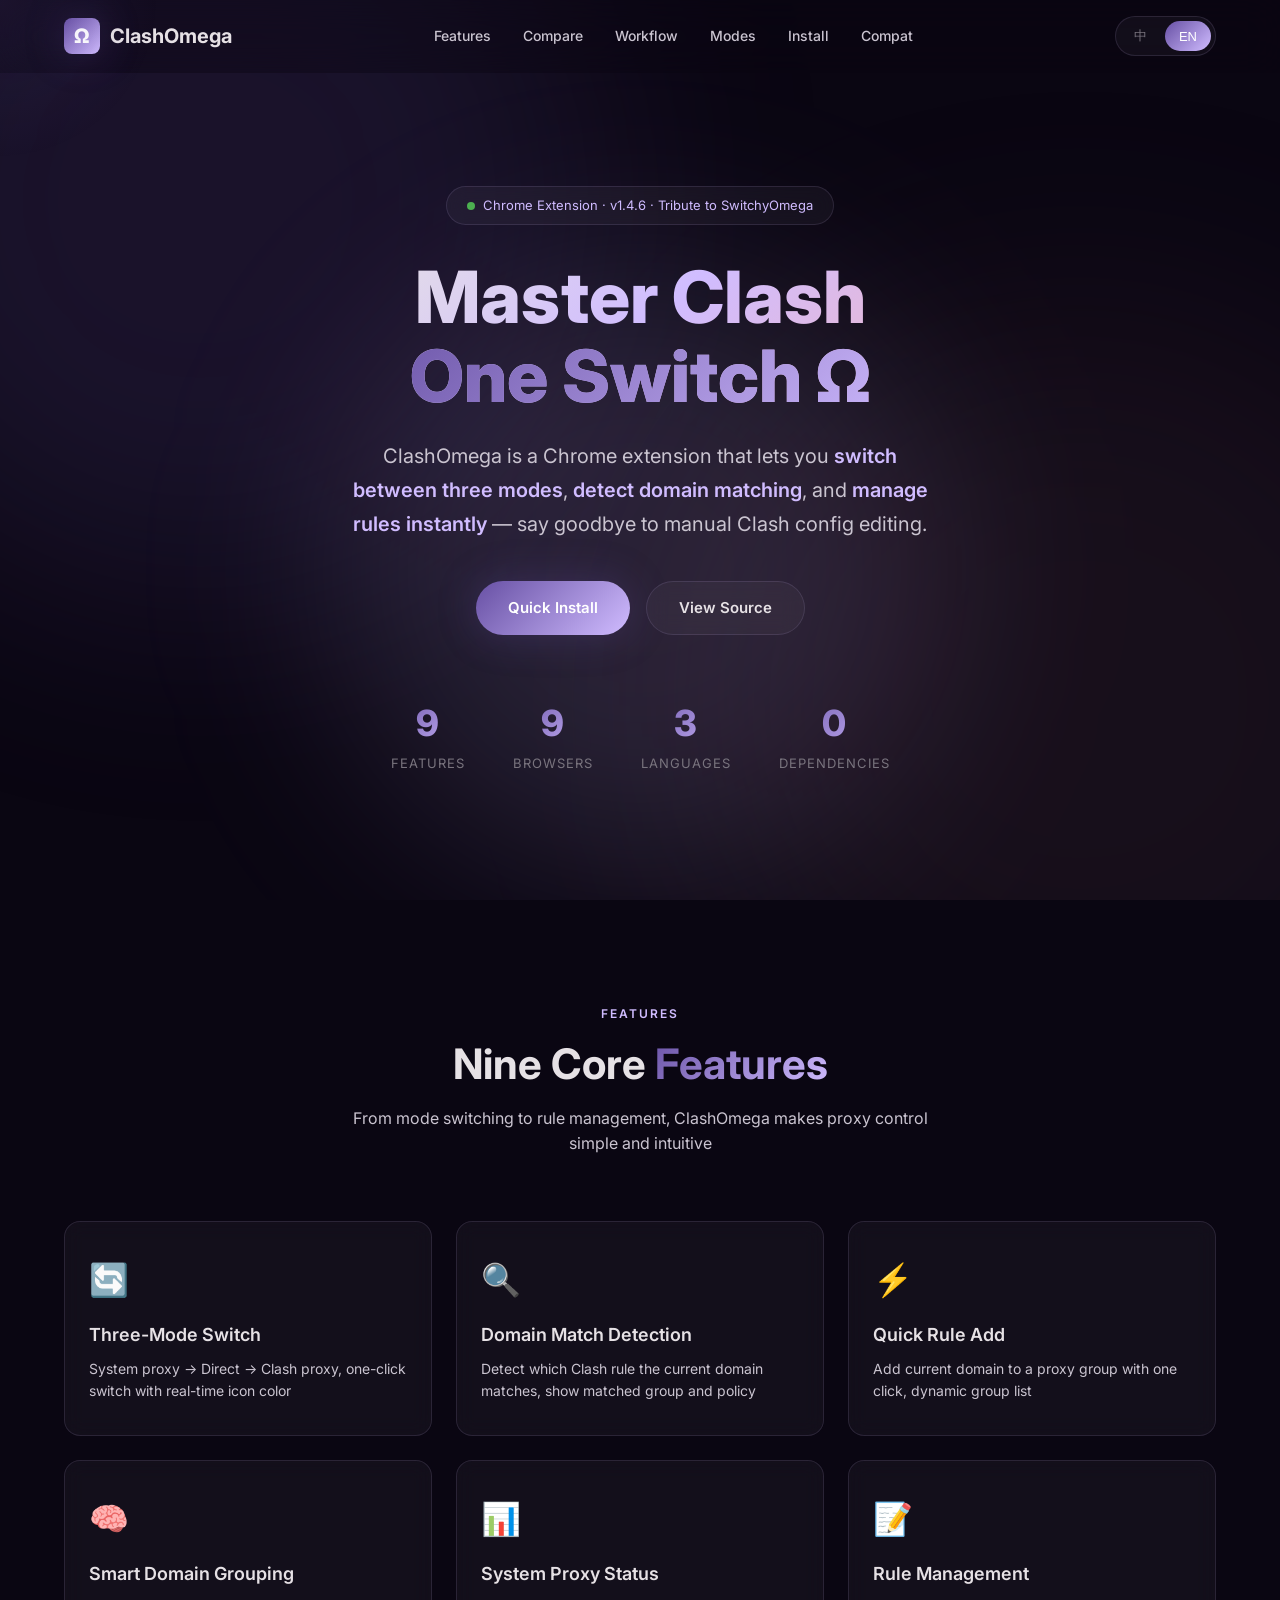
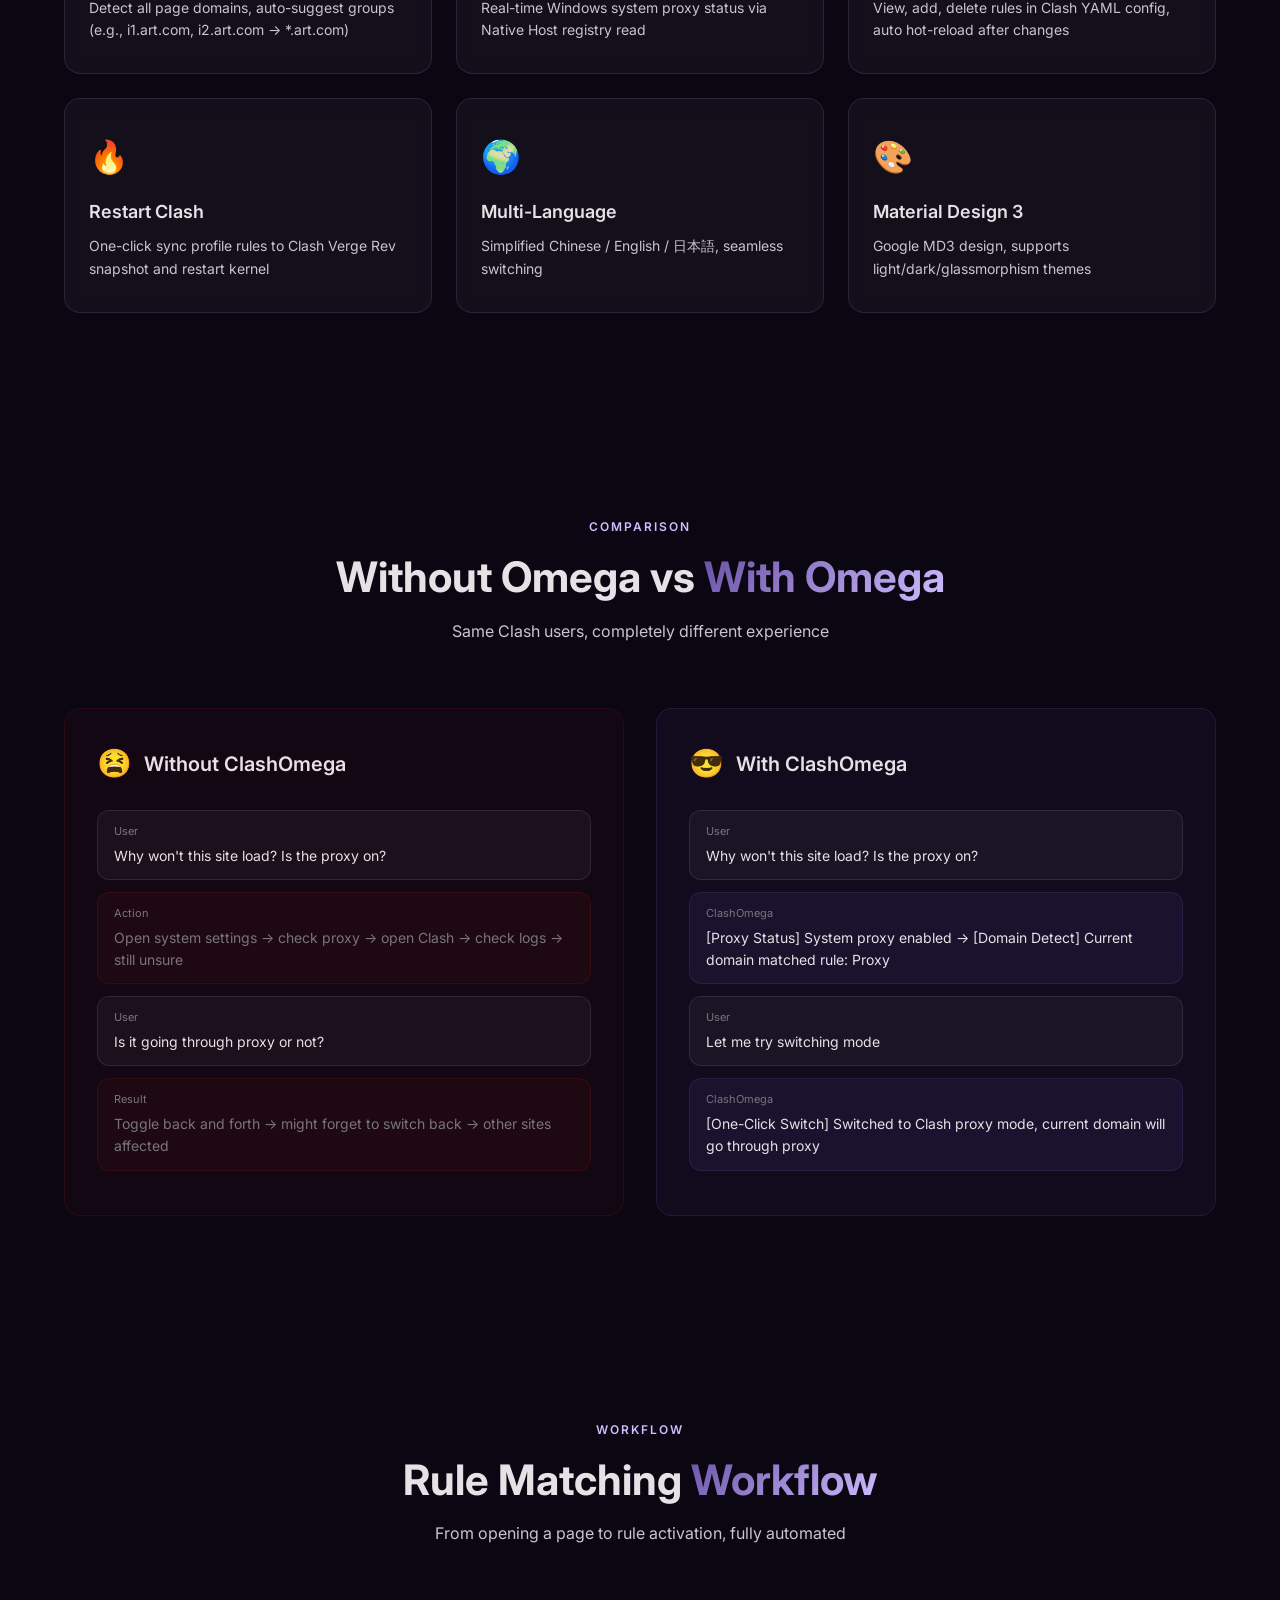
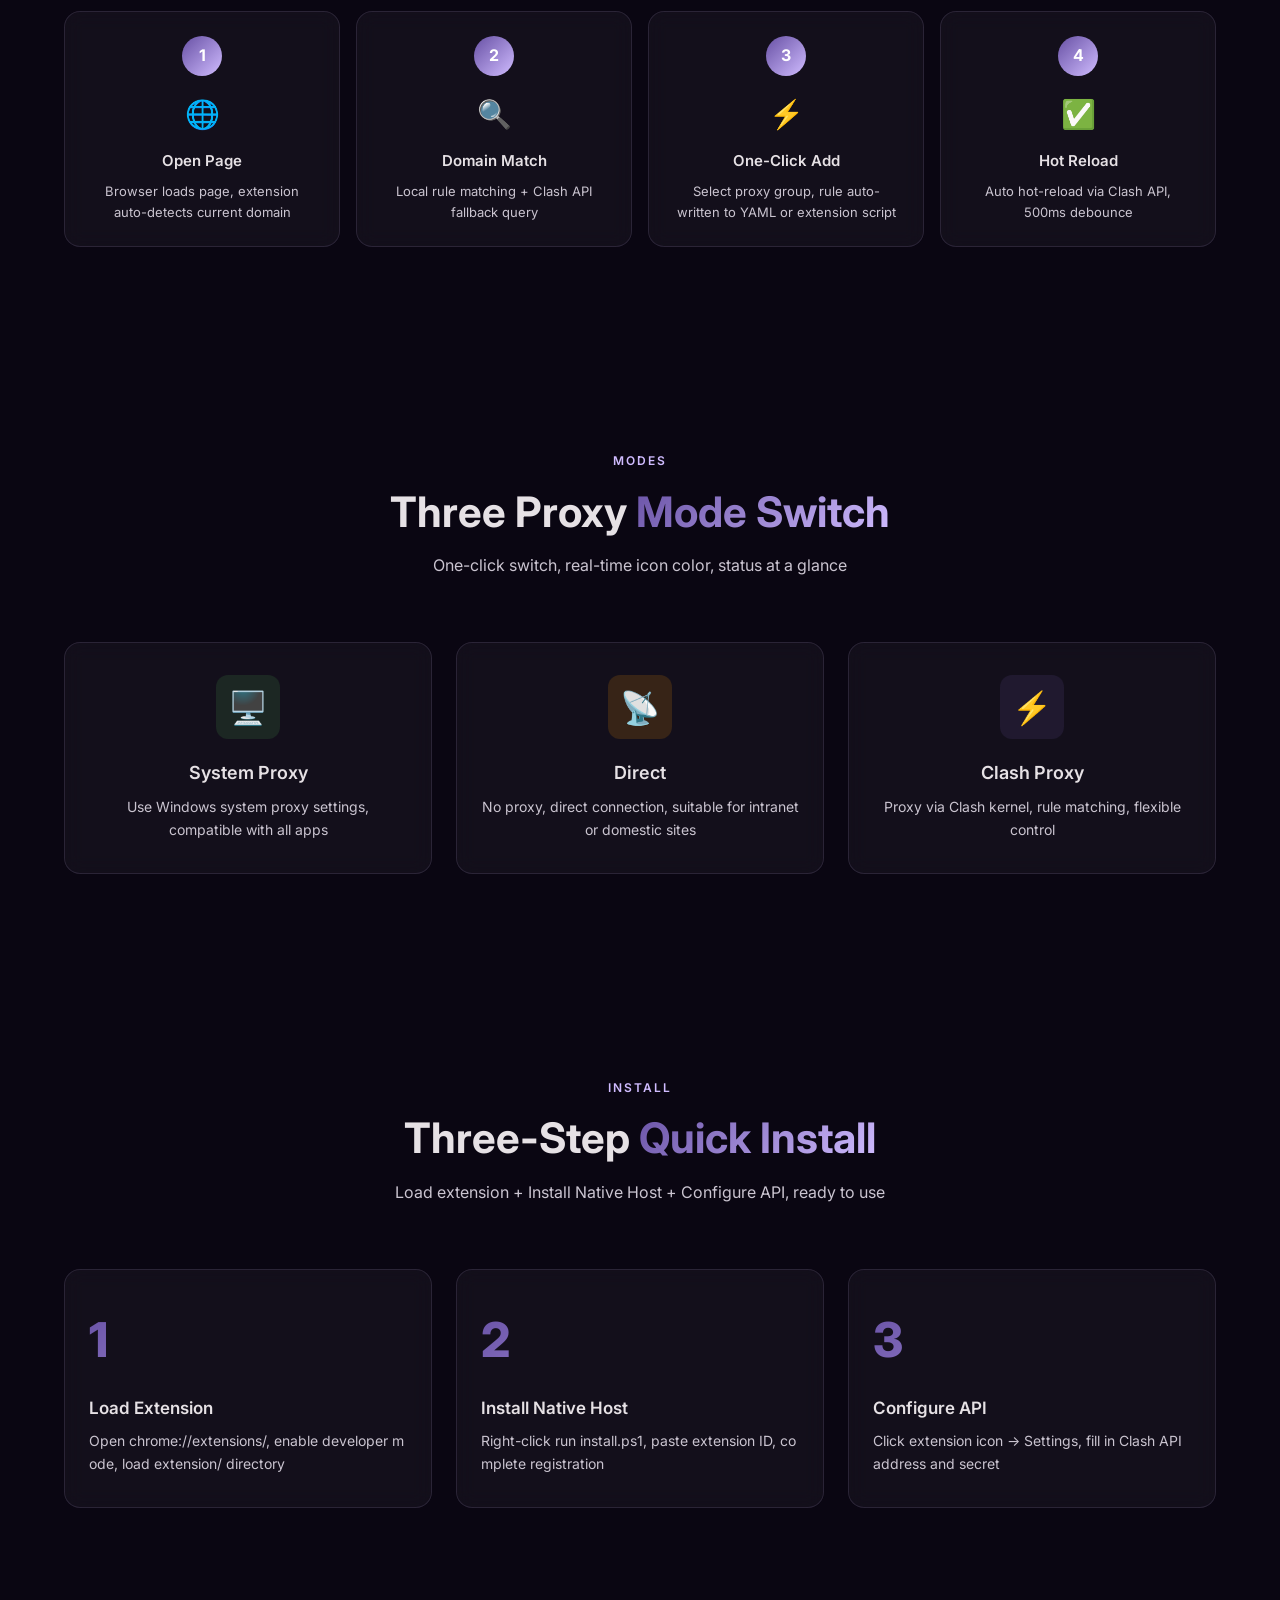
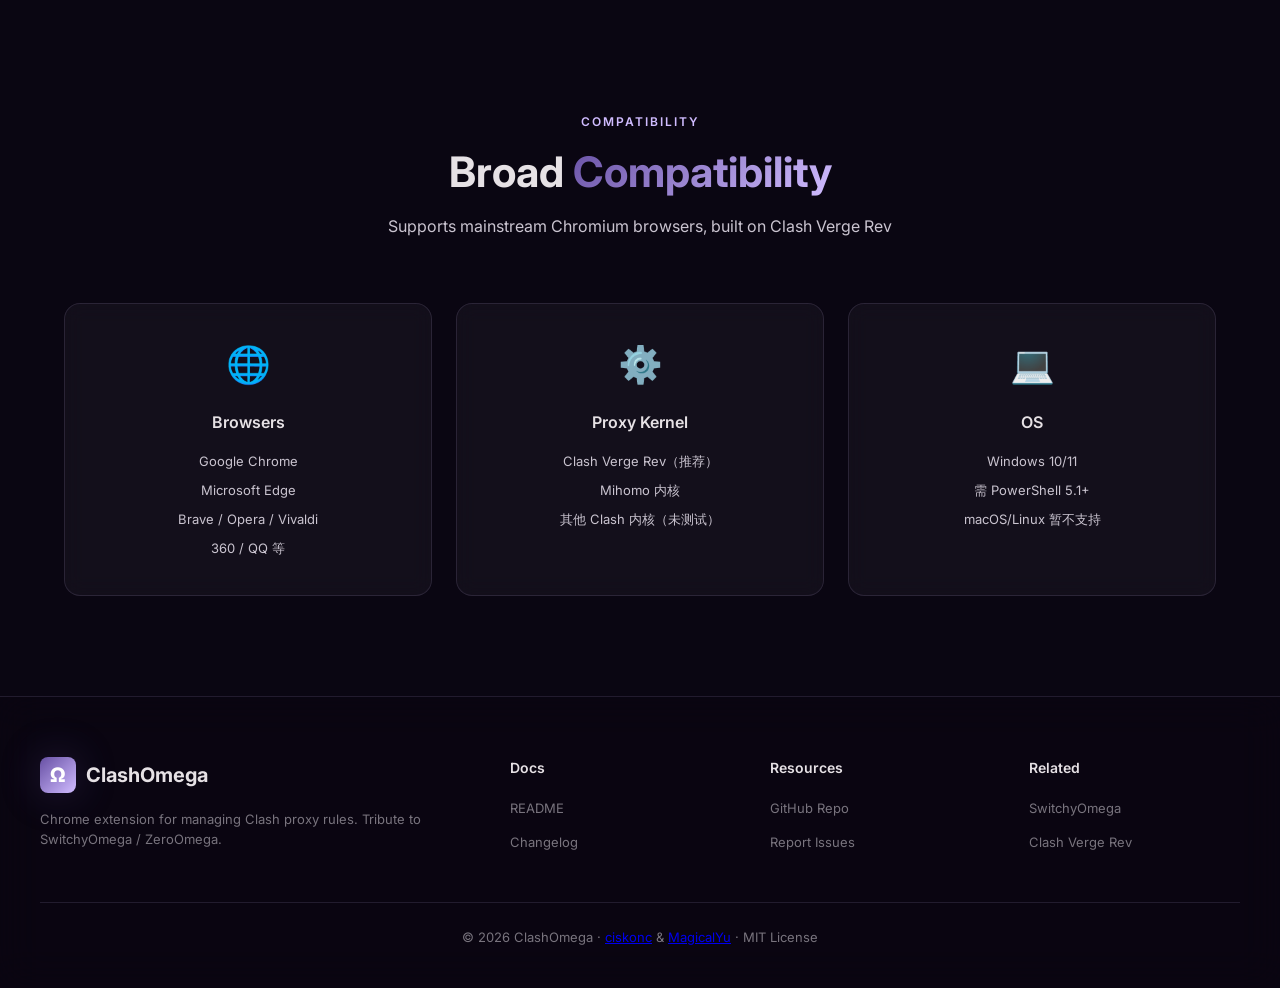
==== commit d5fc3c8c: "fix(v1.4.6): 对抗审查第三轮修复 - 防抖锁统一+冷却期+渲染时序 对抗审查第三轮修复（3 subagent 按维度切分）。v1.4.5 修复完成后再次审查发现严重残留问题，本次全部修复。" ====
--- a/docs/index.html
+++ b/docs/index.html
@@ -868,7 +868,7 @@
     <div class="hero-content">
       <div class="hero-badge">
         <span class="dot"></span>
-        <span data-i18n="hero_badge">Chrome 扩展 · v1.4.3 · 致敬 SwitchyOmega</span>
+        <span data-i18n="hero_badge">Chrome 扩展 · v1.4.6 · 致敬 SwitchyOmega</span>
       </div>
       <h1 class="hero-title">
         <span data-i18n="hero_title_1">掌控 Clash</span>
@@ -1183,7 +1183,7 @@
         doc_title: 'ClashOmega — Clash 代理规则管理扩展 | 致敬 SwitchyOmega',
         nav_features: '功能', nav_compare: '对比', nav_flow: '流程',
         nav_modes: '模式', nav_install: '安装', nav_compat: '兼容',
-        hero_badge: 'Chrome 扩展 · v1.4.3 · 致敬 SwitchyOmega',
+        hero_badge: 'Chrome 扩展 · v1.4.6 · 致敬 SwitchyOmega',
         hero_title_1: '掌控 Clash', hero_title_2: '一键切换 Ω',
         hero_subtitle: 'ClashOmega 是一款 Chrome 浏览器扩展，让你<strong>三模式切换</strong>、<strong>域名匹配检测</strong>、<strong>快捷规则管理</strong>，告别繁琐的 Clash 配置文件手动编辑。',
         stat_features: '功能特性', stat_browsers: '浏览器', stat_languages: '语言', stat_deps: '依赖',
@@ -1239,7 +1239,7 @@
         doc_title: 'ClashOmega — Clash Proxy Rule Manager | Tribute to SwitchyOmega',
         nav_features: 'Features', nav_compare: 'Compare', nav_flow: 'Workflow',
         nav_modes: 'Modes', nav_install: 'Install', nav_compat: 'Compat',
-        hero_badge: 'Chrome Extension · v1.4.3 · Tribute to SwitchyOmega',
+        hero_badge: 'Chrome Extension · v1.4.6 · Tribute to SwitchyOmega',
         hero_title_1: 'Master Clash', hero_title_2: 'One Switch Ω',
         hero_subtitle: 'ClashOmega is a Chrome extension that lets you <strong>switch between three modes</strong>, <strong>detect domain matching</strong>, and <strong>manage rules instantly</strong> — say goodbye to manual Clash config editing.',
         stat_features: 'Features', stat_browsers: 'Browsers', stat_languages: 'Languages', stat_deps: 'Dependencies',
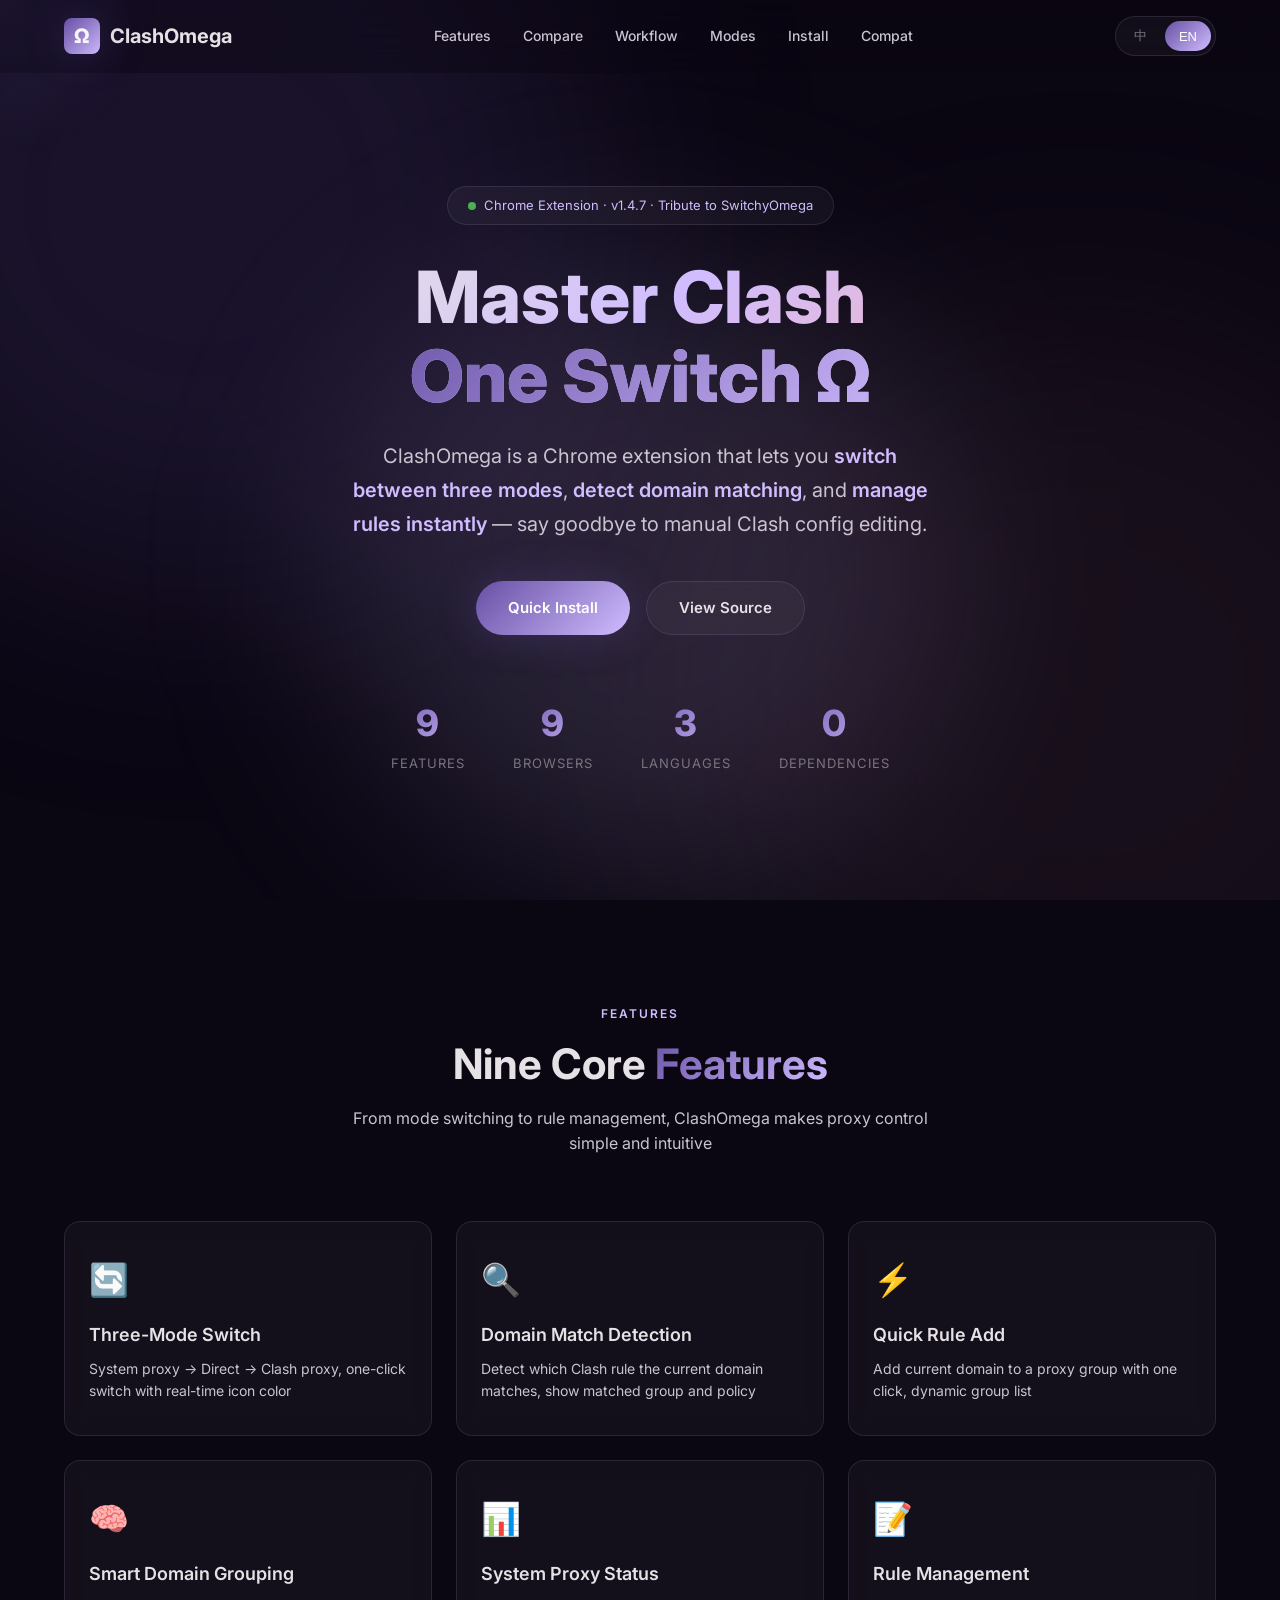
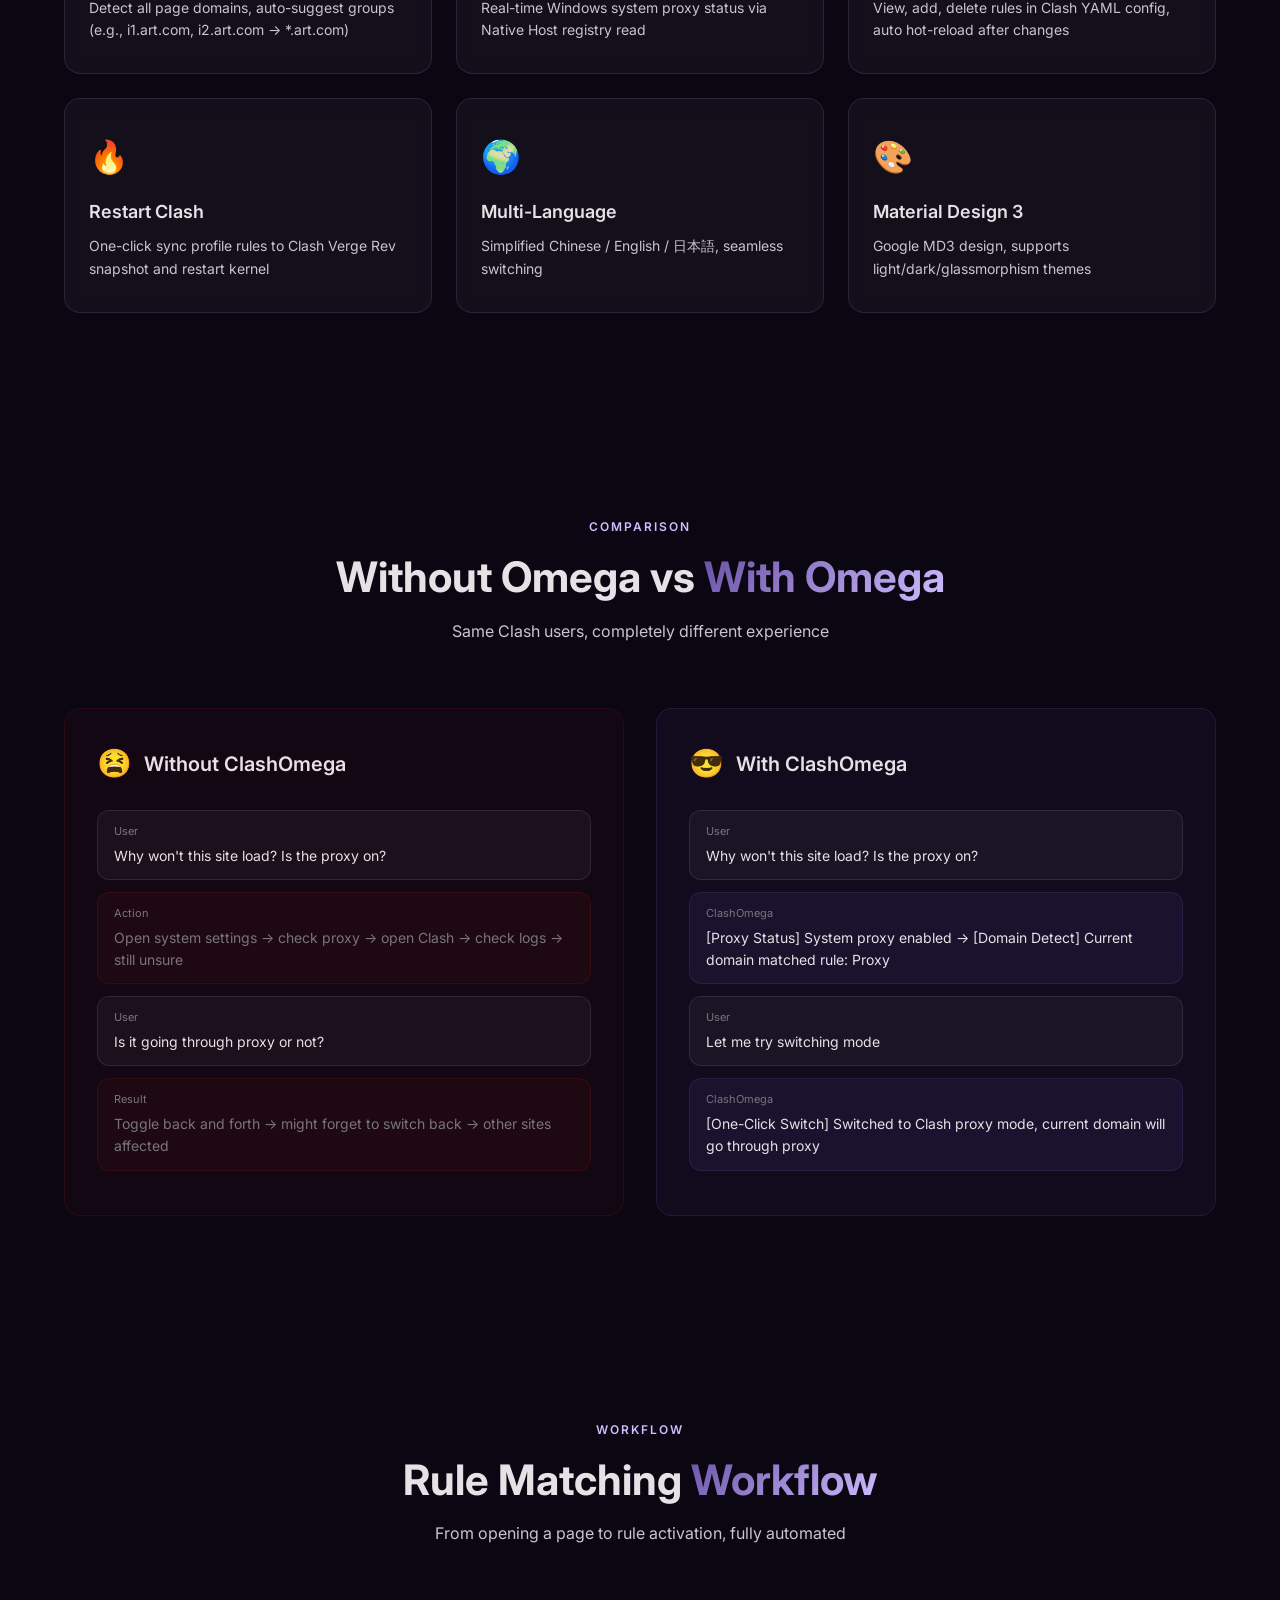
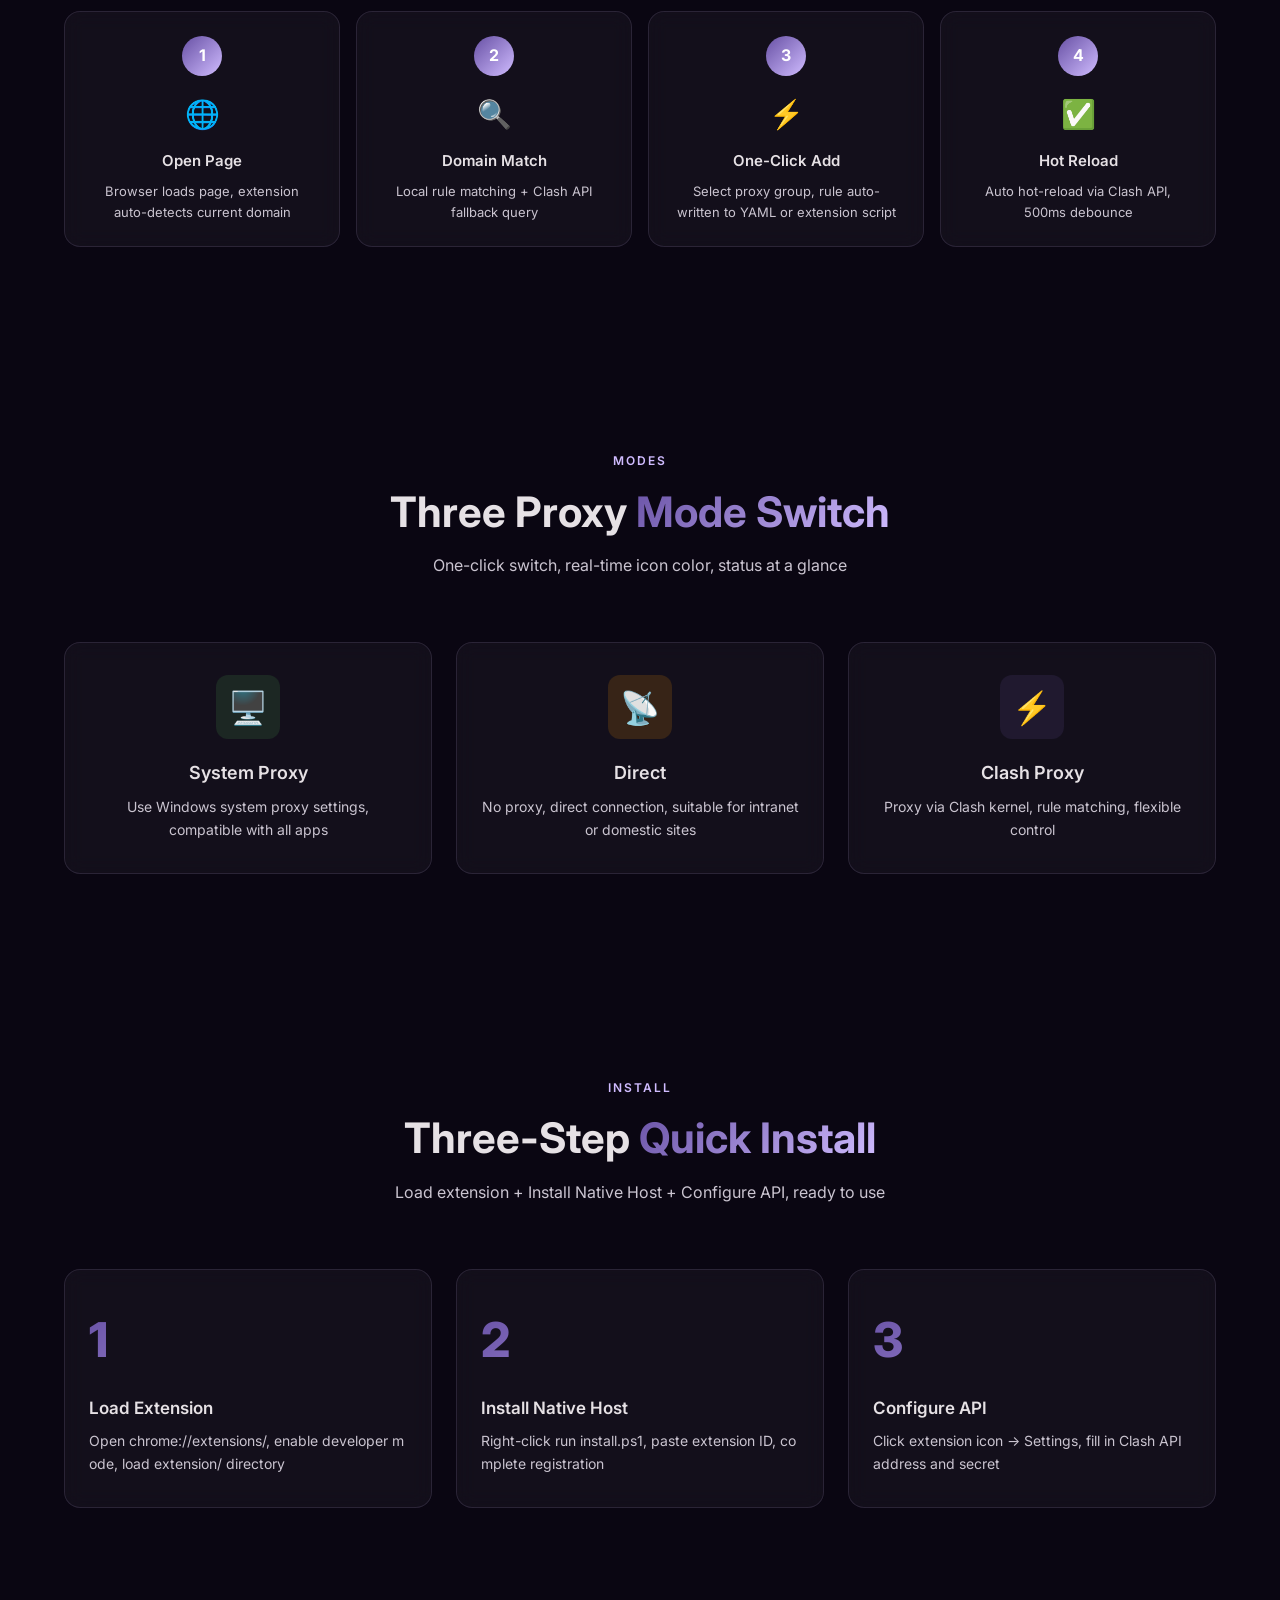
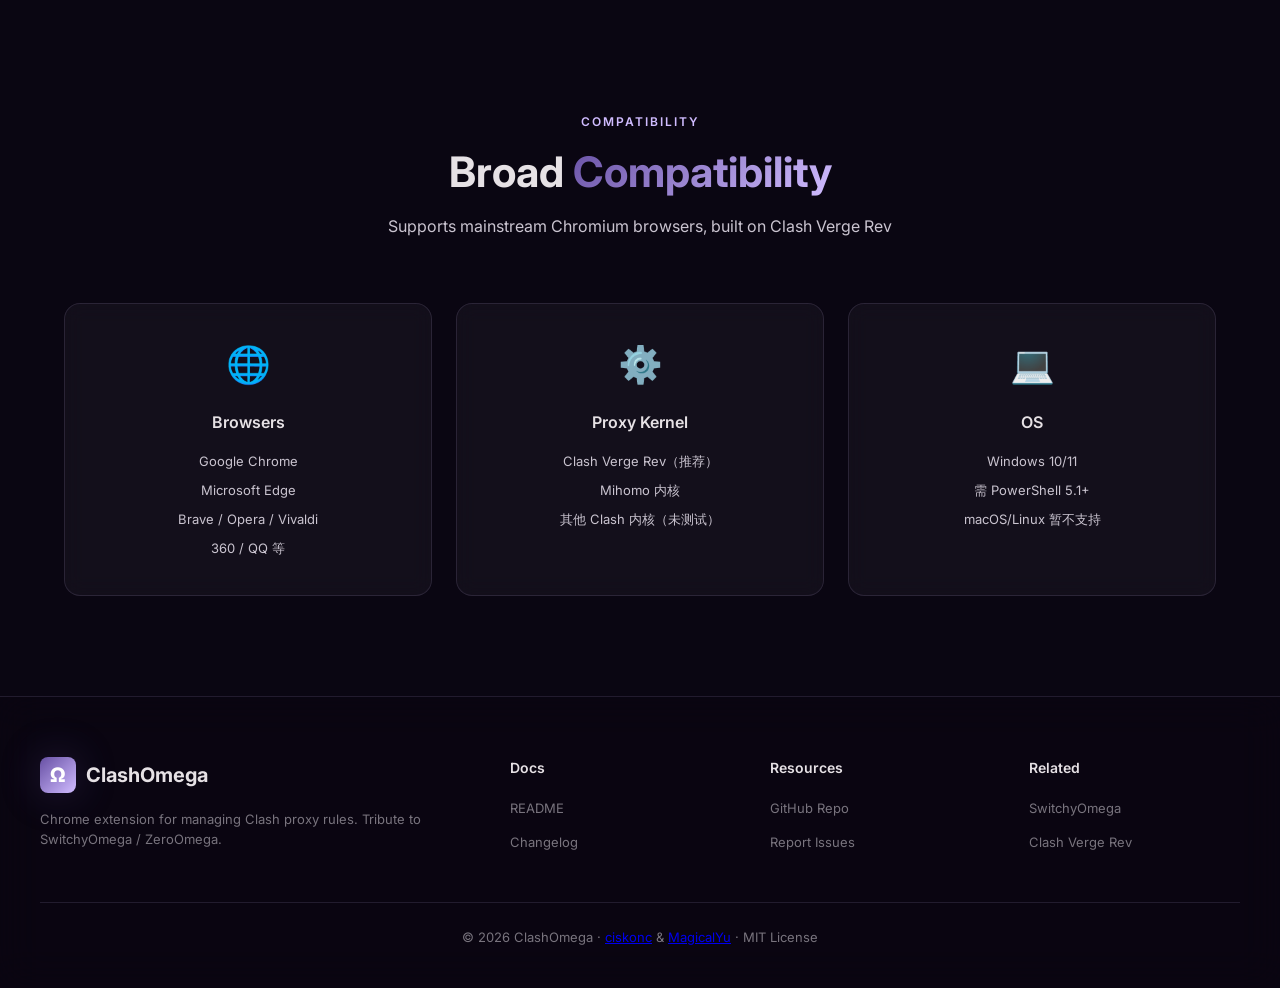
==== commit 3efe9699: "fix(v1.4.7): Native Host 并发限制回归修复 - 队列模式替代并发拒绝 修复 v1.4.6 C2 并发限制引入的回归 bug。v1.4.6 的 _sendToNativeInFl" ====
--- a/docs/index.html
+++ b/docs/index.html
@@ -868,7 +868,7 @@
     <div class="hero-content">
       <div class="hero-badge">
         <span class="dot"></span>
-        <span data-i18n="hero_badge">Chrome 扩展 · v1.4.6 · 致敬 SwitchyOmega</span>
+        <span data-i18n="hero_badge">Chrome 扩展 · v1.4.7 · 致敬 SwitchyOmega</span>
       </div>
       <h1 class="hero-title">
         <span data-i18n="hero_title_1">掌控 Clash</span>
@@ -1183,7 +1183,7 @@
         doc_title: 'ClashOmega — Clash 代理规则管理扩展 | 致敬 SwitchyOmega',
         nav_features: '功能', nav_compare: '对比', nav_flow: '流程',
         nav_modes: '模式', nav_install: '安装', nav_compat: '兼容',
-        hero_badge: 'Chrome 扩展 · v1.4.6 · 致敬 SwitchyOmega',
+        hero_badge: 'Chrome 扩展 · v1.4.7 · 致敬 SwitchyOmega',
         hero_title_1: '掌控 Clash', hero_title_2: '一键切换 Ω',
         hero_subtitle: 'ClashOmega 是一款 Chrome 浏览器扩展，让你<strong>三模式切换</strong>、<strong>域名匹配检测</strong>、<strong>快捷规则管理</strong>，告别繁琐的 Clash 配置文件手动编辑。',
         stat_features: '功能特性', stat_browsers: '浏览器', stat_languages: '语言', stat_deps: '依赖',
@@ -1239,7 +1239,7 @@
         doc_title: 'ClashOmega — Clash Proxy Rule Manager | Tribute to SwitchyOmega',
         nav_features: 'Features', nav_compare: 'Compare', nav_flow: 'Workflow',
         nav_modes: 'Modes', nav_install: 'Install', nav_compat: 'Compat',
-        hero_badge: 'Chrome Extension · v1.4.6 · Tribute to SwitchyOmega',
+        hero_badge: 'Chrome Extension · v1.4.7 · Tribute to SwitchyOmega',
         hero_title_1: 'Master Clash', hero_title_2: 'One Switch Ω',
         hero_subtitle: 'ClashOmega is a Chrome extension that lets you <strong>switch between three modes</strong>, <strong>detect domain matching</strong>, and <strong>manage rules instantly</strong> — say goodbye to manual Clash config editing.',
         stat_features: 'Features', stat_browsers: 'Browsers', stat_languages: 'Languages', stat_deps: 'Dependencies',
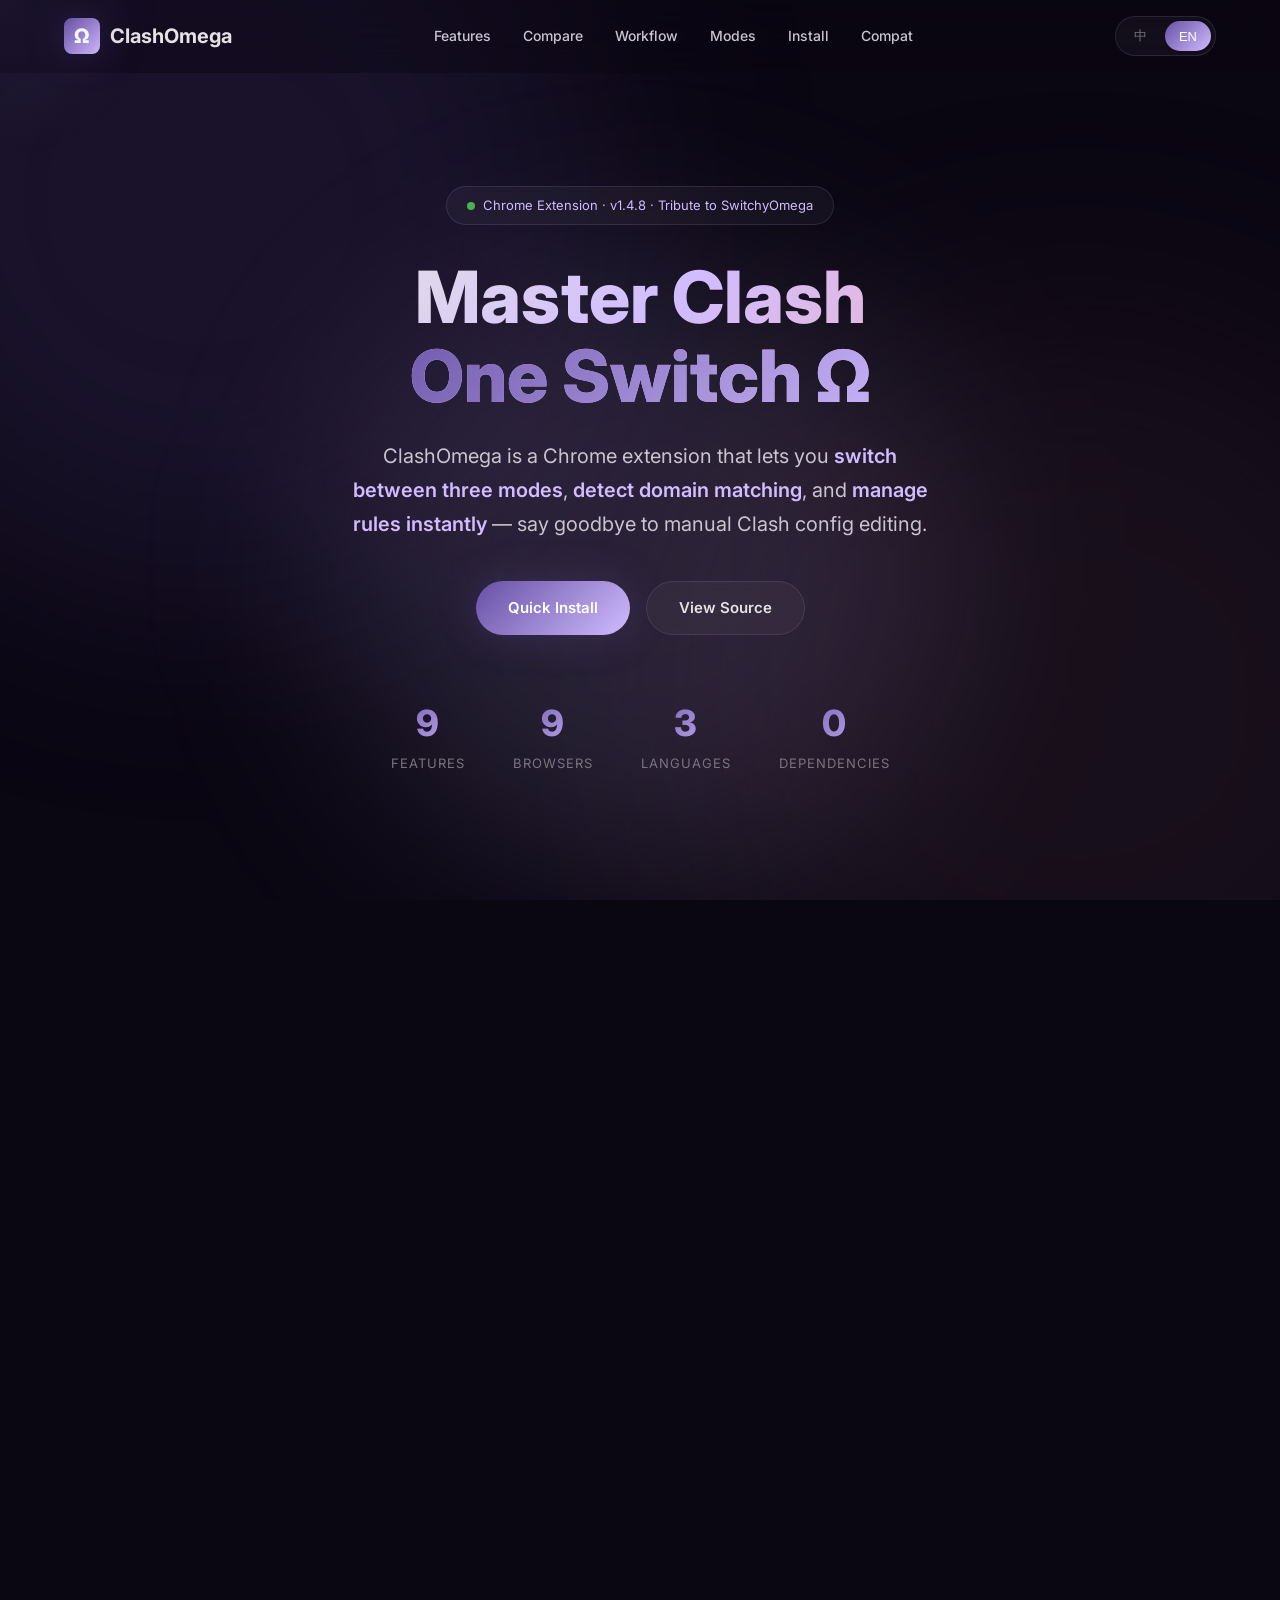
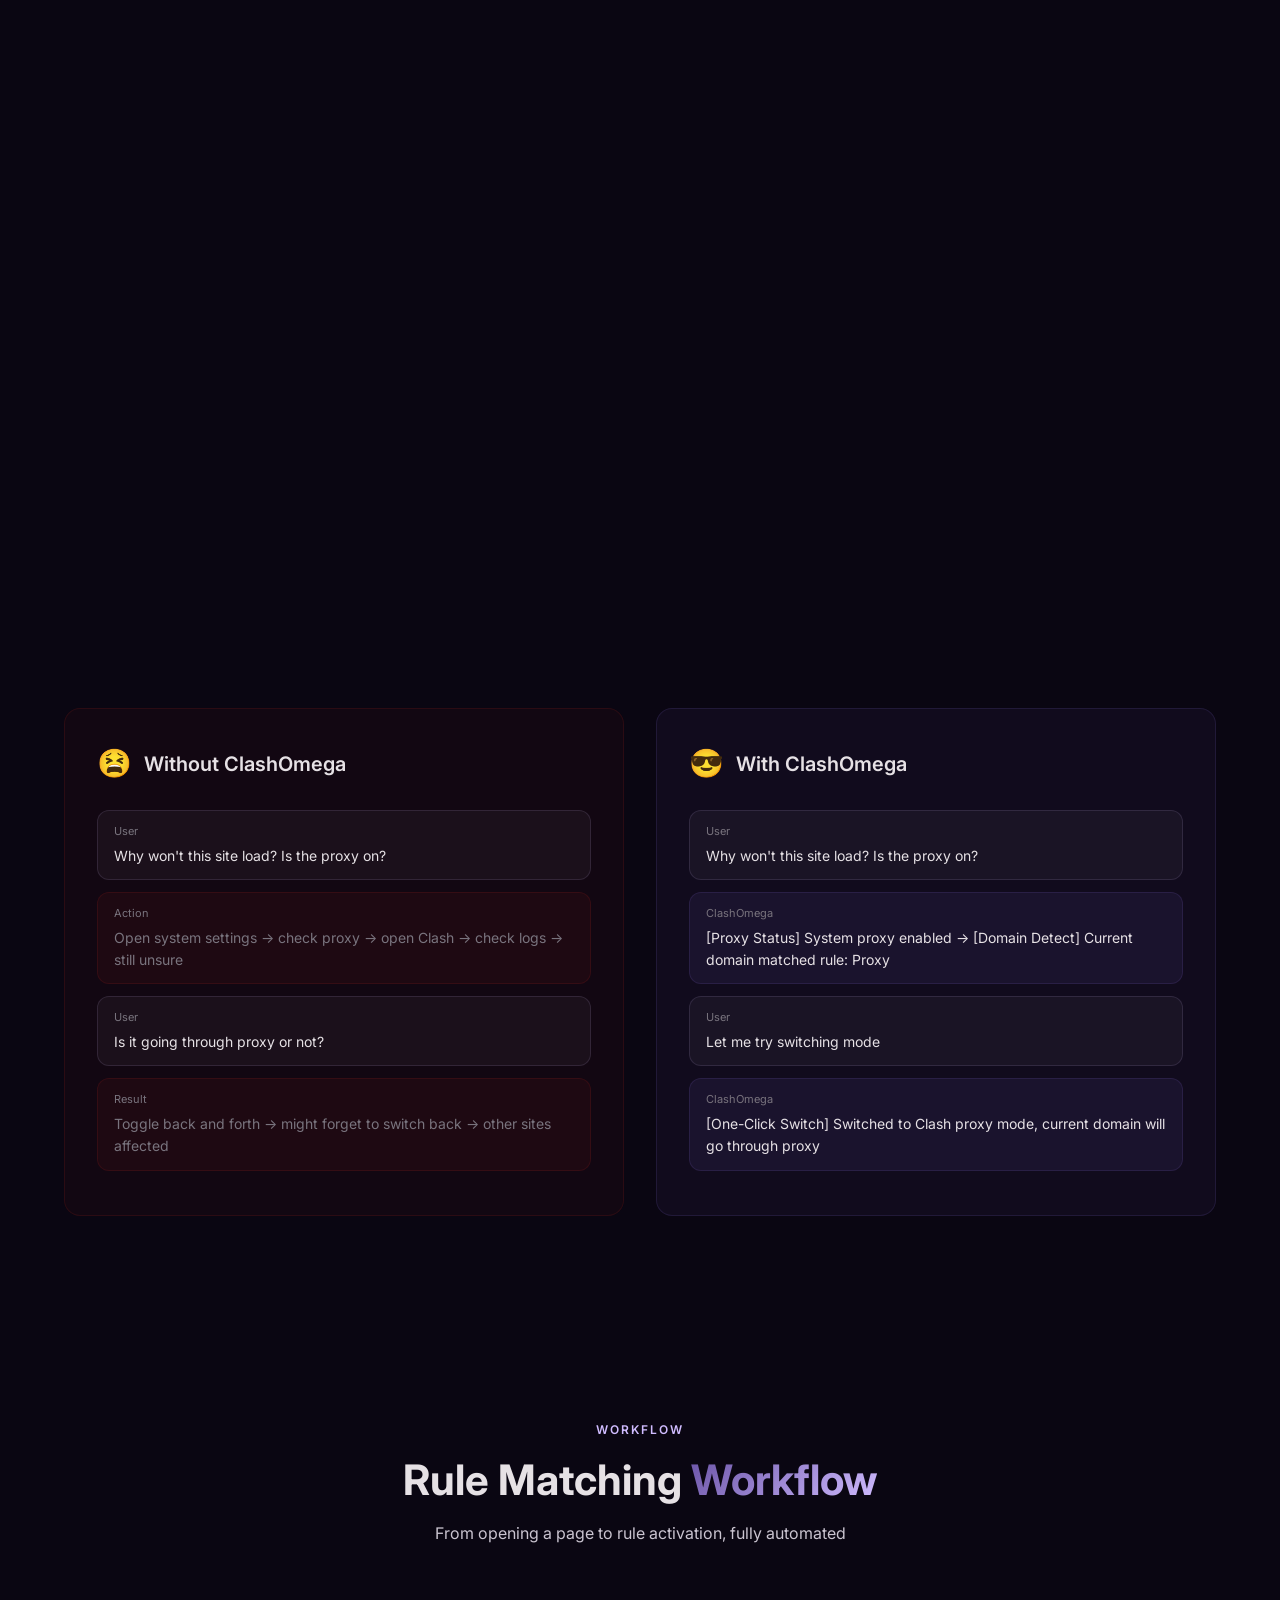
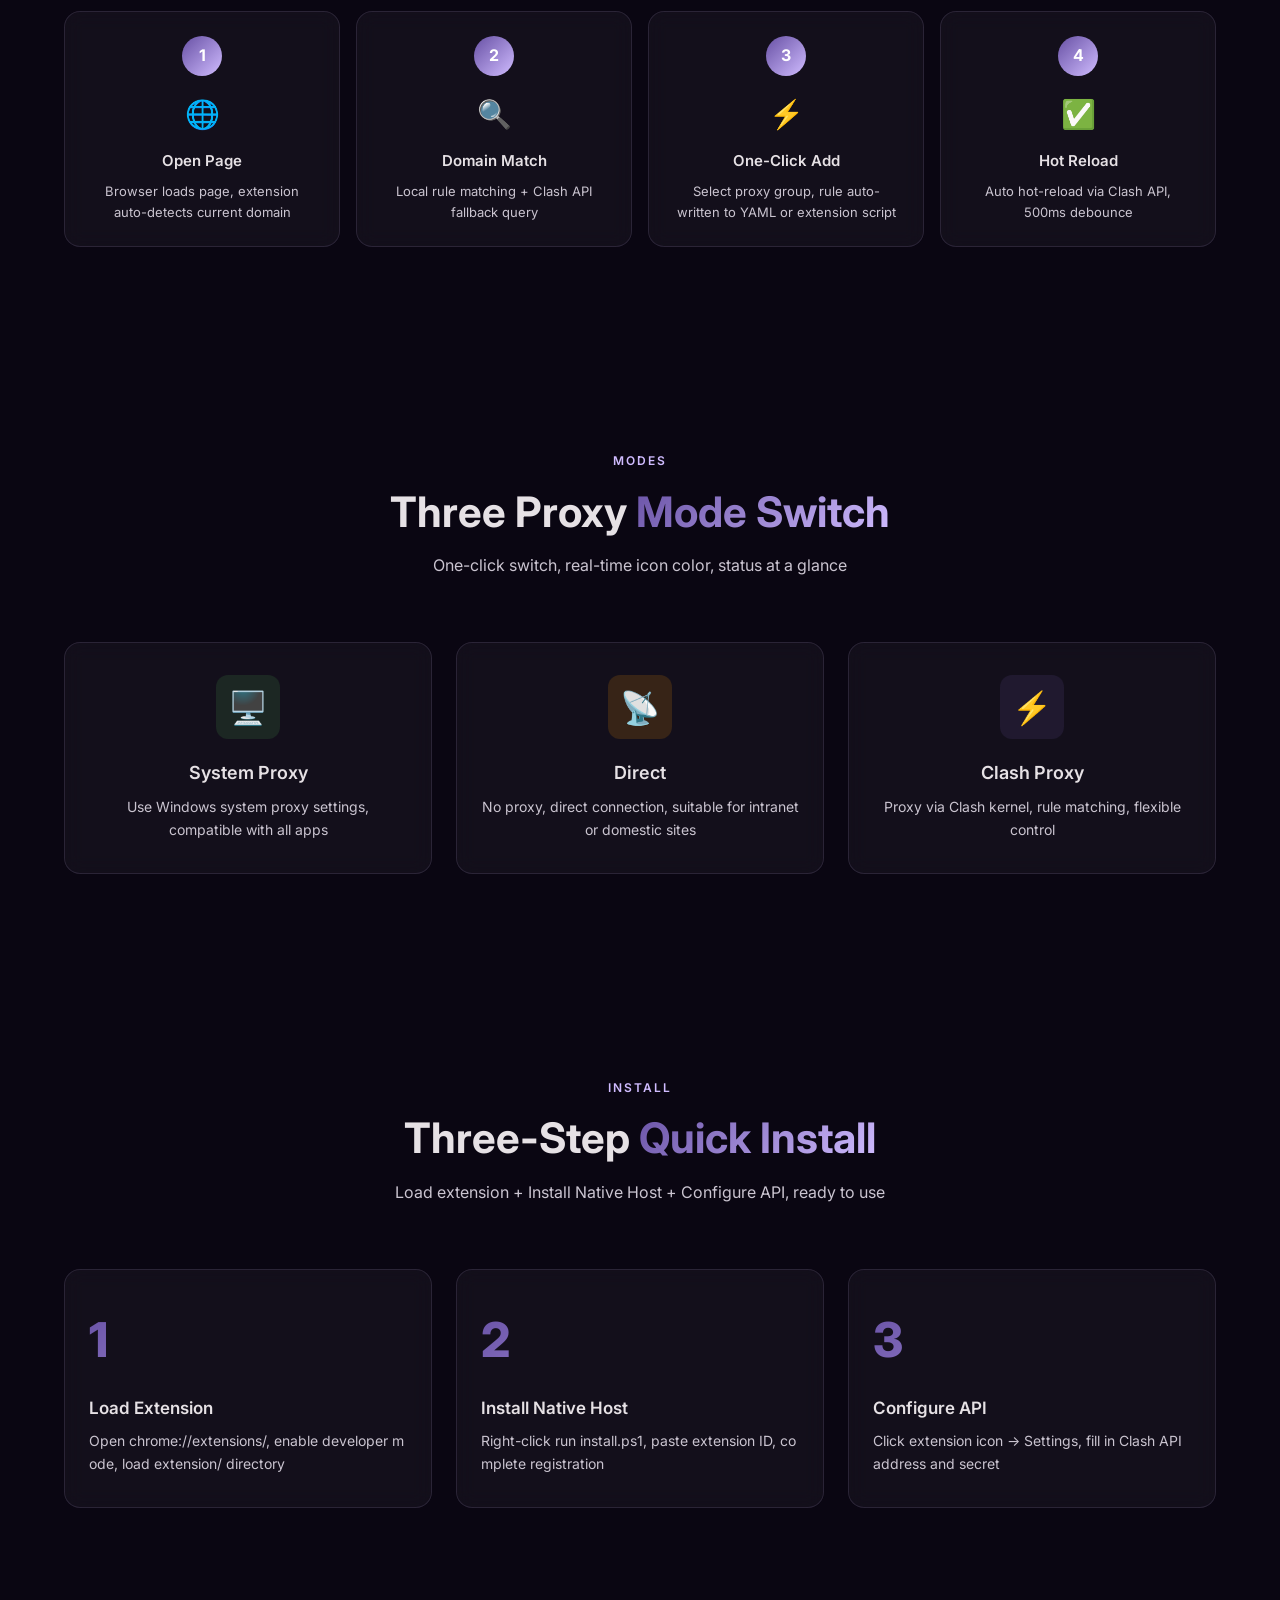
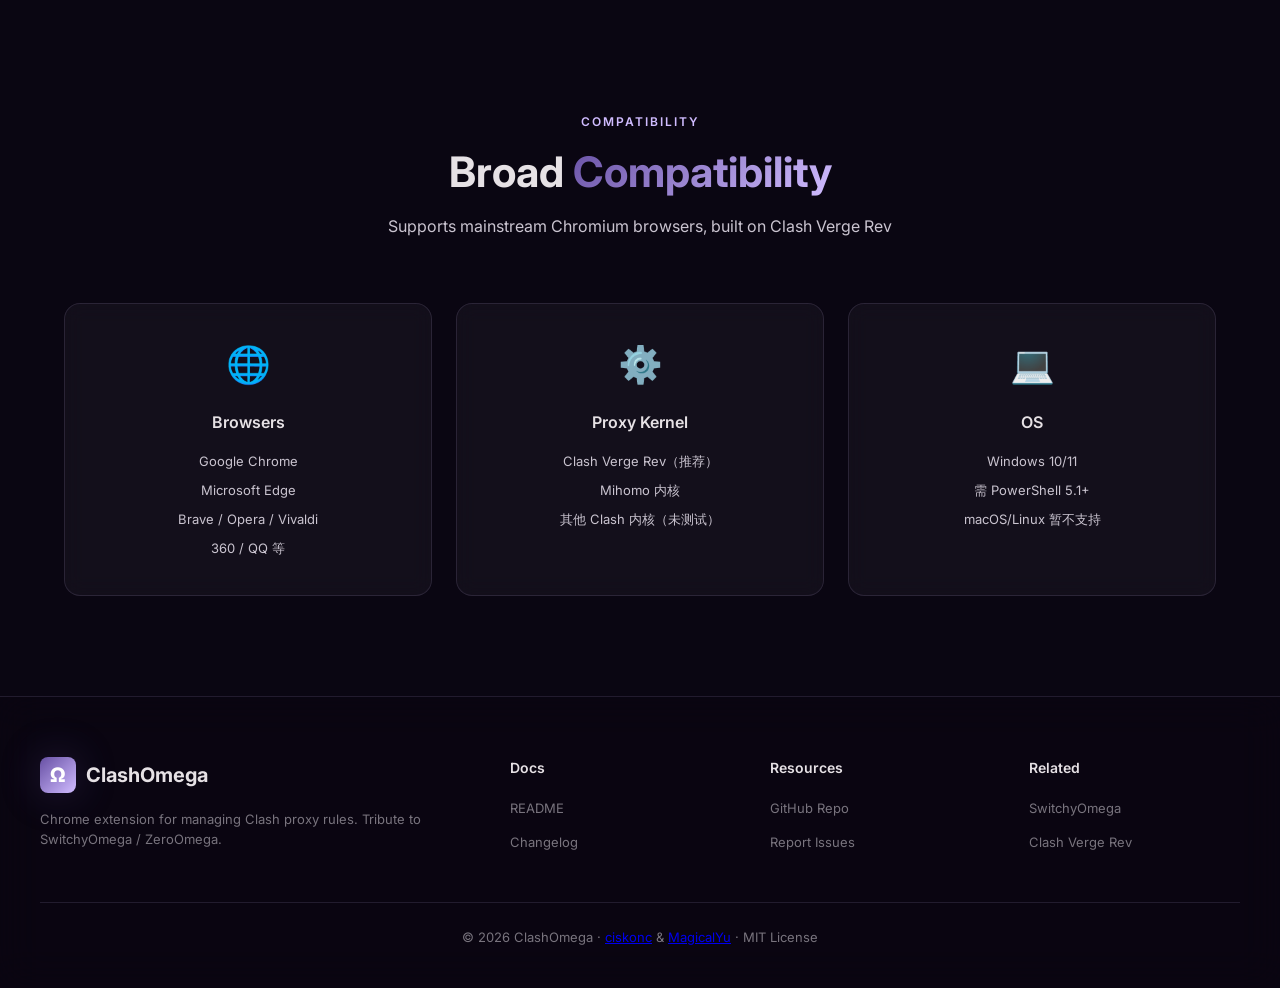
==== commit 96edc6fc: "fix(v1.4.8): Native Host 日志盲区修复 - 非超时错误也输出日志 v1.4.7 队列模式修复后，部分用户反馈 popup 仍显示"未安装"， 但 Service Worker " ====
--- a/docs/index.html
+++ b/docs/index.html
@@ -868,7 +868,7 @@
     <div class="hero-content">
       <div class="hero-badge">
         <span class="dot"></span>
-        <span data-i18n="hero_badge">Chrome 扩展 · v1.4.7 · 致敬 SwitchyOmega</span>
+        <span data-i18n="hero_badge">Chrome 扩展 · v1.4.8 · 致敬 SwitchyOmega</span>
       </div>
       <h1 class="hero-title">
         <span data-i18n="hero_title_1">掌控 Clash</span>
@@ -1183,7 +1183,7 @@
         doc_title: 'ClashOmega — Clash 代理规则管理扩展 | 致敬 SwitchyOmega',
         nav_features: '功能', nav_compare: '对比', nav_flow: '流程',
         nav_modes: '模式', nav_install: '安装', nav_compat: '兼容',
-        hero_badge: 'Chrome 扩展 · v1.4.7 · 致敬 SwitchyOmega',
+        hero_badge: 'Chrome 扩展 · v1.4.8 · 致敬 SwitchyOmega',
         hero_title_1: '掌控 Clash', hero_title_2: '一键切换 Ω',
         hero_subtitle: 'ClashOmega 是一款 Chrome 浏览器扩展，让你<strong>三模式切换</strong>、<strong>域名匹配检测</strong>、<strong>快捷规则管理</strong>，告别繁琐的 Clash 配置文件手动编辑。',
         stat_features: '功能特性', stat_browsers: '浏览器', stat_languages: '语言', stat_deps: '依赖',
@@ -1239,7 +1239,7 @@
         doc_title: 'ClashOmega — Clash Proxy Rule Manager | Tribute to SwitchyOmega',
         nav_features: 'Features', nav_compare: 'Compare', nav_flow: 'Workflow',
         nav_modes: 'Modes', nav_install: 'Install', nav_compat: 'Compat',
-        hero_badge: 'Chrome Extension · v1.4.7 · Tribute to SwitchyOmega',
+        hero_badge: 'Chrome Extension · v1.4.8 · Tribute to SwitchyOmega',
         hero_title_1: 'Master Clash', hero_title_2: 'One Switch Ω',
         hero_subtitle: 'ClashOmega is a Chrome extension that lets you <strong>switch between three modes</strong>, <strong>detect domain matching</strong>, and <strong>manage rules instantly</strong> — say goodbye to manual Clash config editing.',
         stat_features: 'Features', stat_browsers: 'Browsers', stat_languages: 'Languages', stat_deps: 'Dependencies',
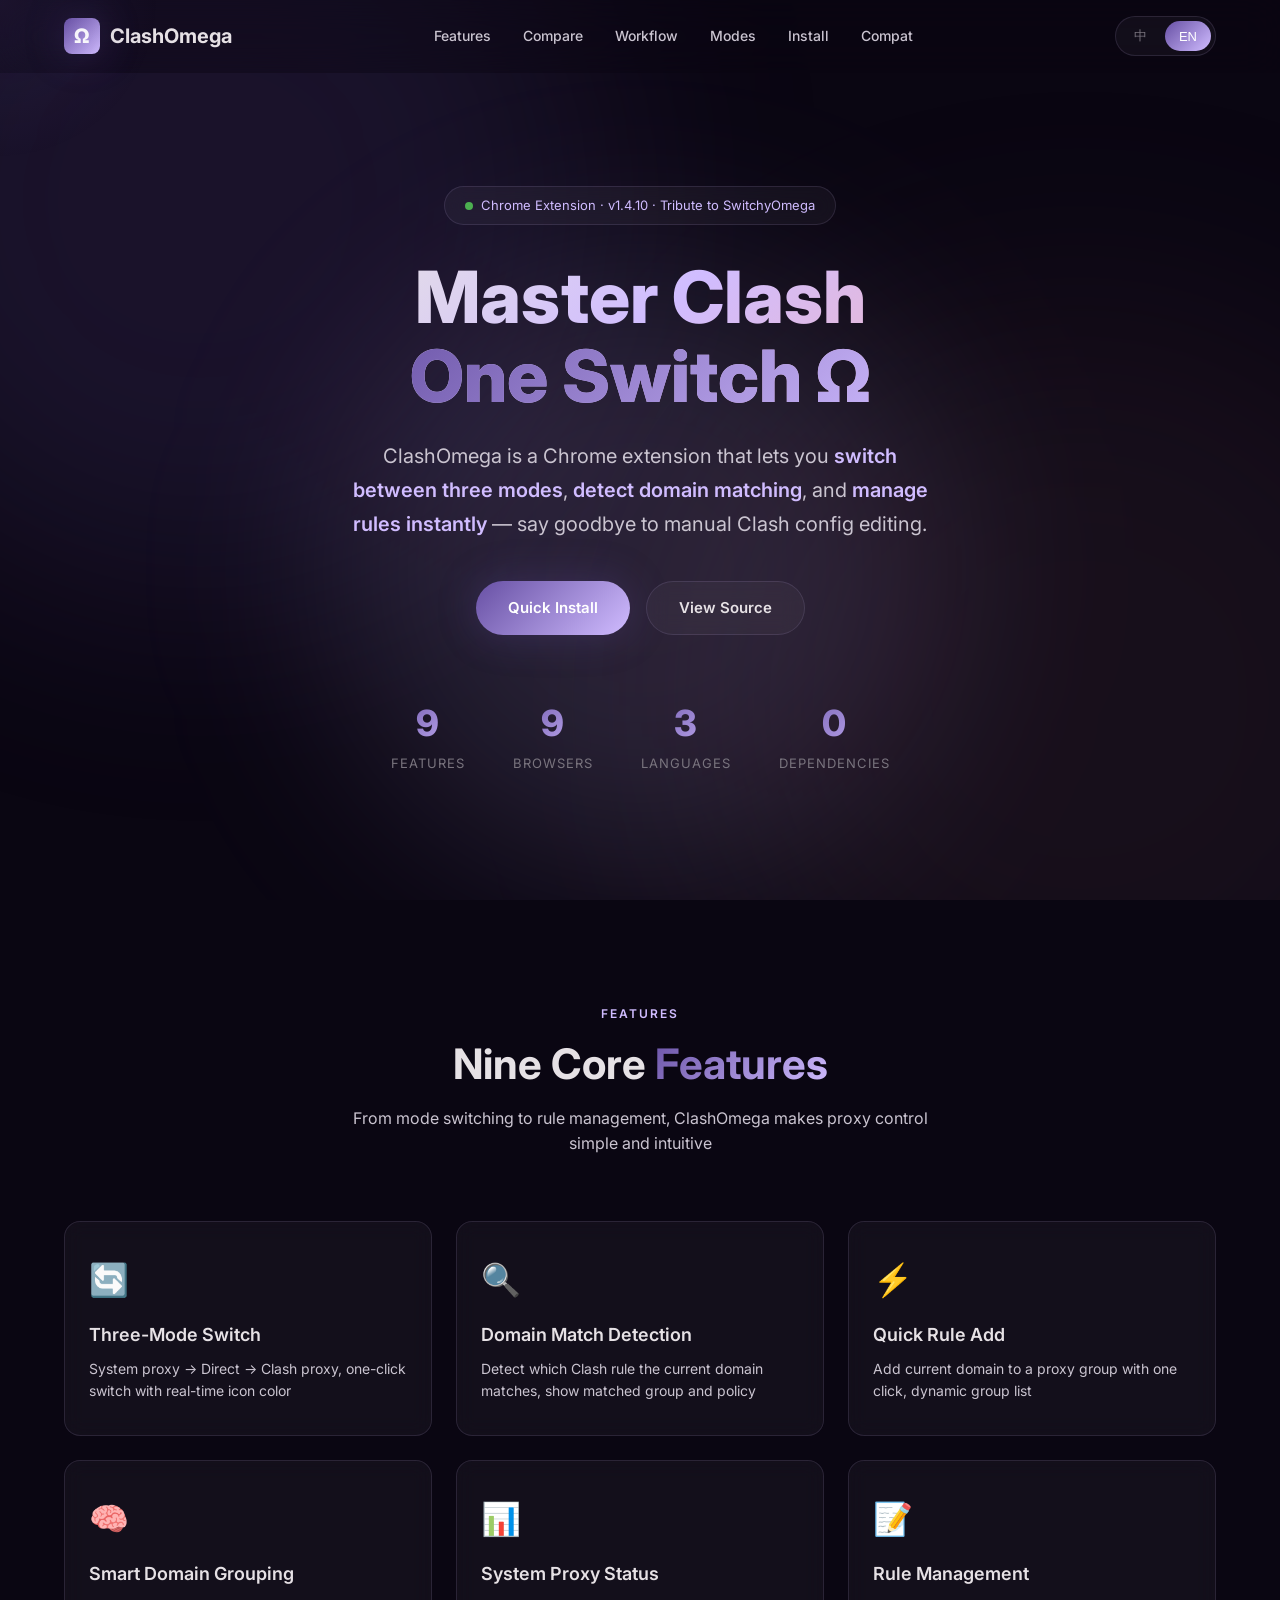
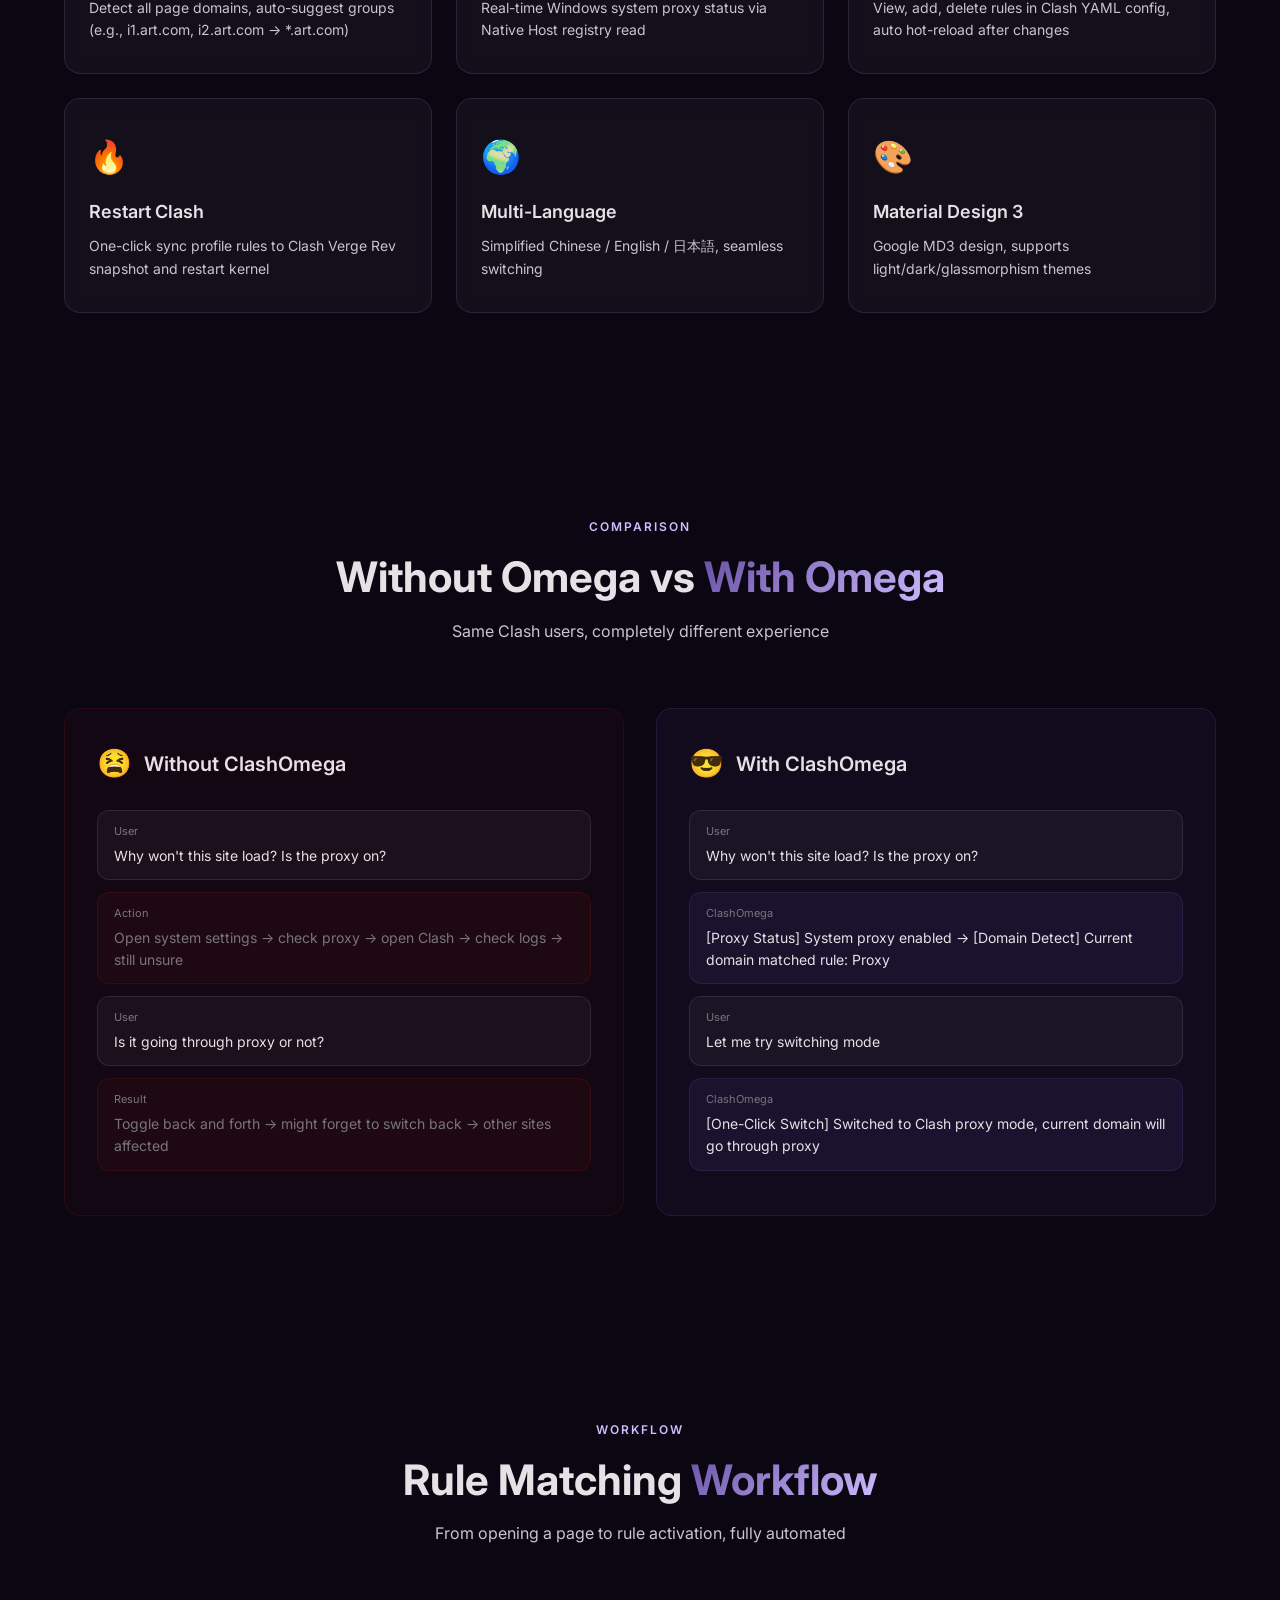
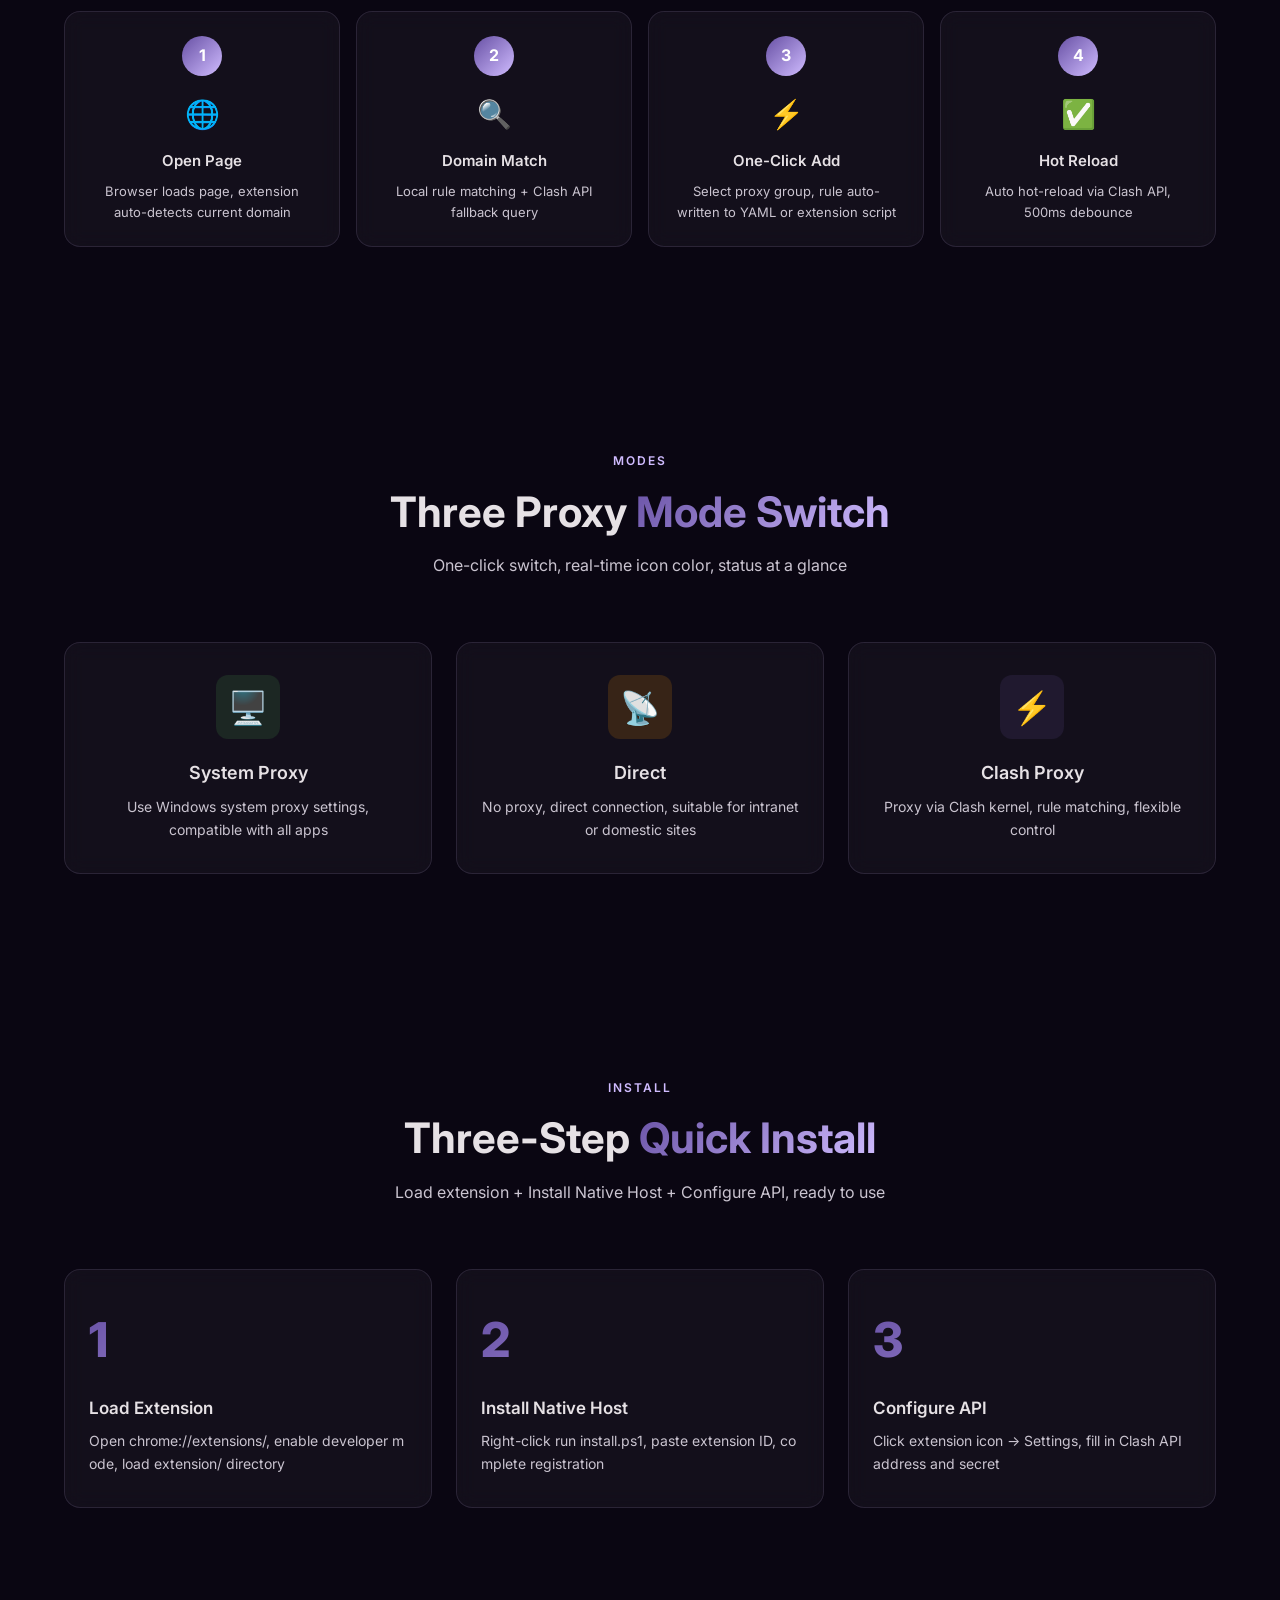
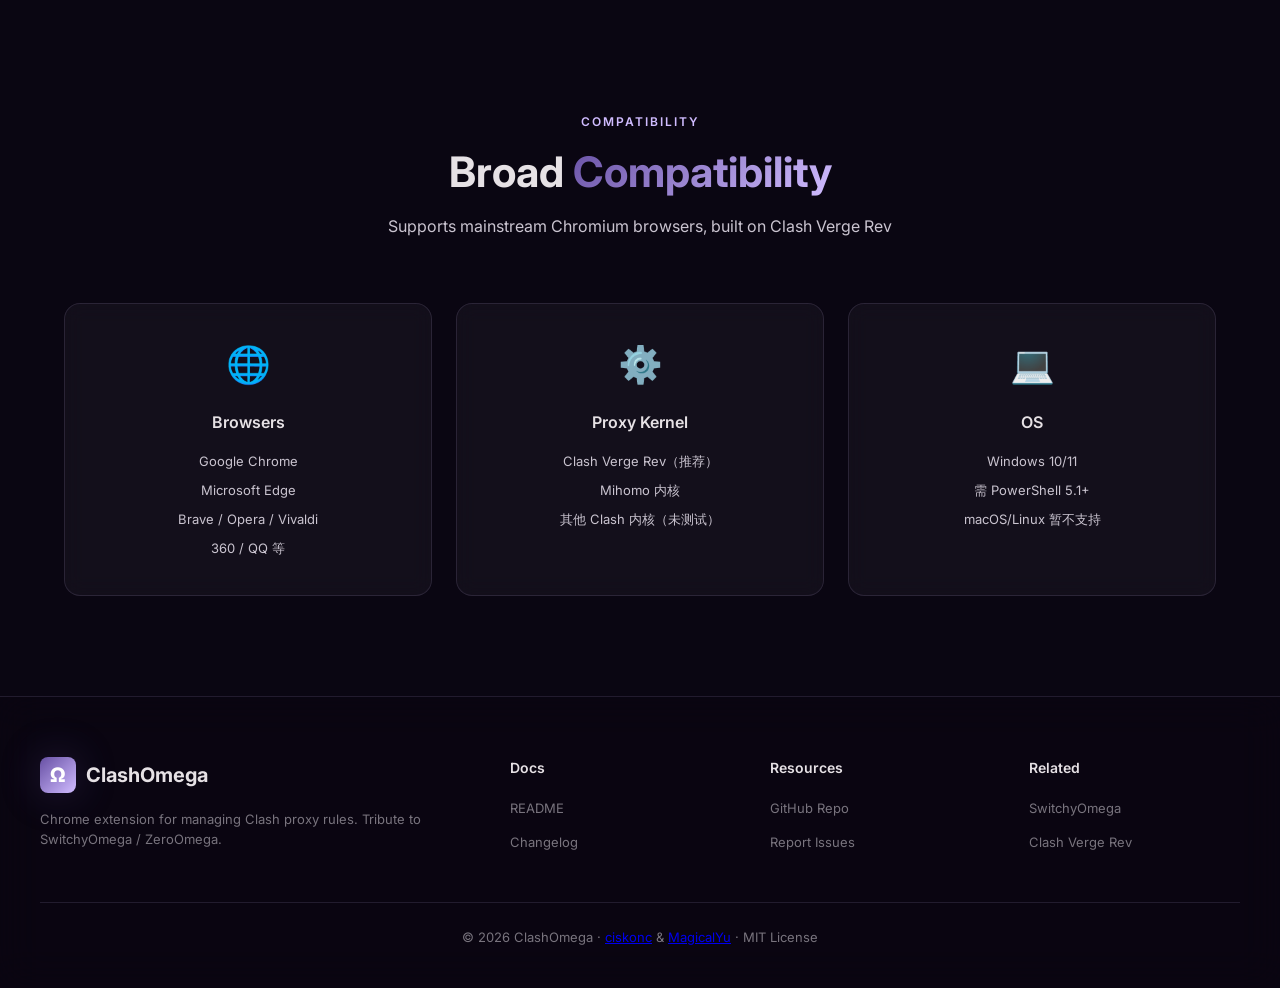
==== commit 5f613128: "chore: docs 徽章同步 1.4.10 + .gitattributes 根治 .bat CRLF - docs/index.html 版本徽章 1.4.8 → 1.4.10（发版清单漏项补正" ====
--- a/docs/index.html
+++ b/docs/index.html
@@ -868,7 +868,7 @@
     <div class="hero-content">
       <div class="hero-badge">
         <span class="dot"></span>
-        <span data-i18n="hero_badge">Chrome 扩展 · v1.4.8 · 致敬 SwitchyOmega</span>
+        <span data-i18n="hero_badge">Chrome 扩展 · v1.4.10 · 致敬 SwitchyOmega</span>
       </div>
       <h1 class="hero-title">
         <span data-i18n="hero_title_1">掌控 Clash</span>
@@ -1183,7 +1183,7 @@
         doc_title: 'ClashOmega — Clash 代理规则管理扩展 | 致敬 SwitchyOmega',
         nav_features: '功能', nav_compare: '对比', nav_flow: '流程',
         nav_modes: '模式', nav_install: '安装', nav_compat: '兼容',
-        hero_badge: 'Chrome 扩展 · v1.4.8 · 致敬 SwitchyOmega',
+        hero_badge: 'Chrome 扩展 · v1.4.10 · 致敬 SwitchyOmega',
         hero_title_1: '掌控 Clash', hero_title_2: '一键切换 Ω',
         hero_subtitle: 'ClashOmega 是一款 Chrome 浏览器扩展，让你<strong>三模式切换</strong>、<strong>域名匹配检测</strong>、<strong>快捷规则管理</strong>，告别繁琐的 Clash 配置文件手动编辑。',
         stat_features: '功能特性', stat_browsers: '浏览器', stat_languages: '语言', stat_deps: '依赖',
@@ -1239,7 +1239,7 @@
         doc_title: 'ClashOmega — Clash Proxy Rule Manager | Tribute to SwitchyOmega',
         nav_features: 'Features', nav_compare: 'Compare', nav_flow: 'Workflow',
         nav_modes: 'Modes', nav_install: 'Install', nav_compat: 'Compat',
-        hero_badge: 'Chrome Extension · v1.4.8 · Tribute to SwitchyOmega',
+        hero_badge: 'Chrome Extension · v1.4.10 · Tribute to SwitchyOmega',
         hero_title_1: 'Master Clash', hero_title_2: 'One Switch Ω',
         hero_subtitle: 'ClashOmega is a Chrome extension that lets you <strong>switch between three modes</strong>, <strong>detect domain matching</strong>, and <strong>manage rules instantly</strong> — say goodbye to manual Clash config editing.',
         stat_features: 'Features', stat_browsers: 'Browsers', stat_languages: 'Languages', stat_deps: 'Dependencies',
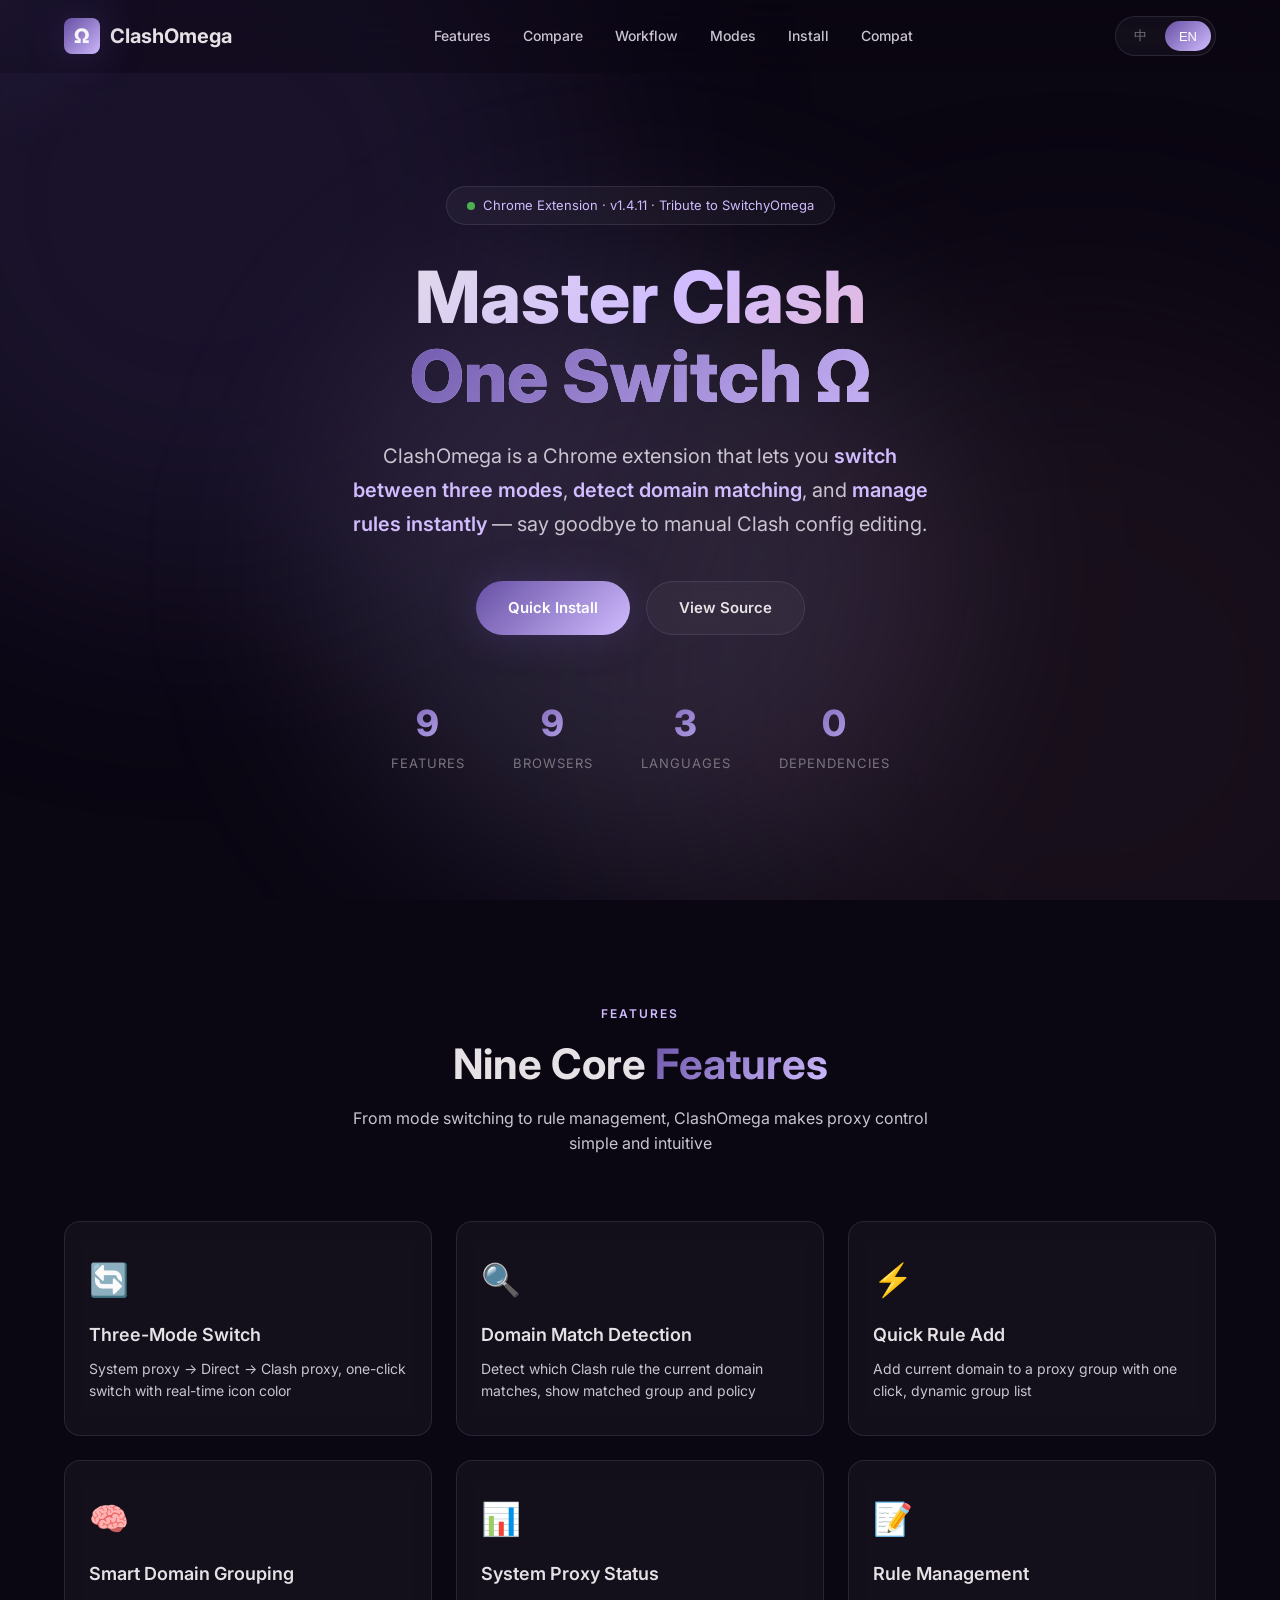
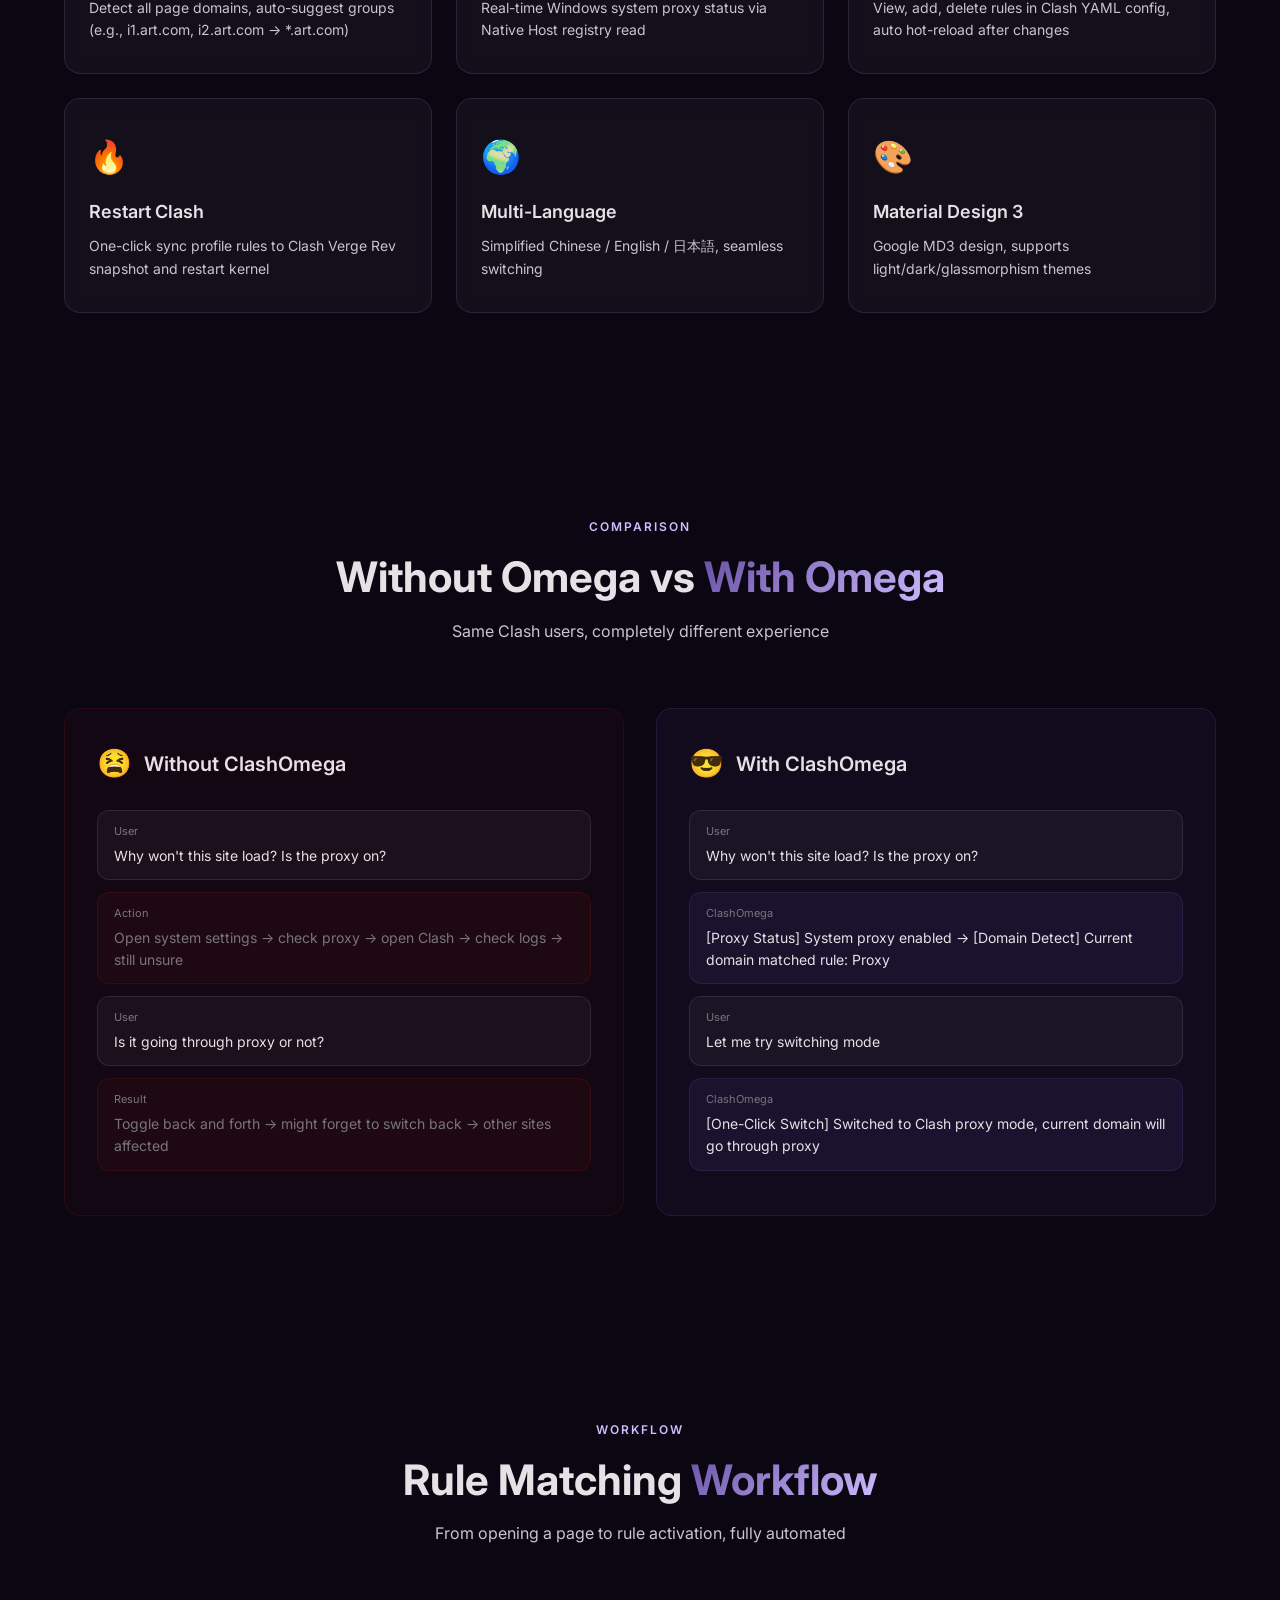
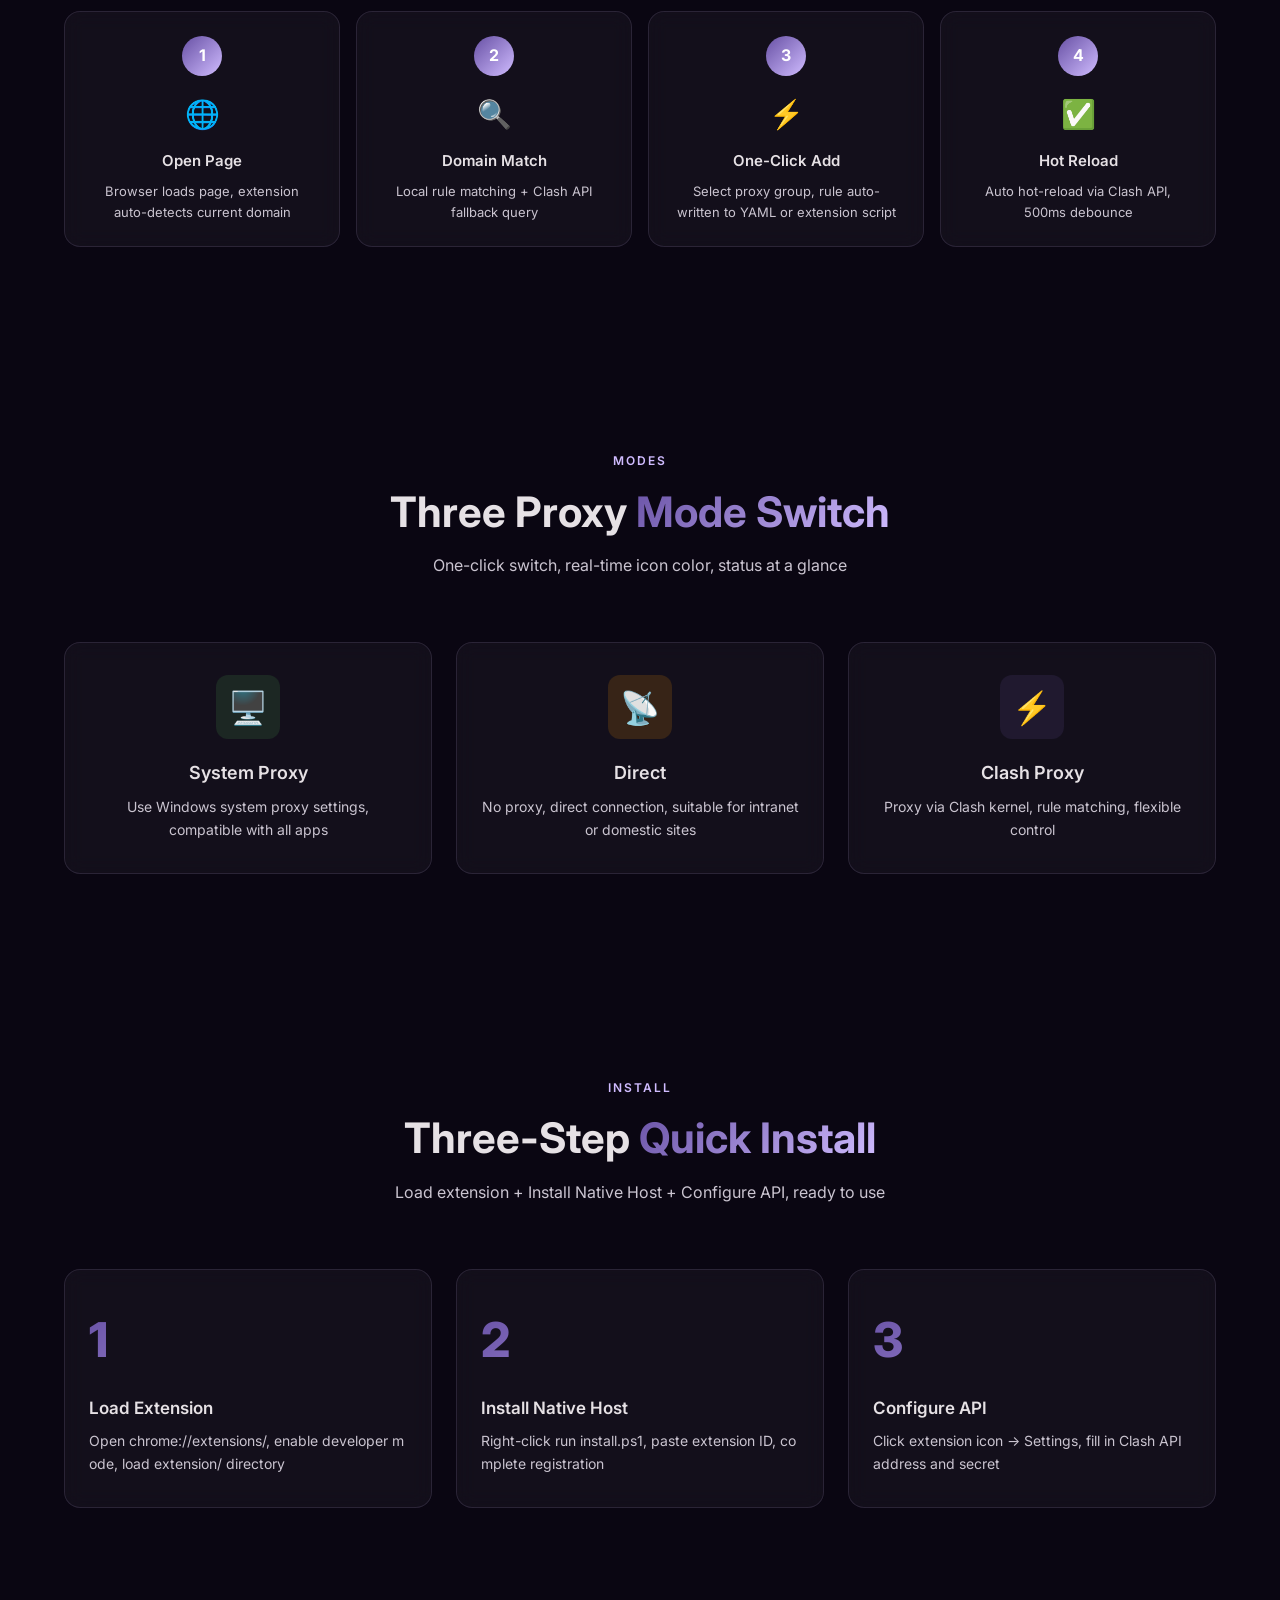
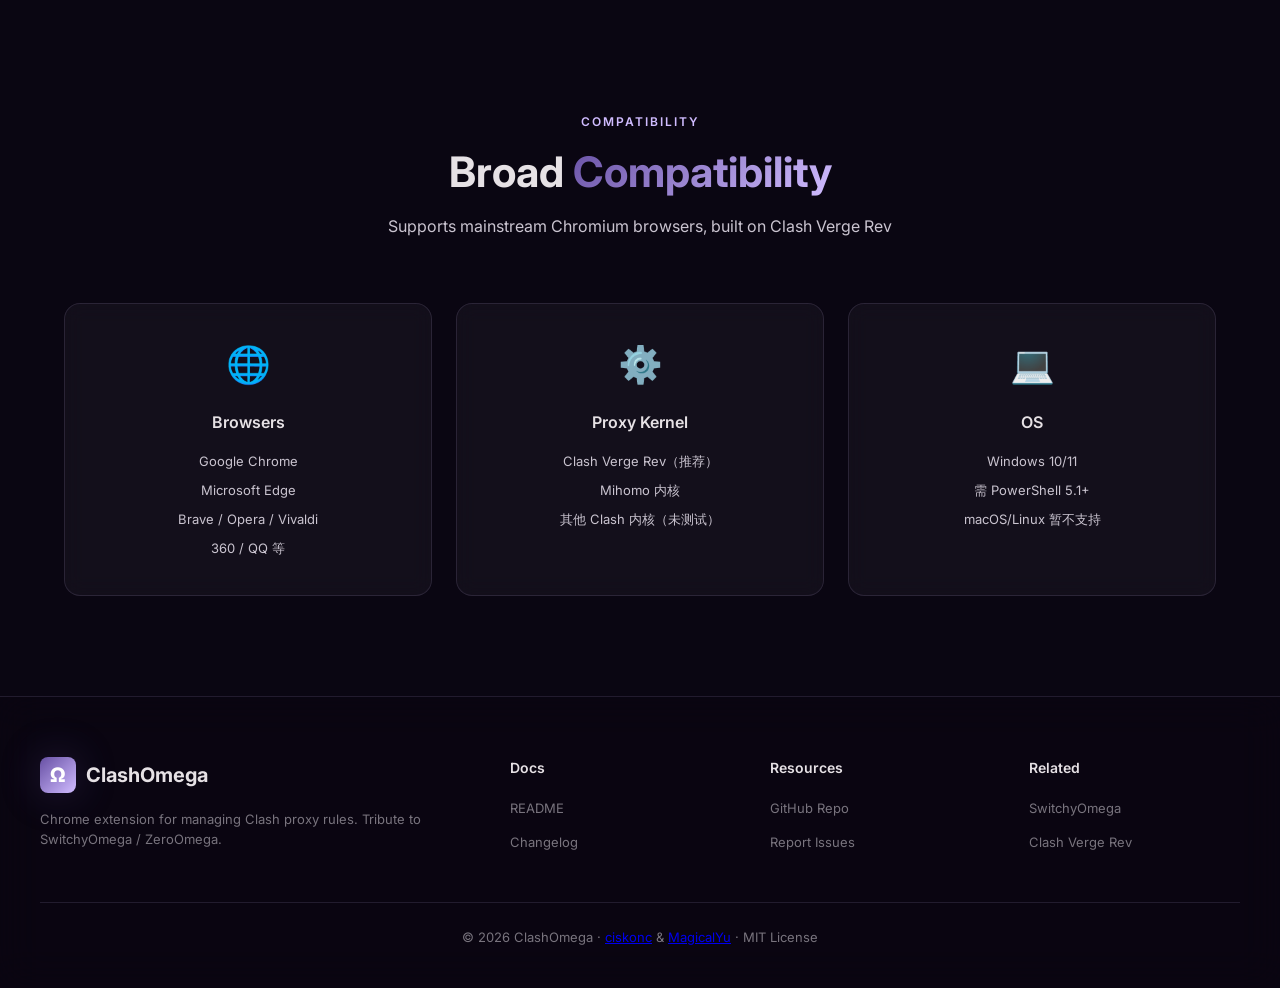
==== commit e05cbd80: "fix(v1.4.11): 修复 Native Host 安装回归 + 新增端到端诊断脚本 Critical: - 修复 clash_rules_manager.ps1 丢失 UTF-8 BOM：PS" ====
--- a/docs/index.html
+++ b/docs/index.html
@@ -868,7 +868,7 @@
     <div class="hero-content">
       <div class="hero-badge">
         <span class="dot"></span>
-        <span data-i18n="hero_badge">Chrome 扩展 · v1.4.10 · 致敬 SwitchyOmega</span>
+        <span data-i18n="hero_badge">Chrome 扩展 · v1.4.11 · 致敬 SwitchyOmega</span>
       </div>
       <h1 class="hero-title">
         <span data-i18n="hero_title_1">掌控 Clash</span>
@@ -1183,7 +1183,7 @@
         doc_title: 'ClashOmega — Clash 代理规则管理扩展 | 致敬 SwitchyOmega',
         nav_features: '功能', nav_compare: '对比', nav_flow: '流程',
         nav_modes: '模式', nav_install: '安装', nav_compat: '兼容',
-        hero_badge: 'Chrome 扩展 · v1.4.10 · 致敬 SwitchyOmega',
+        hero_badge: 'Chrome 扩展 · v1.4.11 · 致敬 SwitchyOmega',
         hero_title_1: '掌控 Clash', hero_title_2: '一键切换 Ω',
         hero_subtitle: 'ClashOmega 是一款 Chrome 浏览器扩展，让你<strong>三模式切换</strong>、<strong>域名匹配检测</strong>、<strong>快捷规则管理</strong>，告别繁琐的 Clash 配置文件手动编辑。',
         stat_features: '功能特性', stat_browsers: '浏览器', stat_languages: '语言', stat_deps: '依赖',
@@ -1239,7 +1239,7 @@
         doc_title: 'ClashOmega — Clash Proxy Rule Manager | Tribute to SwitchyOmega',
         nav_features: 'Features', nav_compare: 'Compare', nav_flow: 'Workflow',
         nav_modes: 'Modes', nav_install: 'Install', nav_compat: 'Compat',
-        hero_badge: 'Chrome Extension · v1.4.10 · Tribute to SwitchyOmega',
+        hero_badge: 'Chrome Extension · v1.4.11 · Tribute to SwitchyOmega',
         hero_title_1: 'Master Clash', hero_title_2: 'One Switch Ω',
         hero_subtitle: 'ClashOmega is a Chrome extension that lets you <strong>switch between three modes</strong>, <strong>detect domain matching</strong>, and <strong>manage rules instantly</strong> — say goodbye to manual Clash config editing.',
         stat_features: 'Features', stat_browsers: 'Browsers', stat_languages: 'Languages', stat_deps: 'Dependencies',
